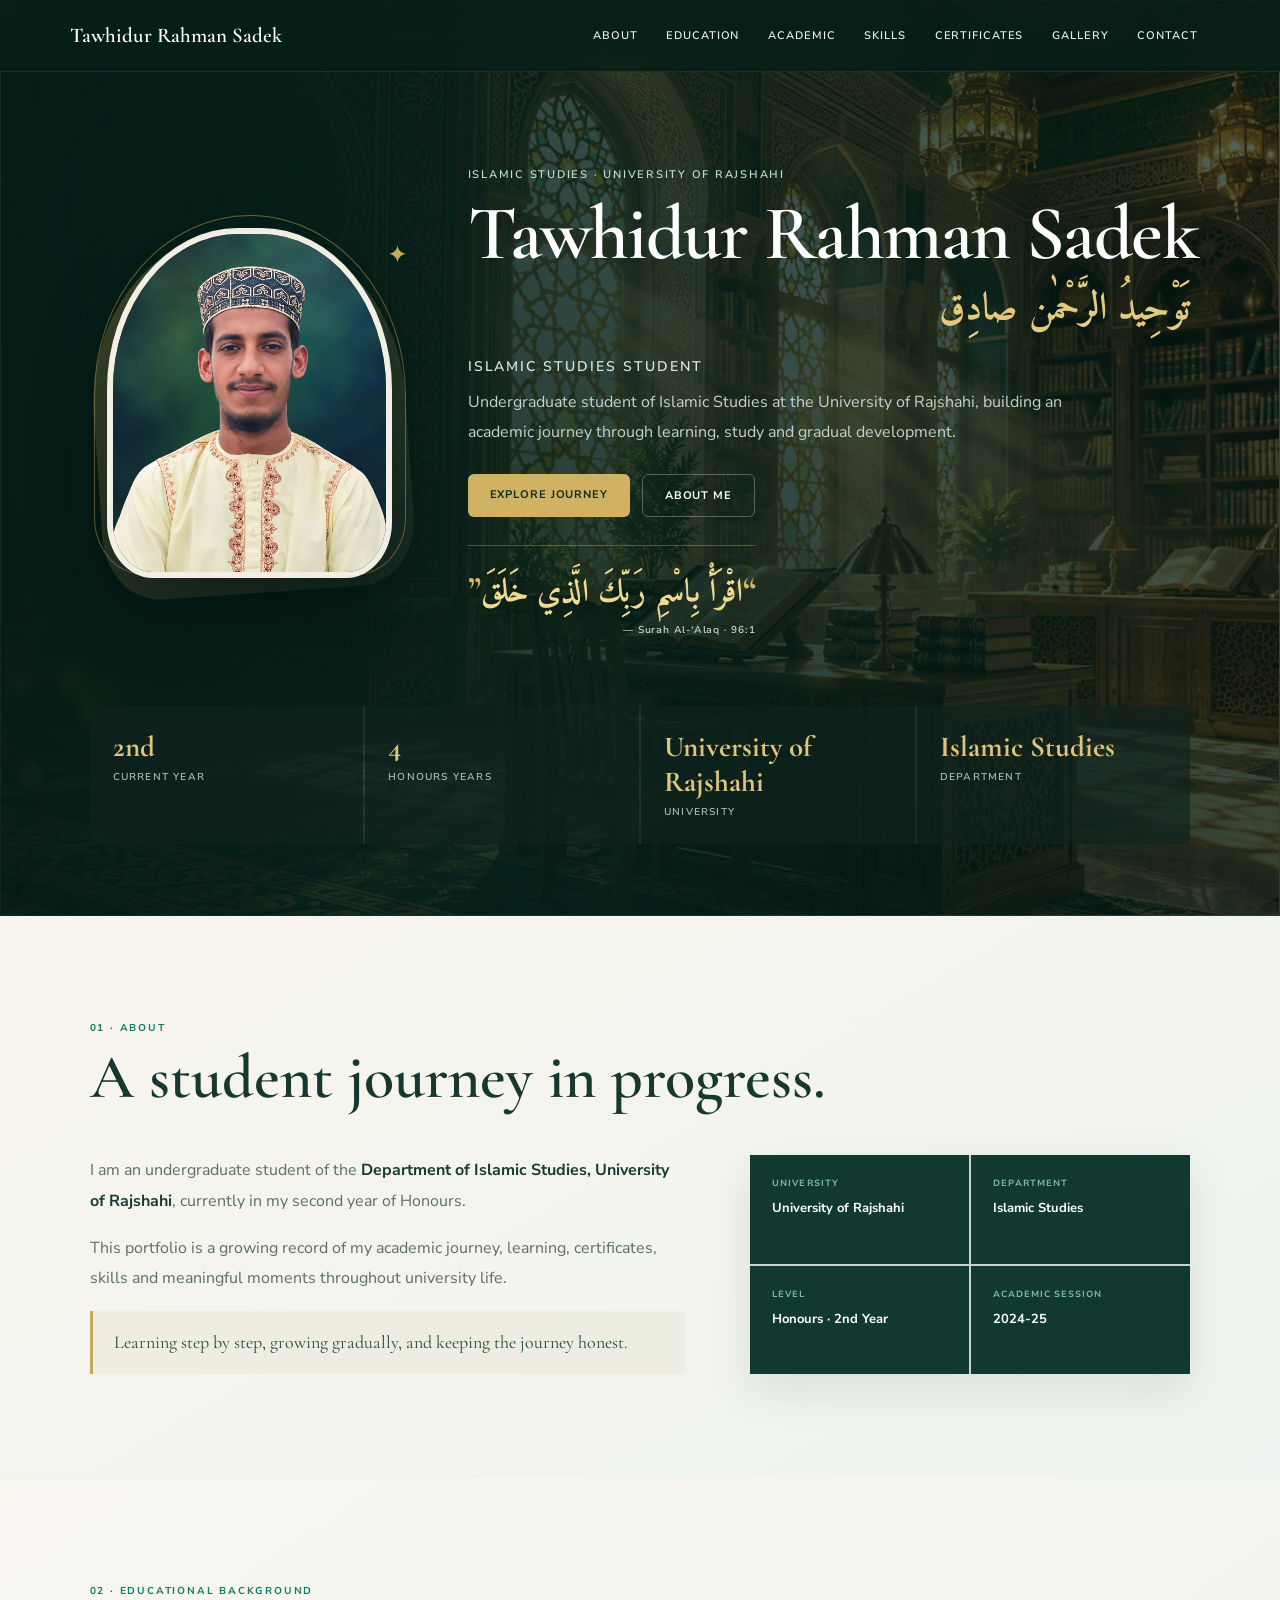
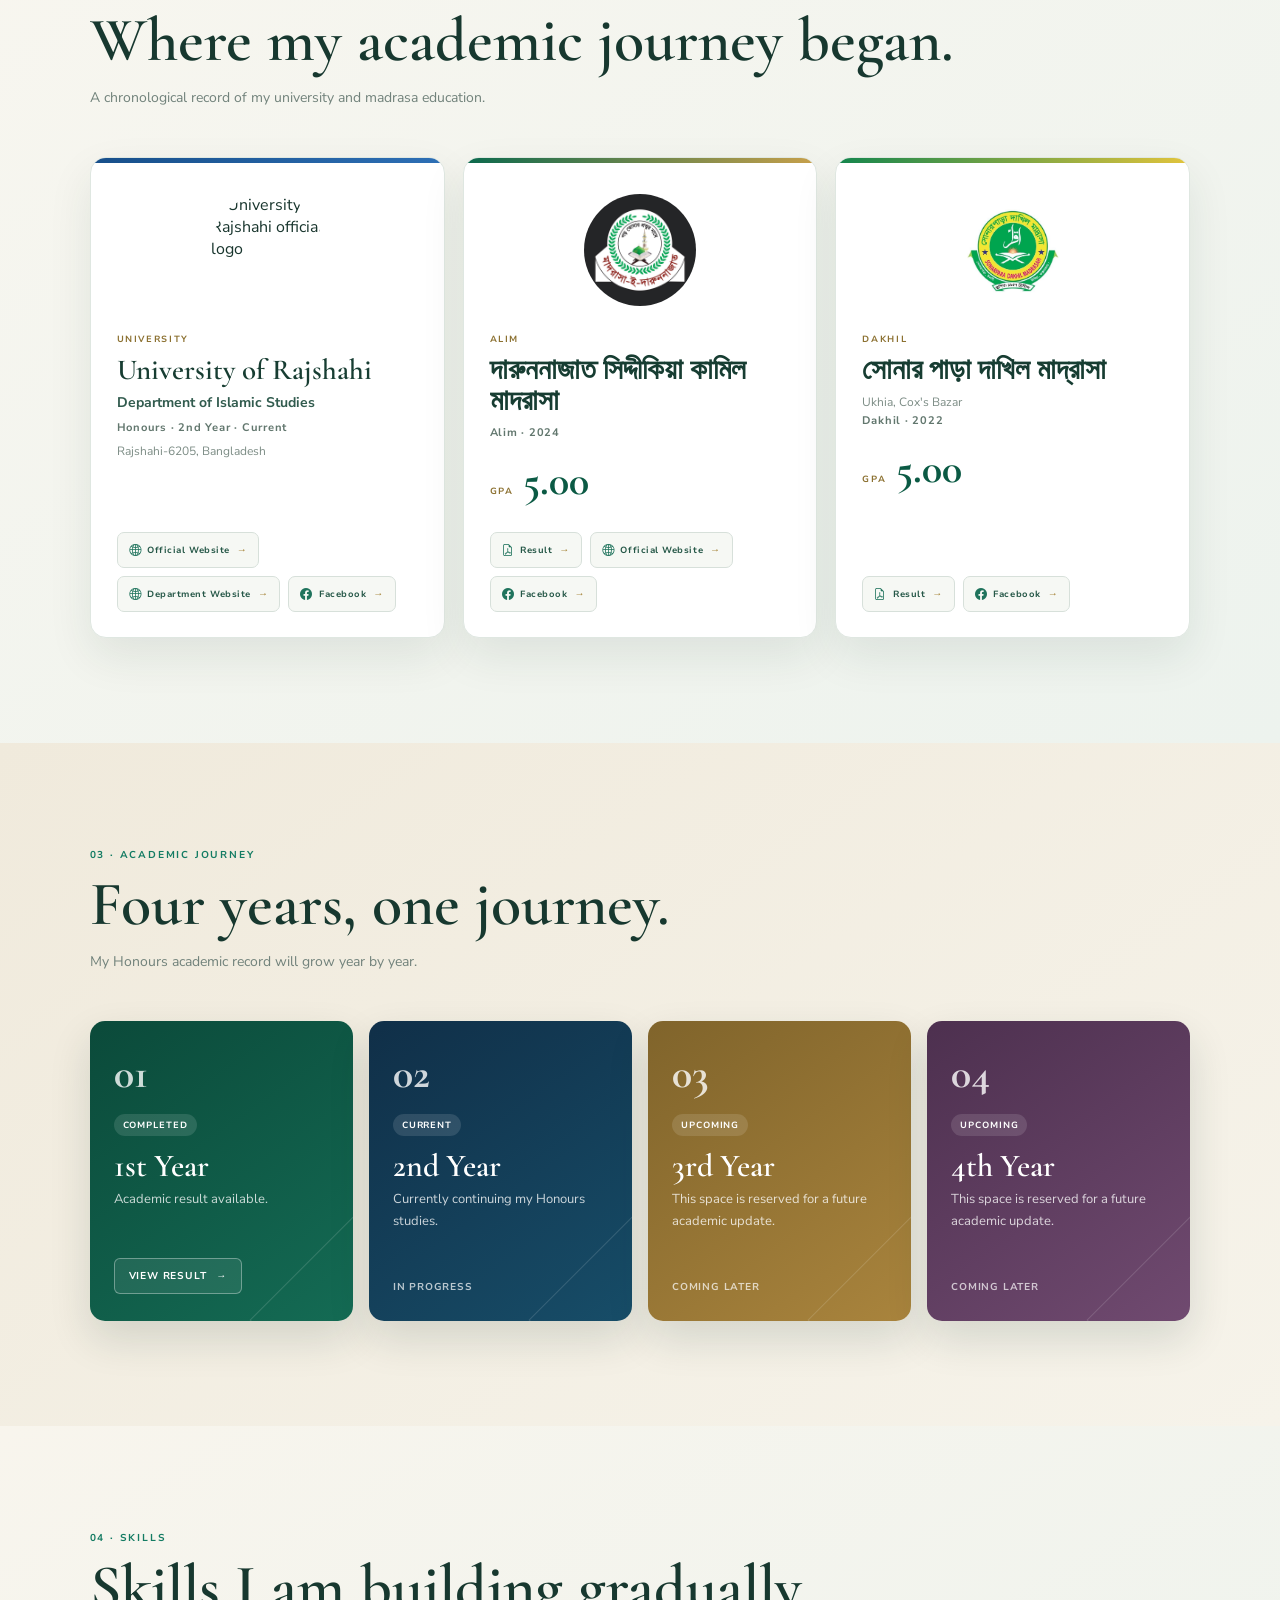
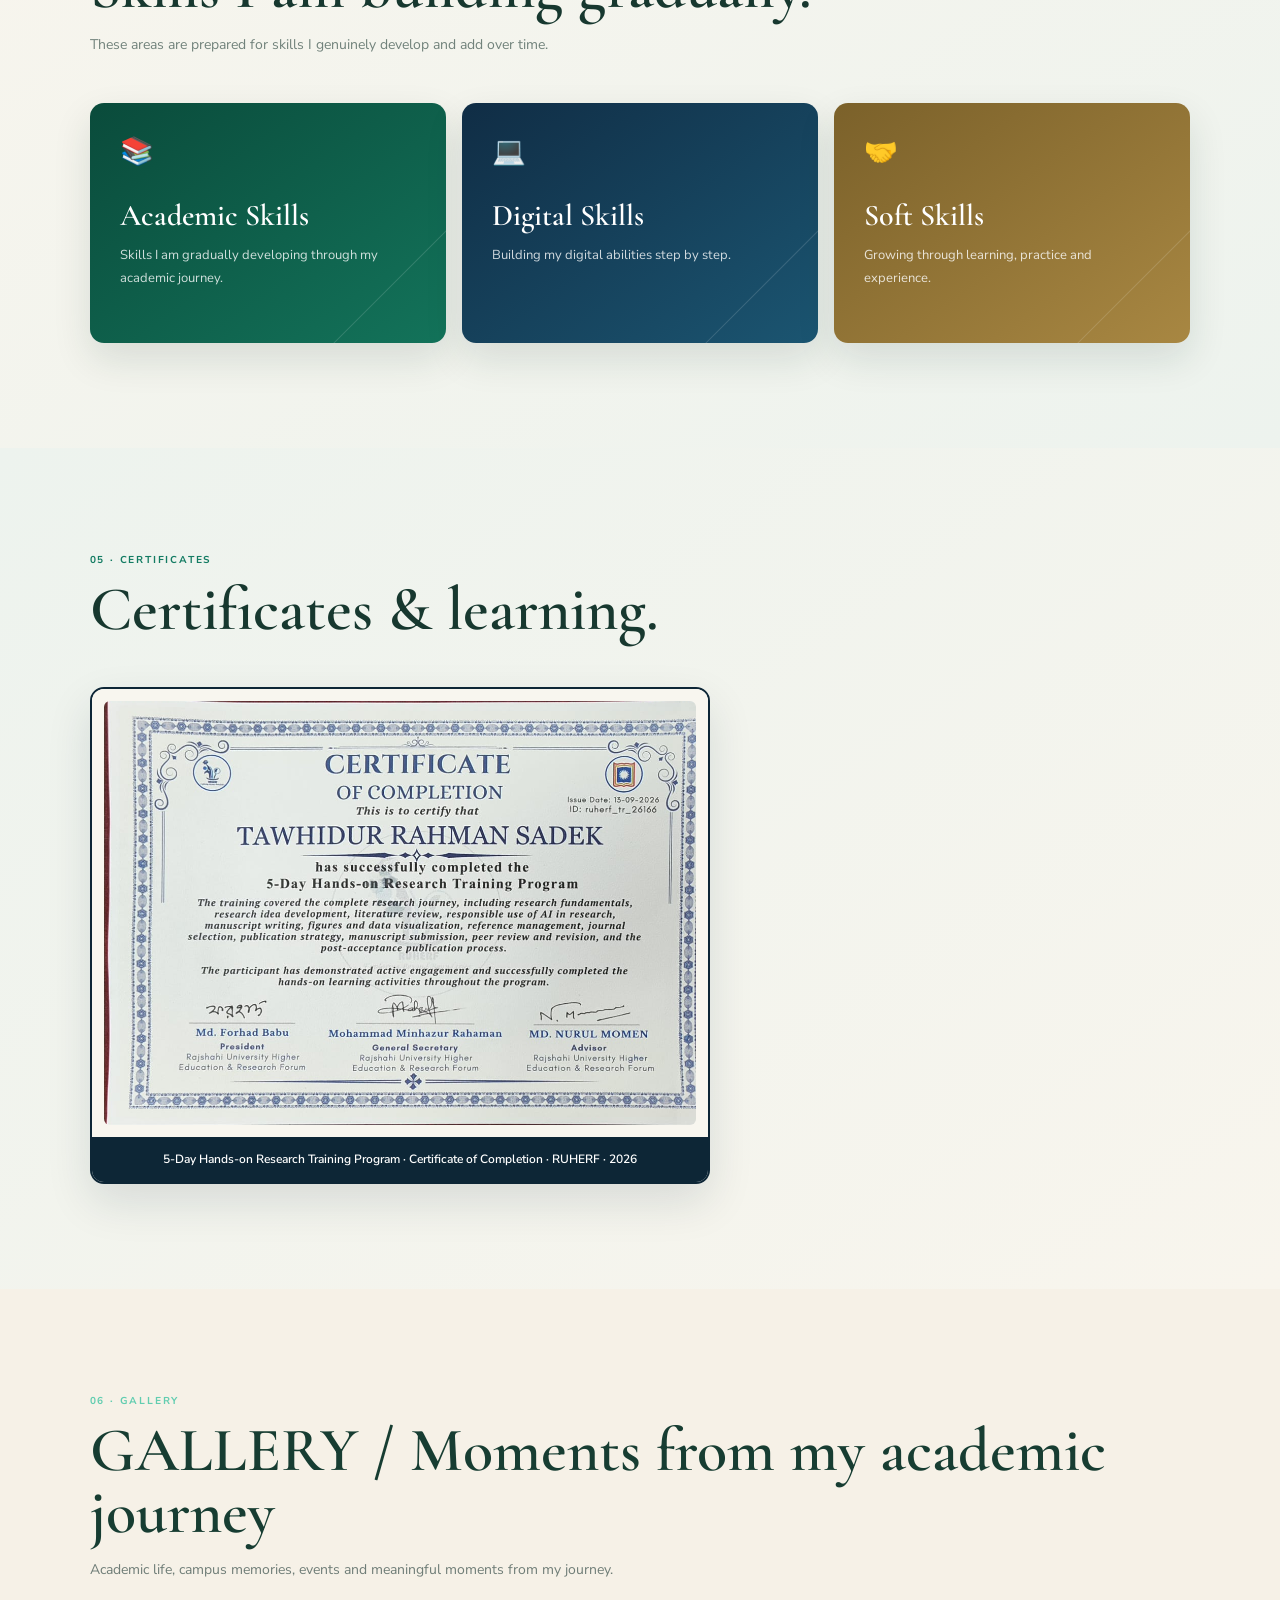
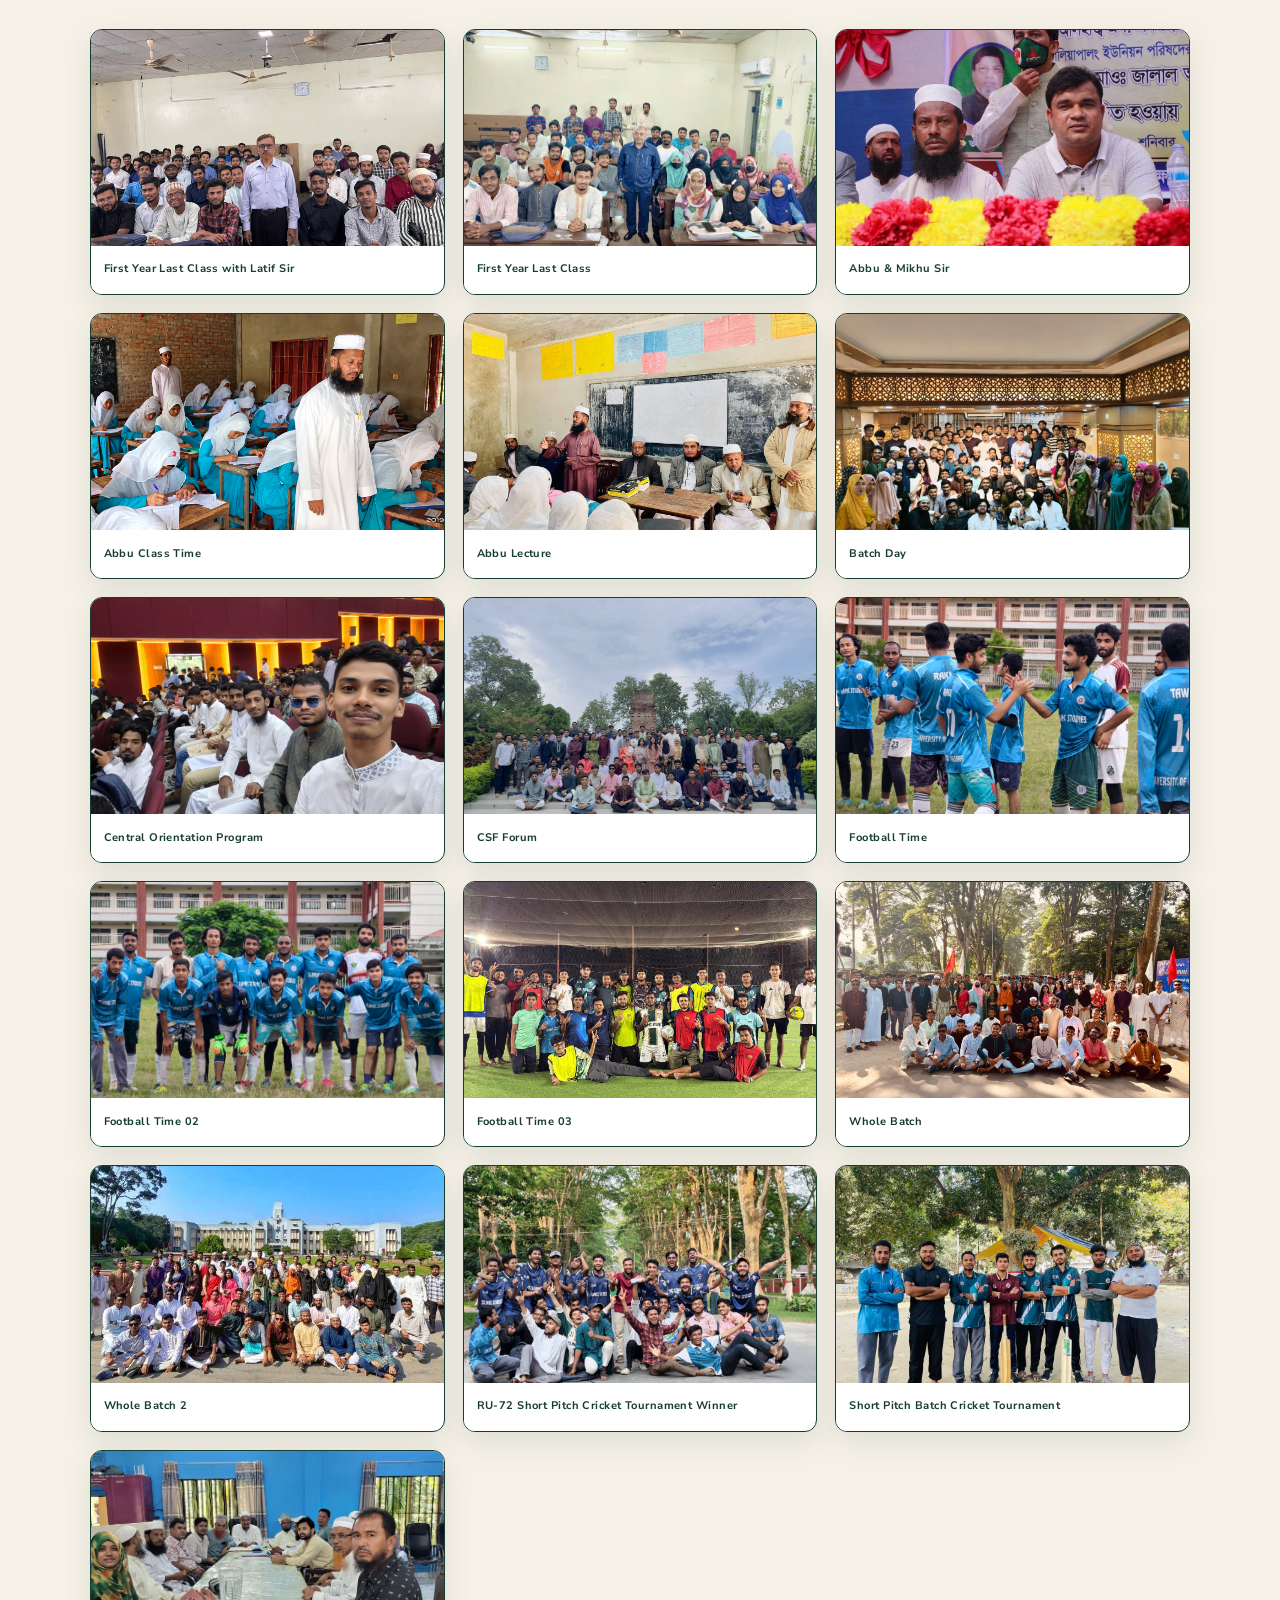
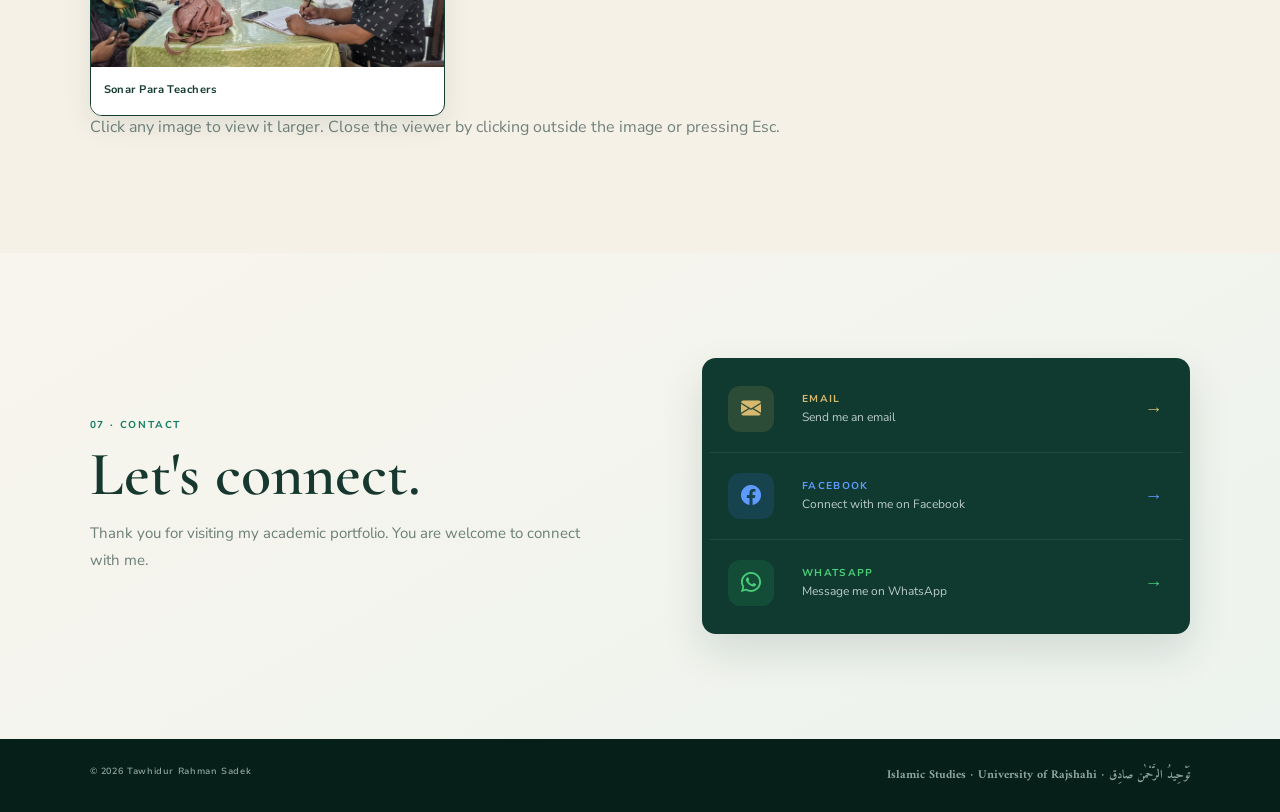
==== index.html @ 6553b150 "Add selected hero background slideshow images and captions" ====
<!DOCTYPE html>
<html lang="en">
<head>
  <meta charset="UTF-8">
  <meta name="viewport" content="width=device-width, initial-scale=1.0">
  <meta name="description" content="Tawhidur Rahman Sadek — Islamic Studies student at the University of Rajshahi.">
  <title>Tawhidur Rahman Sadek | Academic Portfolio</title>
  <link rel="preconnect" href="https://fonts.googleapis.com">
  <link rel="preconnect" href="https://fonts.gstatic.com" crossorigin>
  <link href="https://fonts.googleapis.com/css2?family=Amiri:wght@400;700&family=Cormorant+Garamond:wght@500;600;700&family=Nunito+Sans:wght@400;500;600;700&display=swap" rel="stylesheet">
  <link rel="stylesheet" href="https://cdn.jsdelivr.net/npm/bootstrap-icons@1.13.1/font/bootstrap-icons.min.css">
  <link rel="stylesheet" href="style.css">
</head>
<body>
  <nav class="nav">
    <a class="brand" href="#home">Tawhidur Rahman Sadek</a>
    <button class="nav-toggle" id="navToggle" aria-label="Open menu" aria-expanded="false">
      <span></span><span></span><span></span>
    </button>
    <div class="nav-links" id="navLinks">
      <a href="#about">About</a>
      <a href="#education">Education</a>
      <a href="#academic">Academic</a>
      <a href="#skills">Skills</a>
      <a href="#certificates">Certificates</a>
      <a href="#gallery">Gallery</a>
      <a href="#contact">Contact</a>
    </div>
  </nav>

  <main>
    <section class="hero" id="home">
      <div class="hero-slideshow" aria-hidden="true">
        <div class="hero-slide is-active" data-caption="1st day for Eminence-30 at the University of Rajshahi(3).jpg">
          <img loading="eager" decoding="async" src="1st day for Eminence-30 at the University of Rajshahi(3).jpg" alt="">
        </div>
        <div class="hero-slide" data-caption="ChatGPT Image Sep 29, 2026, 08_17_27 AM(2).png">
          <img loading="lazy" decoding="async" src="ChatGPT Image Sep 29, 2026, 08_17_27 AM(2).png" alt="">
        </div>
        <div class="hero-slide" data-caption="DSKM Campus(2).jfif">
          <img loading="lazy" decoding="async" src="DSKM Campus(2).jfif" alt="">
        </div>
        <div class="hero-slide" data-caption="Islamic Studies Seminar(1).png">
          <img loading="lazy" decoding="async" src="Islamic Studies Seminar(1).png" alt="">
        </div>
        <div class="hero-slide" data-caption="Me &amp; RU Bus(2).png">
          <img loading="lazy" decoding="async" src="Me &amp; RU Bus(2).png" alt="">
        </div>
        <div class="hero-slide" data-caption="RU adminastration building(1).jpg">
          <img loading="lazy" decoding="async" src="RU adminastration building(1).jpg" alt="">
        </div>
        <div class="hero-slide" data-caption="RU Maingate(2).jpg">
          <img loading="lazy" decoding="async" src="RU Maingate(2).jpg" alt="">
        </div>
        <div class="hero-slide" data-caption="RU Mosjid(2).jfif">
          <img loading="lazy" decoding="async" src="RU Mosjid(2).jfif" alt="">
        </div>
      </div>
      <div class="hero-overlay" aria-hidden="true"></div>
      <div class="hero-image-caption" id="heroImageCaption">1st day for Eminence-30 at the University of Rajshahi(3).jpg</div>

      <div class="hero-content reveal">
        <div class="portrait-wrap">
          <div class="portrait-backdrop"></div>
          <img src="profile.jpg.png" alt="Tawhidur Rahman Sadek" class="portrait">
          <div class="portrait-ring"></div>
          <div class="portrait-star">✦</div>
        </div>

        <div class="hero-copy">
          <div class="eyebrow">Islamic Studies · University of Rajshahi</div>
          <h1 class="hero-name">Tawhidur Rahman Sadek</h1>
          <div class="arabic-name" lang="ar" dir="rtl">تَوْحِيدُ الرَّحْمٰن صادِق</div>
          <p class="role">Islamic Studies Student</p>
          <p class="intro">Undergraduate student of Islamic Studies at the University of Rajshahi, building an academic journey through learning, study and gradual development.</p>
          <div class="actions">
            <a class="btn primary" href="#academic">Explore Journey</a>
            <a class="btn ghost" href="#about">About Me</a>
          </div>
          <div class="hero-quote" lang="ar" dir="rtl">
            <span class="quote-mark">“</span>اقْرَأْ بِاسْمِ رَبِّكَ الَّذِي خَلَقَ<span class="quote-mark">”</span>
            <small>— Surah Al-‘Alaq · 96:1</small>
          </div>
        </div>
      </div>

      <div class="stats reveal">
        <div><strong>2nd</strong><span>Current Year</span></div>
        <div><strong>4</strong><span>Honours Years</span></div>
        <div><strong>University of Rajshahi</strong><span>University</span></div>
        <div><strong>Islamic Studies</strong><span>Department</span></div>
      </div>
    </section>

    <section id="about" class="section light">
      <div class="section-head reveal">
        <div class="label">01 · About</div>
        <h2>A student journey in progress.</h2>
      </div>
      <div class="about-grid">
        <div class="about-copy reveal">
          <p>I am an undergraduate student of the <strong>Department of Islamic Studies, University of Rajshahi</strong>, currently in my second year of Honours.</p>
          <p>This portfolio is a growing record of my academic journey, learning, certificates, skills and meaningful moments throughout university life.</p>
          <div class="quote">Learning step by step, growing gradually, and keeping the journey honest.</div>
        </div>
        <div class="info-card reveal">
          <div><span>University</span><strong>University of Rajshahi</strong></div>
          <div><span>Department</span><strong>Islamic Studies</strong></div>
          <div><span>Level</span><strong>Honours · 2nd Year</strong></div>
          <div><span>Academic Session</span><strong>2024-25</strong></div>
        </div>
      </div>
    </section>

    <section id="education" class="section education-section">
      <div class="section-head reveal">
        <div class="label">02 · Educational Background</div>
        <h2>Where my academic journey began.</h2>
        <p class="section-note">A chronological record of my university and madrasa education.</p>
      </div>

      <div class="education-grid">
        <article class="education-card university-card reveal">
          <div class="institution-logo-wrap">
            <img src="https://www.ru.ac.bd/wp-content/uploads/2025/04/RU_Official_Logo.jpg" alt="University of Rajshahi official logo" class="institution-logo">
          </div>
          <div class="education-body">
            <span class="education-type">University</span>
            <h3>University of Rajshahi</h3>
            <p class="education-program">Department of Islamic Studies</p>
            <p class="education-status">Honours · 2nd Year · Current</p>
            <p class="education-location">Rajshahi-6205, Bangladesh</p>
            <div class="education-links">
              <a href="https://www.ru.ac.bd/" target="_blank" rel="noopener noreferrer" title="Official Website"><i class="bi bi-globe2 link-icon" aria-hidden="true"></i><span>Official Website</span><b>→</b></a>
              <a href="https://www.ru.ac.bd/islamicstudies/" target="_blank" rel="noopener noreferrer" title="Department Website"><i class="bi bi-globe2 link-icon" aria-hidden="true"></i><span>Department Website</span><b>→</b></a>
              <a href="https://www.facebook.com/rajshahi.university.ac.bd" target="_blank" rel="noopener noreferrer" title="Facebook"><i class="bi bi-facebook link-icon" aria-hidden="true"></i><span>Facebook</span><b>→</b></a>
            </div>
          </div>
        </article>

        <article class="education-card alim-card reveal">
          <div class="institution-logo-wrap">
            <img src="dskm-logo.jpg" alt="Darunnazat Siddikia Kamil Madrasah logo" class="institution-logo">
          </div>
          <div class="education-body">
            <span class="education-type">Alim</span>
            <h3>দারুননাজাত সিদ্দীকিয়া কামিল মাদরাসা</h3>
            <p class="education-status">Alim · 2024</p>
            <div class="gpa-display"><span>GPA</span><strong>5.00</strong></div>
            <div class="education-links">
              <button class="education-result-btn" type="button" data-result="alim" title="View Alim Result"><i class="bi bi-file-earmark-pdf link-icon" aria-hidden="true"></i><span>Result</span><b>→</b></button>
              <a href="https://dskm.ac.bd/" target="_blank" rel="noopener noreferrer" title="Official Website"><i class="bi bi-globe2 link-icon" aria-hidden="true"></i><span>Official Website</span><b>→</b></a>
              <a href="https://www.facebook.com/darunnazat1990" target="_blank" rel="noopener noreferrer" title="Facebook"><i class="bi bi-facebook link-icon" aria-hidden="true"></i><span>Facebook</span><b>→</b></a>
            </div>
          </div>
        </article>

        <article class="education-card dakhil-card reveal">
          <div class="institution-logo-wrap">
            <img src="sonarpara-logo.jpg" alt="Sonarpara Dakhil Madrasah logo" class="institution-logo">
          </div>
          <div class="education-body">
            <span class="education-type">Dakhil</span>
            <h3>সোনার পাড়া দাখিল মাদ্রাসা</h3>
            <p class="education-location">Ukhia, Cox's Bazar</p>
            <p class="education-status">Dakhil · 2022</p>
            <div class="gpa-display"><span>GPA</span><strong>5.00</strong></div>
            <div class="education-links">
              <button class="education-result-btn" type="button" data-result="dakhil" title="View Dakhil Result"><i class="bi bi-file-earmark-pdf link-icon" aria-hidden="true"></i><span>Result</span><b>→</b></button>
              <a href="https://www.facebook.com/profile.php?id=100037623956044" target="_blank" rel="noopener noreferrer" title="Facebook"><i class="bi bi-facebook link-icon" aria-hidden="true"></i><span>Facebook</span><b>→</b></a>
            </div>
          </div>
        </article>
      </div>
    </section>

    <section id="academic" class="section academic-section">
      <div class="section-head reveal">
        <div class="label">03 · Academic Journey</div>
        <h2>Four years, one journey.</h2>
        <p class="section-note">My Honours academic record will grow year by year.</p>
      </div>

      <div class="year-grid">
        <article class="year-card year-one reveal">
          <div class="year-number">01</div>
          <span class="status">Completed</span>
          <h3>1st Year</h3>
          <p>Academic result available.</p>
          <button class="result-btn" id="openResult" type="button">View Result <span>→</span></button>
        </article>

        <article class="year-card year-two reveal">
          <div class="year-number">02</div>
          <span class="status">Current</span>
          <h3>2nd Year</h3>
          <p>Currently continuing my Honours studies.</p>
          <span class="card-note">In progress</span>
        </article>

        <article class="year-card year-three reveal">
          <div class="year-number">03</div>
          <span class="status">Upcoming</span>
          <h3>3rd Year</h3>
          <p>This space is reserved for a future academic update.</p>
          <span class="card-note">Coming later</span>
        </article>

        <article class="year-card year-four reveal">
          <div class="year-number">04</div>
          <span class="status">Upcoming</span>
          <h3>4th Year</h3>
          <p>This space is reserved for a future academic update.</p>
          <span class="card-note">Coming later</span>
        </article>
      </div>
    </section>

    <section id="skills" class="section light">
      <div class="section-head reveal">
        <div class="label">04 · Skills</div>
        <h2>Skills I am building gradually.</h2>
        <p class="section-note">These areas are prepared for skills I genuinely develop and add over time.</p>
      </div>

      <div class="skills-grid">
        <article class="skill-category academic reveal">
          <div class="skill-icon">📚</div>
          <h3>Academic Skills</h3>
          <p>Skills I am gradually developing through my academic journey.</p>
        </article>
        <article class="skill-category digital reveal">
          <div class="skill-icon">💻</div>
          <h3>Digital Skills</h3>
          <p>Building my digital abilities step by step.</p>
        </article>
        <article class="skill-category soft reveal">
          <div class="skill-icon">🤝</div>
          <h3>Soft Skills</h3>
          <p>Growing through learning, practice and experience.</p>
        </article>
      </div>
    </section>

    <section id="certificates" class="section certificate-section">
      <div class="section-head reveal">
        <div class="label">05 · Certificates</div>
        <h2>Certificates & learning.</h2>
      </div>
      <div class="certificate-grid">
        <article class="certificate-item reveal">
          <button class="certificate-image-wrap" id="openCertificate" type="button" aria-label="View research training certificate full screen" aria-haspopup="dialog">
            <img src="IMG-20260929-WA0010 (1).jpg" alt="Certificate of Completion — 5-Day Hands-on Research Training Program" loading="lazy">
          </button>
          <p class="certificate-caption">5-Day Hands-on Research Training Program · Certificate of Completion · RUHERF · 2026</p>
        </article>
      </div>
    </section>

    <div class="certificate-lightbox" id="certificateLightbox" role="dialog" aria-modal="true" aria-label="Research training certificate" aria-hidden="true">
      <div class="certificate-lightbox-backdrop" data-certificate-close="true"></div>
      <div class="certificate-lightbox-viewer">
        <button class="certificate-lightbox-close" id="closeCertificate" type="button" aria-label="Close certificate">×</button>
        <div class="certificate-zoom-viewport" id="certificateZoomViewport">
          <img id="certificateZoomImage" src="IMG-20260929-WA0010 (1).jpg" alt="Certificate of Completion — 5-Day Hands-on Research Training Program">
        </div>
        <div class="certificate-zoom-controls" aria-label="Certificate zoom controls">
          <button type="button" id="certificateZoomOut" aria-label="Zoom out">−</button>
          <span id="certificateZoomLevel">100%</span>
          <button type="button" id="certificateZoomIn" aria-label="Zoom in">+</button>
          <button type="button" id="certificateZoomReset" aria-label="Reset zoom">↺</button>
        </div>
        <div class="certificate-zoom-help">Scroll / pinch to zoom · Drag to move</div>
      </div>
    </div>

    <section id="gallery" class="section dark gallery-section">
      <div class="section-head reveal">
        <div class="label">06 · Gallery</div>
        <h2>GALLERY / Moments from my academic journey</h2>
        <p class="section-note">Academic life, campus memories, events and meaningful moments from my journey.</p>
      </div>
      <div class="gallery-grid" id="galleryGrid">
        <button class="gallery-item" type="button" data-index="0"><img src="1st year last class with Latif sir.jpg" alt="First Year Last Class with Latif Sir" loading="lazy"><span>First Year Last Class with Latif Sir</span></button>
        <button class="gallery-item" type="button" data-index="1"><img src="1st year last class.jpg" alt="First Year Last Class" loading="lazy"><span>First Year Last Class</span></button>
        <button class="gallery-item" type="button" data-index="2"><img src="Abbu & Mikhu Sir(2).jfif" alt="Abbu & Mikhu Sir" loading="lazy"><span>Abbu & Mikhu Sir</span></button>
        <button class="gallery-item" type="button" data-index="3"><img src="Abbu Class Time.png" alt="Abbu Class Time" loading="lazy"><span>Abbu Class Time</span></button>
        <button class="gallery-item" type="button" data-index="4"><img src="Abbu Lecture.jpg" alt="Abbu Lecture" loading="lazy"><span>Abbu Lecture</span></button>
        <button class="gallery-item" type="button" data-index="5"><img src="batch day.jpg" alt="Batch Day" loading="lazy"><span>Batch Day</span></button>
        <button class="gallery-item" type="button" data-index="6"><img src="Central orientation program.jpg" alt="Central Orientation Program" loading="lazy"><span>Central Orientation Program</span></button>
        <button class="gallery-item" type="button" data-index="7"><img src="CSF forum.jpg" alt="CSF Forum" loading="lazy"><span>CSF Forum</span></button>
        <button class="gallery-item" type="button" data-index="8"><img src="Football time.jpg" alt="Football Time" loading="lazy"><span>Football Time</span></button>
        <button class="gallery-item" type="button" data-index="9"><img src="Football time02.jpg" alt="Football Time 02" loading="lazy"><span>Football Time 02</span></button>
        <button class="gallery-item" type="button" data-index="10"><img src="Football time03.jpg" alt="Football Time 03" loading="lazy"><span>Football Time 03</span></button>
        <button class="gallery-item" type="button" data-index="11"><img src="Hole batch.jpg" alt="Whole Batch" loading="lazy"><span>Whole Batch</span></button>
        <button class="gallery-item" type="button" data-index="12"><img src="Hole batch2.jpg" alt="Whole Batch 2" loading="lazy"><span>Whole Batch 2</span></button>
        <button class="gallery-item" type="button" data-index="13"><img src="RU-72 short pitch cricket tournament winner.jpg" alt="RU-72 Short Pitch Cricket Tournament Winner" loading="lazy"><span>RU-72 Short Pitch Cricket Tournament Winner</span></button>
        <button class="gallery-item" type="button" data-index="14"><img src="short pitch batch cricket tournament.jpg" alt="Short Pitch Batch Cricket Tournament" loading="lazy"><span>Short Pitch Batch Cricket Tournament</span></button>
        <button class="gallery-item" type="button" data-index="15"><img src="Sonar para teachers2(1).jpg" alt="Sonar Para Teachers" loading="lazy"><span>Sonar Para Teachers</span></button>
      </div>
      <p class="gallery-note reveal">Click any image to view it larger. Close the viewer by clicking outside the image or pressing Esc.</p>
    </section>

    <div class="gallery-lightbox" id="galleryLightbox" aria-hidden="true">
      <div class="gallery-backdrop" data-gallery-close="true"></div>
      <div class="gallery-viewer" role="dialog" aria-modal="true" aria-label="Gallery image viewer">
        <button class="gallery-close" id="galleryClose" type="button" aria-label="Close gallery">×</button>
        <img id="galleryImage" src="" alt="">
        <div class="gallery-caption" id="galleryCaption"></div>
      </div>
    </div>

    <section id="contact" class="section light">
      <div class="contact reveal">
        <div class="contact-intro">
          <div class="label">07 · Contact</div>
          <h2>Let's connect.</h2>
          <p>Thank you for visiting my academic portfolio. You are welcome to connect with me.</p>
        </div>

        <div class="contact-box">
          <a href="mailto:sadektawhid65@gmail.com" class="contact-link contact-email">
            <span class="contact-icon-wrap"><i class="bi bi-envelope-fill" aria-hidden="true"></i></span>
            <span class="contact-text"><strong>EMAIL</strong><em>Send me an email</em></span><b>→</b>
          </a>
          <a href="https://www.facebook.com/TAWHIDURRAHMANSADEK" target="_blank" rel="noopener noreferrer" class="contact-link contact-facebook">
            <span class="contact-icon-wrap"><i class="bi bi-facebook" aria-hidden="true"></i></span>
            <span class="contact-text"><strong>FACEBOOK</strong><em>Connect with me on Facebook</em></span><b>→</b>
          </a>
          <a href="https://wa.me/8801645983436?text=Assalamu%20Alaikum%21%20Thank%20you%20for%20visiting%20my%20academic%20portfolio.%20I%20truly%20appreciate%20your%20time%20and%20interest.%20JazakAllahu%20Khairan." target="_blank" rel="noopener noreferrer" class="contact-link contact-whatsapp">
            <span class="contact-icon-wrap"><i class="bi bi-whatsapp" aria-hidden="true"></i></span>
            <span class="contact-text"><strong>WHATSAPP</strong><em>Message me on WhatsApp</em></span><b>→</b>
          </a>
        </div>
      </div>
    </section>
  </main>

  <footer>
    <span>© 2026 Tawhidur Rahman Sadek</span>
    <span lang="ar" dir="rtl">تَوْحِيدُ الرَّحْمٰن صادِق · Islamic Studies · University of Rajshahi</span>
  </footer>

  <div class="modal" id="resultModal" aria-hidden="true">
    <div class="modal-backdrop" data-close="true"></div>
    <div class="result-modal result-viewer" role="dialog" aria-modal="true" aria-labelledby="resultTitle">
      <button class="modal-close" id="closeResult" type="button" aria-label="Close result">×</button>
      <div class="modal-ornament">✦</div>
      <span class="small-label" id="resultLabel">Academic Result</span>
      <h2 id="resultTitle">1st Year Result</h2>
      <div id="resultContent">
        <div class="cgpa-label">CGPA</div>
        <div class="cgpa">3.75</div>
        <p>Honours · 1st Year</p>
      </div>
    </div>
  </div>

  <script src="script.js"></script>
</body>
</html>
---- style.css ----
*{box-sizing:border-box;margin:0;padding:0}
html{scroll-behavior:smooth}
body{font-family:"Nunito Sans",sans-serif;color:#18352d;background:#f6f3ea;overflow-x:hidden}
:root{--emerald:#0b3b30;--emerald-dark:#061f19;--navy:#0d2636;--gold:#c9a85b;--ink:#17382f}

.nav{position:fixed;top:0;left:0;right:0;height:72px;z-index:50;display:flex;align-items:center;justify-content:space-between;padding:0 5.5vw;background:rgba(6,31,25,.88);backdrop-filter:blur(18px);border-bottom:1px solid rgba(255,255,255,.08)}
.brand{font:600 21px "Cormorant Garamond",serif;color:#fff;text-decoration:none}
.nav-links{display:flex;gap:5px}
.nav-links a{color:#e8f0ec;text-decoration:none;font:600 11px "Nunito Sans",sans-serif;letter-spacing:.08em;text-transform:uppercase;padding:9px 12px;border-radius:6px;transition:.25s}
.nav-links a:hover{background:rgba(201,168,91,.12);color:#fff}
.nav-toggle{display:none;background:none;border:0;cursor:pointer}
.nav-toggle span{display:block;width:25px;height:2px;background:#fff;margin:5px}

.hero{min-height:820px;padding:145px 7vw 72px;position:relative;overflow:hidden;background-image:linear-gradient(90deg,rgba(3,24,19,.94) 0%,rgba(5,32,25,.82) 34%,rgba(6,31,25,.48) 63%,rgba(5,25,21,.62) 100%),url("islamic-library-hero.png");background-size:cover;background-position:center;color:#fff}
.hero:before{content:"";position:absolute;inset:0;background:linear-gradient(180deg,rgba(3,22,18,.24),rgba(3,22,18,.08) 42%,rgba(3,22,18,.42));pointer-events:none}
.hero:after{content:"";position:absolute;inset:0;background-image:linear-gradient(30deg,rgba(201,168,91,.04) 12%,transparent 12.5%,transparent 87%,rgba(201,168,91,.04) 87.5%,rgba(201,168,91,.04)),linear-gradient(150deg,rgba(201,168,91,.03) 12%,transparent 12.5%,transparent 87%,rgba(201,168,91,.03) 87.5%,rgba(201,168,91,.03));background-size:82px 142px;opacity:.38;pointer-events:none}
.pattern{position:absolute;width:360px;height:360px;border:1px solid rgba(201,168,91,.16);transform:rotate(45deg);pointer-events:none}.pattern:before,.pattern:after{content:"";position:absolute;inset:35px;border:1px solid rgba(201,168,91,.12)}
.pattern-one{right:-100px;top:150px}.pattern-two{left:-220px;bottom:-180px;transform:rotate(45deg) scale(.8)}
.arch-glow{position:absolute;width:650px;height:650px;right:-180px;top:-150px;border-radius:50%;background:radial-gradient(circle,rgba(53,192,151,.16),transparent 68%)}
.hero-content{max-width:1180px;margin:auto;display:grid;grid-template-columns:360px 1fr;align-items:center;gap:85px;position:relative;z-index:2}
.portrait-wrap{width:320px;height:380px;position:relative;display:grid;place-items:center}
.portrait-backdrop{position:absolute;inset:18px 4px 0;border-radius:48% 48% 18% 18%;background:linear-gradient(145deg,rgba(201,168,91,.32),rgba(255,255,255,.05));transform:rotate(-4deg)}
.portrait{width:285px;height:350px;object-fit:cover;object-position:center;border-radius:46% 46% 16% 16%;border:6px solid rgba(250,247,237,.96);box-shadow:0 28px 70px rgba(0,0,0,.38);position:relative;z-index:2}
.portrait-ring{position:absolute;inset:2px 4px 18px;border:1px solid rgba(201,168,91,.52);border-radius:50% 50% 16% 16%;z-index:1}
.portrait-star{position:absolute;right:2px;top:25px;color:var(--gold);font-size:25px;z-index:4}
.hero-copy{max-width:720px}.eyebrow{font:600 11px "Nunito Sans",sans-serif;letter-spacing:.16em;text-transform:uppercase;color:#b9ded2;margin-bottom:14px}
.arabic-name{font:700 clamp(25px,3vw,38px)/1.5 "Amiri",serif;color:#e5c97e;margin-bottom:8px}
.hero h1{font:600 clamp(48px,6vw,78px)/.98 "Cormorant Garamond",serif;color:#fff}
.role{font:600 14px "Nunito Sans",sans-serif;letter-spacing:.12em;text-transform:uppercase;color:#d9e6e1;margin:19px 0 12px}
.intro{max-width:620px;font-size:16px;line-height:1.85;color:#c2d3cd}
.actions{display:flex;gap:12px;margin-top:27px}.btn{padding:13px 22px;border-radius:6px;text-decoration:none;font:700 11px "Nunito Sans",sans-serif;letter-spacing:.08em;text-transform:uppercase;transition:.25s}
.btn.primary{background:#d1b263;color:#102c23}.btn.primary:hover{transform:translateY(-2px);background:#e0c579}
.btn.ghost{border:1px solid rgba(255,255,255,.28);color:#fff}.btn.ghost:hover{background:rgba(255,255,255,.07)}
.hero-quote{margin-top:28px;padding-top:14px;border-top:1px solid rgba(238,218,161,.28);font:700 clamp(24px,2.5vw,32px)/1.65 "Amiri",serif;color:#f0d991;width:max-content;max-width:100%;text-shadow:0 2px 18px rgba(0,0,0,.25)}.hero-quote .quote-mark{font-family:"Cormorant Garamond",serif;font-size:1.15em;color:#d7b65f}.hero-quote small{display:block;margin-top:2px;direction:ltr;text-align:right;font:600 10px/1.5 "Nunito Sans",sans-serif;letter-spacing:.08em;color:#c7d8d1;text-transform:none}
.stats{max-width:1180px;margin:68px auto 0;display:grid;grid-template-columns:repeat(4,1fr);gap:2px;background:rgba(255,255,255,.08);position:relative;z-index:2}
.stats>div{padding:23px;background:rgba(5,26,21,.64)}.stats strong{display:block;color:#dfc47b;font:700 29px "Cormorant Garamond",serif}.stats span{color:#a8bbb5;font:600 10px "Nunito Sans",sans-serif;letter-spacing:.12em;text-transform:uppercase}

.section{padding:105px 7vw}.light{background:linear-gradient(150deg,#f8f5ed,#edf3ee)}.dark{background:linear-gradient(145deg,#071f1a,#0b303a);color:#eef5f1}
.section-head{max-width:1180px;margin:0 auto 46px}.label{font:700 10px "Nunito Sans",sans-serif;letter-spacing:.18em;text-transform:uppercase;color:#147c63;margin-bottom:12px}.dark .label{color:#62cdb0}
.section-head h2,.contact h2{font:600 clamp(40px,5vw,62px)/1 "Cormorant Garamond",serif;color:#17382f}.dark .section-head h2{color:#fff}
.section-note{max-width:680px;color:#71827b;font-size:14px;line-height:1.8;margin-top:13px}.dark .section-note{color:#afc3bc}

.about-grid{max-width:1180px;margin:auto;display:grid;grid-template-columns:1.15fr .85fr;gap:65px}
.about-copy p{font-size:16px;line-height:1.9;color:#5c6e67;margin-bottom:17px}.about-copy strong{color:#163d32}
.quote{border-left:3px solid var(--gold);padding:17px 21px;background:rgba(201,168,91,.09);font:400 18px/1.65 "Cormorant Garamond",serif;color:#274b40}
.info-card{display:grid;grid-template-columns:1fr 1fr;gap:2px;background:#c8d4cd;box-shadow:0 15px 40px rgba(22,59,47,.1)}.info-card>div{background:#12392f;padding:22px}
.info-card span{display:block;color:#79bda9;font:700 9px "Nunito Sans",sans-serif;text-transform:uppercase;letter-spacing:.12em;margin-bottom:7px}.info-card>div:last-child span{letter-spacing:.1em}.info-card strong{color:#fff;font-size:13px;line-height:1.4}

.academic-section{background:linear-gradient(145deg,#f0eadc,#f6f3ea)}

.education-section{background:linear-gradient(145deg,#f8f6ef,#edf3ee)}
.education-grid{max-width:1180px;margin:auto;display:grid;grid-template-columns:repeat(3,1fr);gap:18px;align-items:stretch}
.education-card{position:relative;overflow:hidden;min-height:470px;padding:30px 26px 25px;border-radius:16px;background:#fff;border:1px solid #dfe7e1;box-shadow:0 18px 45px rgba(20,55,45,.09);display:flex;flex-direction:column;transition:transform .3s,box-shadow .3s}
.education-card:hover{transform:translateY(-6px);box-shadow:0 24px 52px rgba(20,55,45,.13)}
.education-card:before{content:"";position:absolute;inset:0 0 auto;height:5px}
.university-card:before{background:linear-gradient(90deg,#174f8a,#2d6fb5)}
.alim-card:before{background:linear-gradient(90deg,#0b694d,#c7a04b)}
.dakhil-card:before{background:linear-gradient(90deg,#13854d,#e2c43c)}
.institution-logo-wrap{height:125px;display:grid;place-items:center;margin-bottom:20px}
.institution-logo{width:112px;height:112px;object-fit:contain;border-radius:50%;background:#fff}
.education-body{display:flex;flex-direction:column;flex:1}
.education-type{font:700 9px "Nunito Sans",sans-serif;letter-spacing:.18em;text-transform:uppercase;color:#8c7131;margin-bottom:9px}
.education-card h3{font:600 29px/1.1 "Cormorant Garamond",serif;color:#173d32;margin:0 0 8px}
.education-program{font-size:14px;font-weight:700;color:#315b4e;margin-bottom:8px}
.education-status{font:700 11px "Nunito Sans",sans-serif;letter-spacing:.07em;color:#62776e;margin-bottom:7px}
.education-location{font-size:12px;color:#7c8c85;line-height:1.6}
.gpa-display{display:flex;align-items:baseline;gap:10px;margin:13px 0 8px}
.gpa-display span{font:700 9px "Nunito Sans",sans-serif;letter-spacing:.18em;text-transform:uppercase;color:#8c7131}
.gpa-display strong{font:700 42px "Cormorant Garamond",serif;color:#0b5a44;line-height:1}
.education-links{margin-top:auto;padding-top:22px;display:flex;flex-wrap:wrap;gap:8px}
.education-links a,.education-result-btn{display:inline-flex;align-items:center;gap:6px;border:1px solid #d7e0da;background:#f6f8f4;color:#255747;padding:9px 11px;border-radius:7px;text-decoration:none;font:700 9px "Nunito Sans",sans-serif;letter-spacing:.06em;cursor:pointer;transition:.2s}.education-links .link-icon{font-size:12px;color:#1f735c}.education-links b{font-size:10px;color:#a17d2e;font-weight:700;margin-left:1px}
.education-links a:hover,.education-result-btn:hover{background:#eaf0eb;border-color:#bfd0c5;transform:translateY(-1px)}

.result-viewer{width:min(980px,96vw);padding:34px 24px 24px;text-align:left}
.result-viewer .small-label,.result-viewer h2{margin-left:6px}
.result-viewer h2{margin-bottom:15px}
.pdf-frame{width:100%;height:min(70vh,700px);border:1px solid #dbe4de;border-radius:10px;background:#fff}
.pdf-fallback{padding:18px;text-align:center;color:#71827c;font-size:13px}
.pdf-fallback a{color:#0b6b52;font-weight:700}

.year-grid{max-width:1180px;margin:auto;display:grid;grid-template-columns:repeat(4,1fr);gap:16px}
.year-card{min-height:300px;padding:27px 24px;border-radius:15px;color:#fff;position:relative;overflow:hidden;box-shadow:0 18px 42px rgba(24,48,42,.14);transition:.3s;display:flex;flex-direction:column}.year-card:hover{transform:translateY(-7px)}
.year-card:after{content:"";position:absolute;width:150px;height:150px;border:1px solid rgba(255,255,255,.14);transform:rotate(45deg);right:-80px;bottom:-75px}
.year-one{background:linear-gradient(145deg,#0b4a3a,#146b54)}.year-two{background:linear-gradient(145deg,#102f48,#174d68)}.year-three{background:linear-gradient(145deg,#80642b,#a9843d)}.year-four{background:linear-gradient(145deg,#4d304f,#704a70)}
.year-number{font:700 42px "Cormorant Garamond",serif;opacity:.8}.status{display:inline-block;width:max-content;margin-top:15px;padding:5px 9px;border-radius:20px;background:rgba(255,255,255,.12);font:700 9px "Nunito Sans",sans-serif;letter-spacing:.1em;text-transform:uppercase}
.year-card h3{font:600 32px "Cormorant Garamond",serif;margin-top:10px}.year-card p{font-size:13px;line-height:1.7;color:rgba(255,255,255,.78);margin-top:3px}
.result-btn,.card-note{margin-top:auto;width:max-content}.result-btn{border:1px solid rgba(255,255,255,.35);background:rgba(255,255,255,.08);color:#fff;padding:10px 14px;border-radius:6px;font:700 10px "Nunito Sans",sans-serif;letter-spacing:.08em;text-transform:uppercase;cursor:pointer;transition:.25s}.result-btn:hover{background:rgba(255,255,255,.17)}.result-btn span{margin-left:6px}.card-note{font:700 10px "Nunito Sans",sans-serif;letter-spacing:.08em;text-transform:uppercase;color:rgba(255,255,255,.7)}

.skills-grid{max-width:1180px;margin:auto;display:grid;grid-template-columns:repeat(3,1fr);gap:16px}
.skill-category{min-height:240px;padding:30px;border-radius:14px;position:relative;overflow:hidden;color:#fff;box-shadow:0 16px 38px rgba(18,50,42,.12);transition:.3s}.skill-category:hover{transform:translateY(-5px)}
.skill-category:after{content:"";position:absolute;width:190px;height:190px;border:1px solid rgba(255,255,255,.14);transform:rotate(45deg);right:-110px;bottom:-105px}
.skill-category.academic{background:linear-gradient(145deg,#0a4b3b,#13735a)}.skill-category.digital{background:linear-gradient(145deg,#102d45,#1b5571)}.skill-category.soft{background:linear-gradient(145deg,#7b612a,#a88742)}
.skill-icon{font-size:27px;margin-bottom:27px}.skill-category h3{font:600 30px "Cormorant Garamond",serif}.skill-category p{font-size:13px;line-height:1.8;color:rgba(255,255,255,.8);margin-top:10px;max-width:310px}

.certificate-section{background:linear-gradient(145deg,#edf3ee,#f8f5ed)}
.certificate-card{max-width:1180px;margin:auto;display:grid;grid-template-columns:.85fr 1.15fr;min-height:340px;border-radius:16px;overflow:hidden;background:#fff;box-shadow:0 18px 45px rgba(20,55,45,.1);border:1px solid #dfe6df}
.certificate-art{position:relative;display:grid;place-items:center;background:linear-gradient(145deg,#0b3d31,#0e2b39);color:#dfc47b}.certificate-art:before{content:"";position:absolute;width:230px;height:230px;border:1px solid rgba(223,196,123,.35);transform:rotate(45deg)}
.cert-corner{position:absolute;top:25px;left:28px;font-size:25px}.cert-center{font:700 13px "Nunito Sans",sans-serif;letter-spacing:.25em;z-index:1}.cert-line{position:absolute;width:90px;height:1px;background:#dfc47b;bottom:85px}
.certificate-copy{padding:52px}.small-label{font:700 9px "Nunito Sans",sans-serif;letter-spacing:.17em;text-transform:uppercase;color:#8c7131}.certificate-copy h3{font:600 38px/1.05 "Cormorant Garamond",serif;color:#173d32;margin:13px 0}.certificate-copy p{font-size:14px;line-height:1.8;color:#71827c;max-width:520px}.future-note{display:inline-block;margin-top:23px;color:#147c63;font:700 10px "Nunito Sans",sans-serif;letter-spacing:.08em;text-transform:uppercase}


.contact{max-width:1180px;margin:auto;display:grid;grid-template-columns:1fr .9fr;gap:70px;align-items:center}.contact h2{margin-bottom:14px}.contact-intro>p{color:#6c7f77;font-size:15px;line-height:1.8;max-width:510px}
.contact-box{background:#103a30;border-radius:14px;padding:8px;box-shadow:0 18px 40px rgba(18,57,47,.13)}
.contact-link{display:grid;grid-template-columns:112px 1fr 20px;align-items:center;gap:15px;padding:21px;text-decoration:none;border-bottom:1px solid rgba(255,255,255,.08);transition:.25s}.contact-link:last-child{border:0}.contact-link:hover{background:rgba(255,255,255,.045)}
.contact-label{display:flex;align-items:center;gap:9px;color:#78bda9}.contact-label em{font:700 9px "Nunito Sans",sans-serif;text-transform:uppercase;letter-spacing:.12em;font-style:normal}.contact-icon{font-size:15px;color:#d6b96e}.contact-link strong{color:#fff;font-size:13px;font-weight:600;word-break:break-word}.contact-link b{color:#d6b96e;font-size:17px}

footer{display:flex;justify-content:space-between;gap:20px;padding:26px 7vw;background:#061f19;color:#8ea69f;font:600 9px "Nunito Sans",sans-serif;letter-spacing:.07em}
footer span:last-child{font-family:"Amiri",serif;font-size:12px;letter-spacing:0}

.modal{position:fixed;inset:0;z-index:100;display:none;align-items:center;justify-content:center;padding:20px}.modal.open{display:flex}.modal-backdrop{position:absolute;inset:0;background:rgba(2,17,14,.76);backdrop-filter:blur(8px)}
.result-modal{position:relative;z-index:2;width:min(420px,100%);padding:48px 35px 40px;text-align:center;border-radius:18px;background:linear-gradient(145deg,#f9f6ee,#edf3ee);box-shadow:0 25px 70px rgba(0,0,0,.3);border:1px solid rgba(201,168,91,.35)}
.modal-close{position:absolute;right:17px;top:13px;border:0;background:transparent;color:#537066;font-size:28px;cursor:pointer}.modal-ornament{color:#c9a85b;font-size:25px;margin-bottom:15px}.result-modal h2{font:600 37px "Cormorant Garamond",serif;color:#173d32;margin:8px 0 25px}.cgpa-label{font:700 9px "Nunito Sans",sans-serif;letter-spacing:.2em;text-transform:uppercase;color:#7b8c84}.cgpa{font:700 74px "Cormorant Garamond",serif;color:#0b4b3b;line-height:1;margin:8px 0}.result-modal p{font-size:13px;color:#71827c}

.reveal{opacity:0;transform:translateY(22px);transition:opacity .75s ease,transform .75s ease}.reveal.visible{opacity:1;transform:none}

@media(max-width:1000px){.education-grid{grid-template-columns:1fr}.education-card{min-height:410px}.hero-content{grid-template-columns:300px 1fr;gap:45px}.portrait-wrap{width:285px;height:350px}.portrait{width:255px;height:320px}.year-grid{grid-template-columns:repeat(2,1fr)}.skills-grid{grid-template-columns:1fr}}
@media(max-width:850px){.nav-links{display:none;position:absolute;top:72px;left:0;right:0;flex-direction:column;background:#09261f;padding:10px}.nav-links.open{display:flex}.nav-links a{padding:13px 20px}.nav-toggle{display:block}.hero{min-height:auto;padding-top:120px}.hero-content{grid-template-columns:1fr;gap:35px;text-align:center}.portrait-wrap{margin:auto}.hero-copy{margin:auto}.intro{margin:auto}.actions{justify-content:center}.hero-quote{margin-left:auto;margin-right:auto;text-align:center}.hero-quote small{text-align:center}.stats{grid-template-columns:repeat(2,1fr);margin-top:52px}.about-grid,.contact,.certificate-card{grid-template-columns:1fr}.certificate-art{min-height:260px}.certificate-copy{padding:38px}.gallery-grid{grid-template-columns:1fr 1fr;grid-template-rows:220px 150px}.gallery-item.large{grid-row:auto;grid-column:1 / span 2}.section{padding:78px 6vw}footer{flex-direction:column}}
@media(max-width:560px){.education-card{padding:25px 20px}.education-card h3{font-size:27px}.institution-logo-wrap{height:105px}.institution-logo{width:95px;height:95px}.education-links a,.education-result-btn{width:100%;text-align:center}.pdf-frame{height:68vh}.brand{font-size:19px}.hero h1{font-size:47px}.arabic-name{font-size:27px}.portrait-wrap{width:235px;height:300px}.portrait{width:215px;height:275px}.stats strong{font-size:25px}.stats span{font-size:9px}.year-grid{grid-template-columns:1fr}.year-card{min-height:270px}.info-card{grid-template-columns:1fr}.gallery-grid{grid-template-columns:1fr;grid-template-rows:170px 140px 140px 140px}.gallery-item.large{grid-column:auto}.contact-link{grid-template-columns:92px 1fr 15px;padding:18px 14px}.contact-link strong{font-size:12px}.hero-calligraphy{font-size:22px}.certificate-copy h3{font-size:34px}}

/* Gallery */
.gallery-section{padding-bottom:115px}
.gallery-grid{max-width:1180px;margin:auto;display:grid;grid-template-columns:repeat(3,1fr);gap:16px}
.gallery-item{position:relative;display:block;width:100%;aspect-ratio:4/3;padding:0;border:1px solid rgba(255,255,255,.12);border-radius:14px;overflow:hidden;background:#0b2d26;cursor:pointer;text-align:left;box-shadow:0 14px 34px rgba(0,0,0,.14)}
.gallery-item img{width:100%;height:100%;object-fit:cover;display:block;transition:transform .55s ease,filter .35s ease}
.gallery-item:after{content:"";position:absolute;inset:0;background:linear-gradient(180deg,transparent 35%,rgba(3,18,14,.82) 100%);pointer-events:none}
.gallery-item span{position:absolute;z-index:2;left:17px;right:17px;bottom:15px;color:#fff;font:700 12px/1.35 "Nunito Sans",sans-serif;letter-spacing:.04em;text-shadow:0 2px 12px rgba(0,0,0,.5)}
.gallery-item:hover img{transform:scale(1.07);filter:saturate(1.08)}
.gallery-item:focus-visible{outline:2px solid #d8bd70;outline-offset:3px}
.gallery-lightbox{position:fixed;inset:0;z-index:120;display:none;align-items:center;justify-content:center;padding:24px}
.gallery-lightbox.open{display:flex}
.gallery-backdrop{position:absolute;inset:0;background:rgba(2,12,10,.9);backdrop-filter:blur(8px)}
.gallery-viewer{position:relative;z-index:2;width:min(1100px,94vw);height:min(88vh,820px);display:flex;align-items:center;justify-content:center}
.gallery-viewer>img{max-width:calc(100% - 110px);max-height:calc(100% - 65px);object-fit:contain;border-radius:10px;box-shadow:0 25px 80px rgba(0,0,0,.45)}
.gallery-close,.gallery-prev,.gallery-next{position:absolute;z-index:4;border:1px solid rgba(255,255,255,.18);background:rgba(6,31,25,.72);color:#fff;cursor:pointer;backdrop-filter:blur(10px)}
.gallery-close{right:0;top:0;width:44px;height:44px;border-radius:50%;font-size:28px;line-height:1}
.gallery-prev,.gallery-next{top:50%;transform:translateY(-50%);width:48px;height:62px;border-radius:9px;font-size:42px;line-height:1}
.gallery-prev{left:0}.gallery-next{right:0}
.gallery-caption{position:absolute;left:60px;right:60px;bottom:0;text-align:center;color:#e9f1ed;font:700 12px "Nunito Sans",sans-serif;letter-spacing:.06em}
.gallery-close:hover,.gallery-prev:hover,.gallery-next:hover{background:rgba(201,168,91,.22);border-color:rgba(216,189,112,.55)}
@media(max-width:850px){.gallery-grid{grid-template-columns:repeat(2,1fr)}}
@media(max-width:560px){.gallery-grid{grid-template-columns:1fr;gap:13px}.gallery-viewer{height:82vh}.gallery-viewer>img{max-width:calc(100% - 30px);max-height:calc(100% - 95px)}.gallery-prev,.gallery-next{width:40px;height:50px;font-size:34px}.gallery-prev{left:3px}.gallery-next{right:3px}.gallery-caption{left:48px;right:48px;bottom:7px;font-size:11px}.gallery-close{right:3px;top:0}}

/* Final V2 updates */
.hero{background:none !important;isolation:isolate}
.hero::before,.hero::after{display:none !important}
.hero-slideshow{position:absolute;inset:0;z-index:0;overflow:hidden;background:#061f19 url("islamic-library-hero.png") center/cover no-repeat}
.hero-slide{position:absolute;inset:0;opacity:0;transition:opacity 1.35s ease}
.hero-slide.is-active{opacity:1}
.hero-slide img{width:100%;height:100%;display:block;object-fit:cover;object-position:center}
.hero-overlay{position:absolute;inset:0;z-index:1;background:linear-gradient(90deg,rgba(4,28,22,.84) 0%,rgba(5,35,28,.68) 48%,rgba(4,25,20,.48) 100%),linear-gradient(180deg,rgba(4,26,21,.34),rgba(4,24,19,.62))}
.hero-content,.stats{z-index:2}
.hero-content{grid-template-columns:320px minmax(0,1fr);gap:58px}
.hero-copy{max-width:760px}
.hero-name{font:600 clamp(42px,4.7vw,68px)/.98 "Cormorant Garamond",serif;color:#fff;white-space:nowrap;letter-spacing:-.02em}
.arabic-name{font:700 clamp(25px,3vw,38px)/1.5 "Amiri",serif;color:#e5c97e;margin-top:10px;margin-bottom:8px;white-space:nowrap}
.role{text-transform:uppercase;letter-spacing:.14em}
.certificate-section{background:linear-gradient(145deg,#edf3ee,#f8f5ed)}
.certificate-grid{max-width:1180px;margin:auto;display:grid;grid-template-columns:minmax(0,900px);justify-content:start}
.certificate-item{overflow:hidden;border:2px solid #0d2636;border-radius:14px;background:#fff;box-shadow:0 18px 45px rgba(13,38,54,.12);transition:transform .3s,box-shadow .3s}
.certificate-item:hover{transform:translateY(-5px);box-shadow:0 24px 55px rgba(13,38,54,.18)}
.certificate-image-wrap{min-width:0;padding:12px;background:#f8f6ef;border-right:1px solid rgba(13,38,54,.12);display:flex;align-items:center;justify-content:center}
.certificate-image-wrap img{display:block;width:100%;height:auto;max-width:100%;max-height:100%;object-fit:contain;border-radius:6px}
.certificate-footer{background:#0d2636;padding:30px 32px;display:flex;flex-direction:column;justify-content:center}
.certificate-footer h3{font:600 31px/1.08 "Cormorant Garamond",serif;color:#fff;margin:0 0 10px}
.certificate-footer p{font-size:12px;line-height:1.7;color:#c5d2d9;margin:0 0 10px}
.certificate-footer span{font:700 10px "Nunito Sans",sans-serif;letter-spacing:.1em;text-transform:uppercase;color:#d8bd70}
.contact-box{padding:8px;background:#103a30;border-radius:14px}
.contact-link{grid-template-columns:58px 1fr 20px;gap:16px;padding:20px 18px;border-bottom:1px solid rgba(255,255,255,.08)}
.contact-link:hover{background:rgba(255,255,255,.045);transform:none}
.contact-icon-wrap{width:46px;height:46px;border-radius:12px;display:grid;place-items:center;font-size:20px}
.contact-text{display:flex;flex-direction:column;gap:3px}
.contact-text strong{font:700 10px "Nunito Sans",sans-serif;letter-spacing:.13em}
.contact-text em{font-style:normal;font-size:12px;color:#b9cbc4}
.contact-link b{font-size:18px}
.contact-email .contact-icon-wrap{background:rgba(214,185,110,.14);color:#d6b96e}.contact-email .contact-text strong,.contact-email b{color:#d6b96e}
.contact-facebook .contact-icon-wrap{background:rgba(61,124,255,.14);color:#5f9aff}.contact-facebook .contact-text strong,.contact-facebook b{color:#5f9aff}
.contact-whatsapp .contact-icon-wrap{background:rgba(44,190,99,.14);color:#49cf7a}.contact-whatsapp .contact-text strong,.contact-whatsapp b{color:#49cf7a}
@media(max-width:850px){
  .hero-content{grid-template-columns:1fr;gap:35px}
  .hero-name{font-size:clamp(39px,10vw,58px)}
  .arabic-name{font-size:clamp(24px,7vw,34px)}
  .certificate-grid{grid-template-columns:1fr}
}
@media(max-width:560px){
  .hero-name{font-size:clamp(34px,9.2vw,48px);letter-spacing:-.025em}
  .arabic-name{font-size:clamp(22px,7vw,31px)}
  .certificate-footer h3{font-size:24px}
  .contact-link{grid-template-columns:52px 1fr 15px;padding:18px 14px}
}
@media(prefers-reduced-motion:reduce){
  .hero-slide{transition:none}
  .certificate-item,.contact-link{transition:none}
}

/* Final consolidated portfolio polish */
.gallery-section{background:#f6f1e7;color:#173d32}
.gallery-section .section-head h2{color:#173d32}
.gallery-section .section-note{color:#6f7d77}
.gallery-grid{grid-template-columns:repeat(3,1fr);gap:18px}
.gallery-item{aspect-ratio:4/3;height:auto;border:1px solid #173d32;border-radius:12px;background:#fff;box-shadow:0 10px 28px rgba(23,61,50,.10);display:flex;flex-direction:column;padding:0;overflow:hidden}
.gallery-item:after{display:none}
.gallery-item img{width:100%;height:calc(100% - 48px);object-fit:cover;flex:1;transition:transform .55s ease}
.gallery-item span{position:static;display:flex;align-items:center;min-height:48px;padding:9px 13px;background:#fff;color:#173d32;font:700 11px/1.35 "Nunito Sans",sans-serif;letter-spacing:.04em;text-shadow:none}
.gallery-item:hover img{transform:scale(1.045);filter:none}
.gallery-note{color:#71827c}
.gallery-viewer>img{max-width:calc(100% - 30px);max-height:calc(100% - 55px)}
.gallery-caption{left:20px;right:20px;bottom:0;color:#e9f1ed}
.gallery-close{right:0;top:0}
.gallery-prev,.gallery-next{display:none}
.certificate-item{display:grid;grid-template-columns:1.15fr .85fr;min-height:390px}
.certificate-art{min-height:100%;display:grid;place-items:center}
.certificate-footer{display:flex;flex-direction:column;justify-content:center}
.certificate-pending{display:block;margin-top:13px;color:#9fb0b8;font-size:10px;line-height:1.5}
@media(max-width:850px){
  .gallery-grid{grid-template-columns:repeat(2,1fr)}
  .certificate-item{grid-template-columns:1fr}
  .certificate-image-wrap{border-right:0;border-bottom:1px solid rgba(13,38,54,.12)}
  .certificate-art{min-height:210px}
}
@media(max-width:560px){
  .gallery-grid{grid-template-columns:1fr}
  .gallery-item{aspect-ratio:4/3}
}

/* Compact certificate card and full-screen image viewer */
.certificate-grid{grid-template-columns:minmax(0,620px)}
.certificate-item{display:flex;flex-direction:column;min-height:0}
.certificate-image-wrap{display:block;width:100%;padding:12px;background:#f8f6ef;border:0;cursor:zoom-in}
.certificate-image-wrap img{display:block;width:100%;height:auto;max-height:none;object-fit:contain}
.certificate-image-wrap:focus-visible{outline:3px solid #c9a85b;outline-offset:-5px}
.certificate-caption{margin:0;padding:13px 16px;background:#0d2636;color:#fff;font:600 12px/1.6 "Nunito Sans",sans-serif;text-align:center}
.certificate-lightbox{position:fixed;inset:0;z-index:150;display:none;align-items:center;justify-content:center;padding:22px}
.certificate-lightbox.open{display:flex}
.certificate-lightbox-backdrop{position:absolute;inset:0;background:rgba(2,12,10,.93);backdrop-filter:blur(7px);cursor:zoom-out}
.certificate-lightbox-viewer{position:relative;z-index:1;width:96vw;height:94dvh;display:flex;align-items:center;justify-content:center}
.certificate-zoom-viewport{width:100%;height:100%;overflow:hidden;display:flex;align-items:center;justify-content:center;cursor:grab;touch-action:none;user-select:none}
.certificate-zoom-viewport.is-dragging{cursor:grabbing}
.certificate-zoom-viewport img{display:block;width:auto;height:auto;max-width:92vw;max-height:86dvh;object-fit:contain;border-radius:5px;box-shadow:0 20px 70px rgba(0,0,0,.4);transform-origin:center center;will-change:transform;pointer-events:none;user-select:none}
.certificate-lightbox-close{position:fixed;right:20px;top:16px;z-index:5;display:grid;place-items:center;width:46px;height:46px;border:1px solid rgba(255,255,255,.4);border-radius:50%;background:#0d2636;color:#fff;font-size:30px;line-height:1;cursor:pointer}
.certificate-lightbox-close:hover,.certificate-lightbox-close:focus-visible{background:#27536a}
.certificate-zoom-controls{position:fixed;z-index:5;left:50%;bottom:24px;transform:translateX(-50%);display:flex;align-items:center;gap:5px;padding:7px;border:1px solid rgba(255,255,255,.2);border-radius:12px;background:rgba(13,38,54,.9);backdrop-filter:blur(10px);box-shadow:0 10px 30px rgba(0,0,0,.25)}
.certificate-zoom-controls button{width:38px;height:38px;border:1px solid rgba(255,255,255,.18);border-radius:8px;background:rgba(255,255,255,.08);color:#fff;font-size:22px;line-height:1;cursor:pointer}
.certificate-zoom-controls button:hover,.certificate-zoom-controls button:focus-visible{background:rgba(201,168,91,.3);border-color:#d8bd70}
.certificate-zoom-controls span{min-width:58px;text-align:center;color:#fff;font:700 10px "Nunito Sans",sans-serif;letter-spacing:.06em}
.certificate-zoom-help{position:fixed;z-index:5;left:50%;bottom:80px;transform:translateX(-50%);color:rgba(255,255,255,.78);font:600 10px "Nunito Sans",sans-serif;letter-spacing:.04em;text-align:center;white-space:nowrap;pointer-events:none}
@media(max-width:560px){
  .certificate-lightbox-viewer{width:100vw;height:92dvh}
  .certificate-zoom-viewport img{max-width:96vw;max-height:84dvh}
  .certificate-zoom-controls{bottom:15px}
  .certificate-zoom-help{bottom:70px;font-size:9px}
}
@media(max-width:560px){.certificate-grid{grid-template-columns:minmax(0,1fr)}.certificate-image-wrap{padding:8px}.certificate-caption{font-size:11px;padding:11px}.certificate-lightbox{padding:10px}.certificate-lightbox-viewer img{max-width:96vw;max-height:88dvh}.certificate-lightbox-close{top:12px;right:12px}}
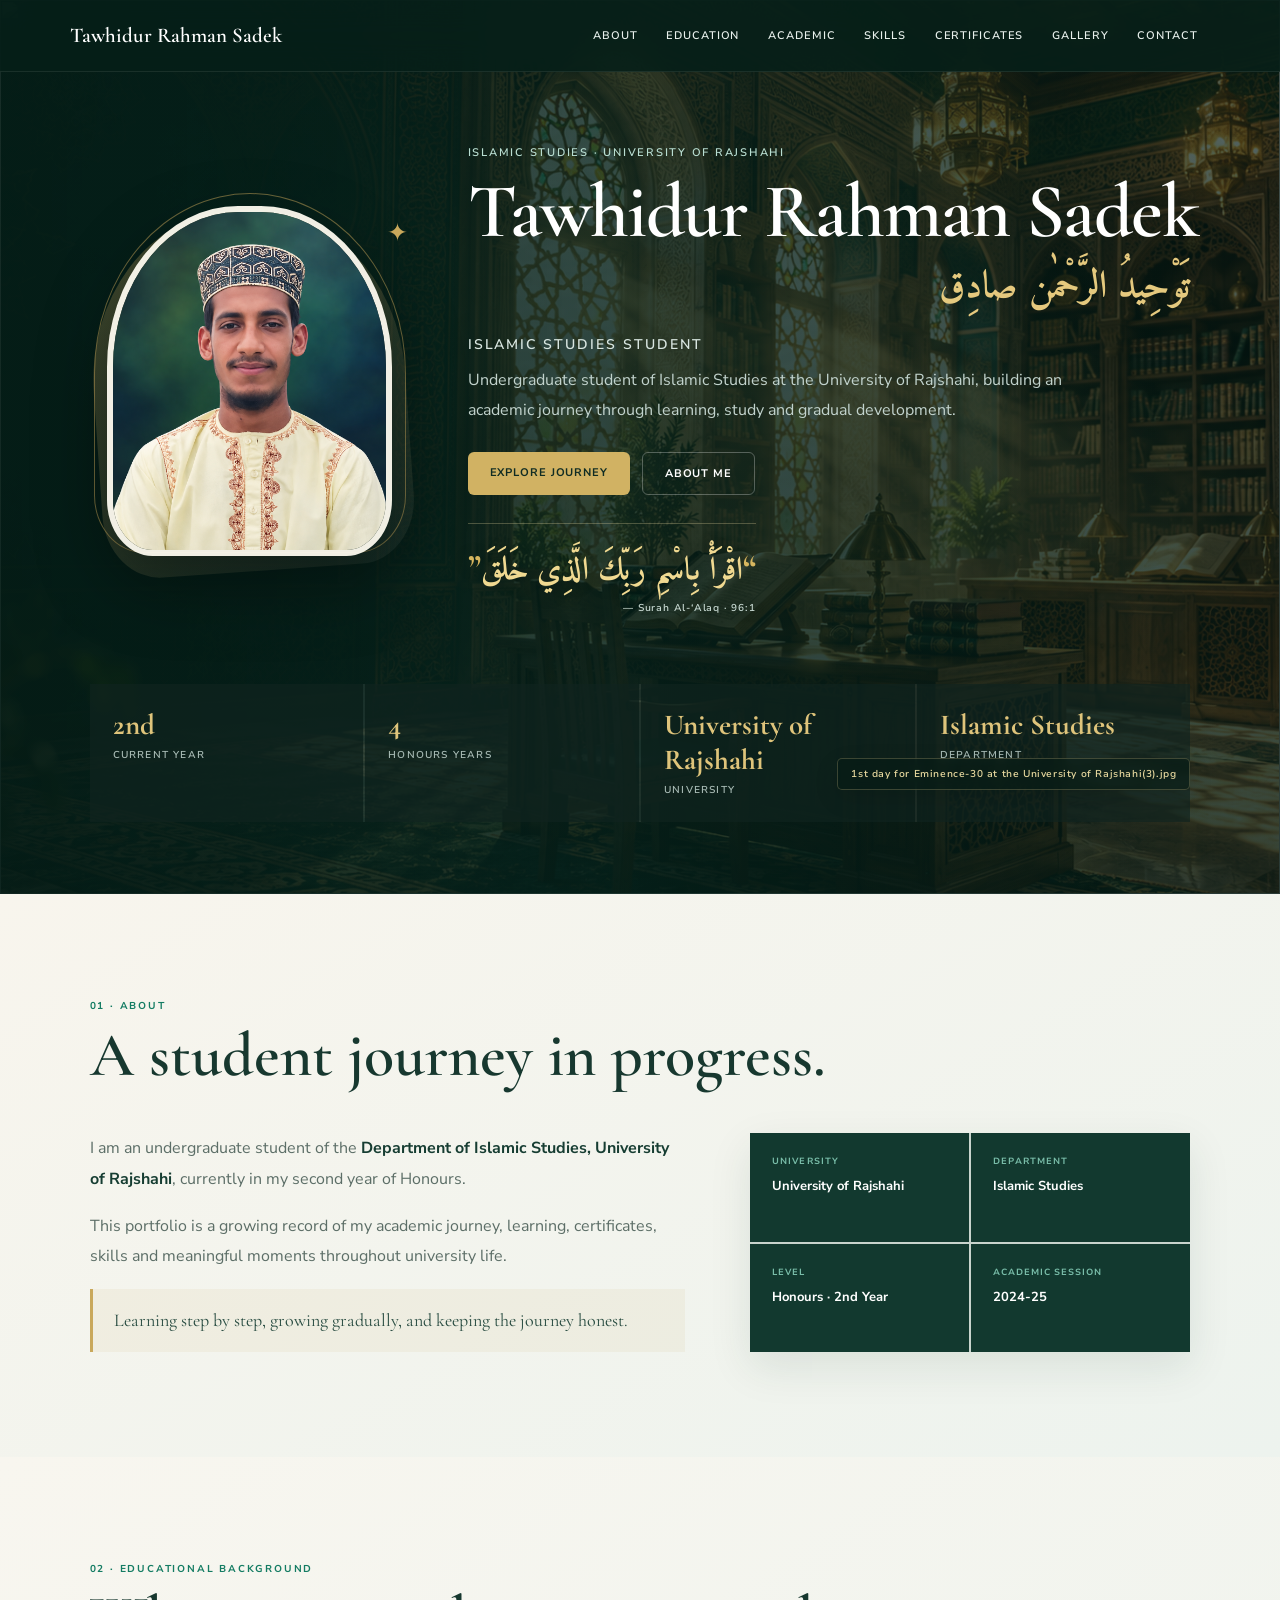
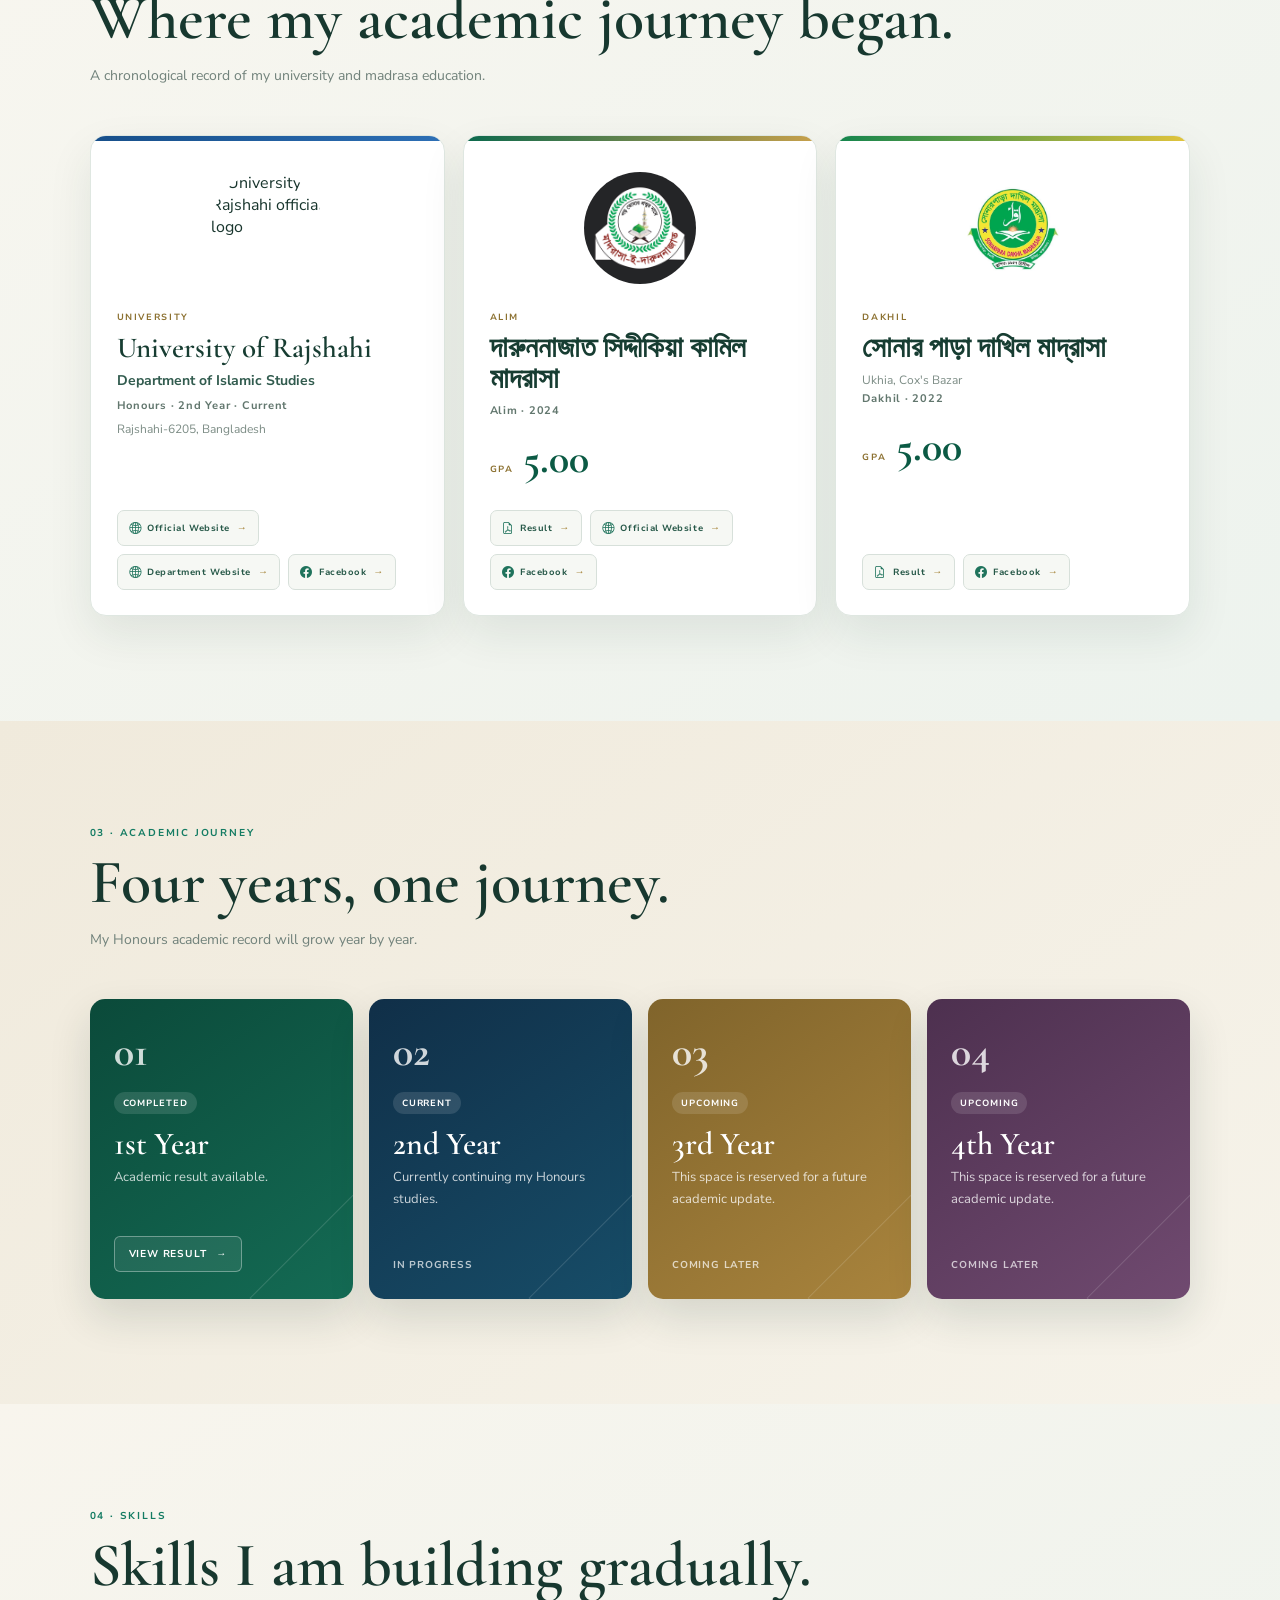
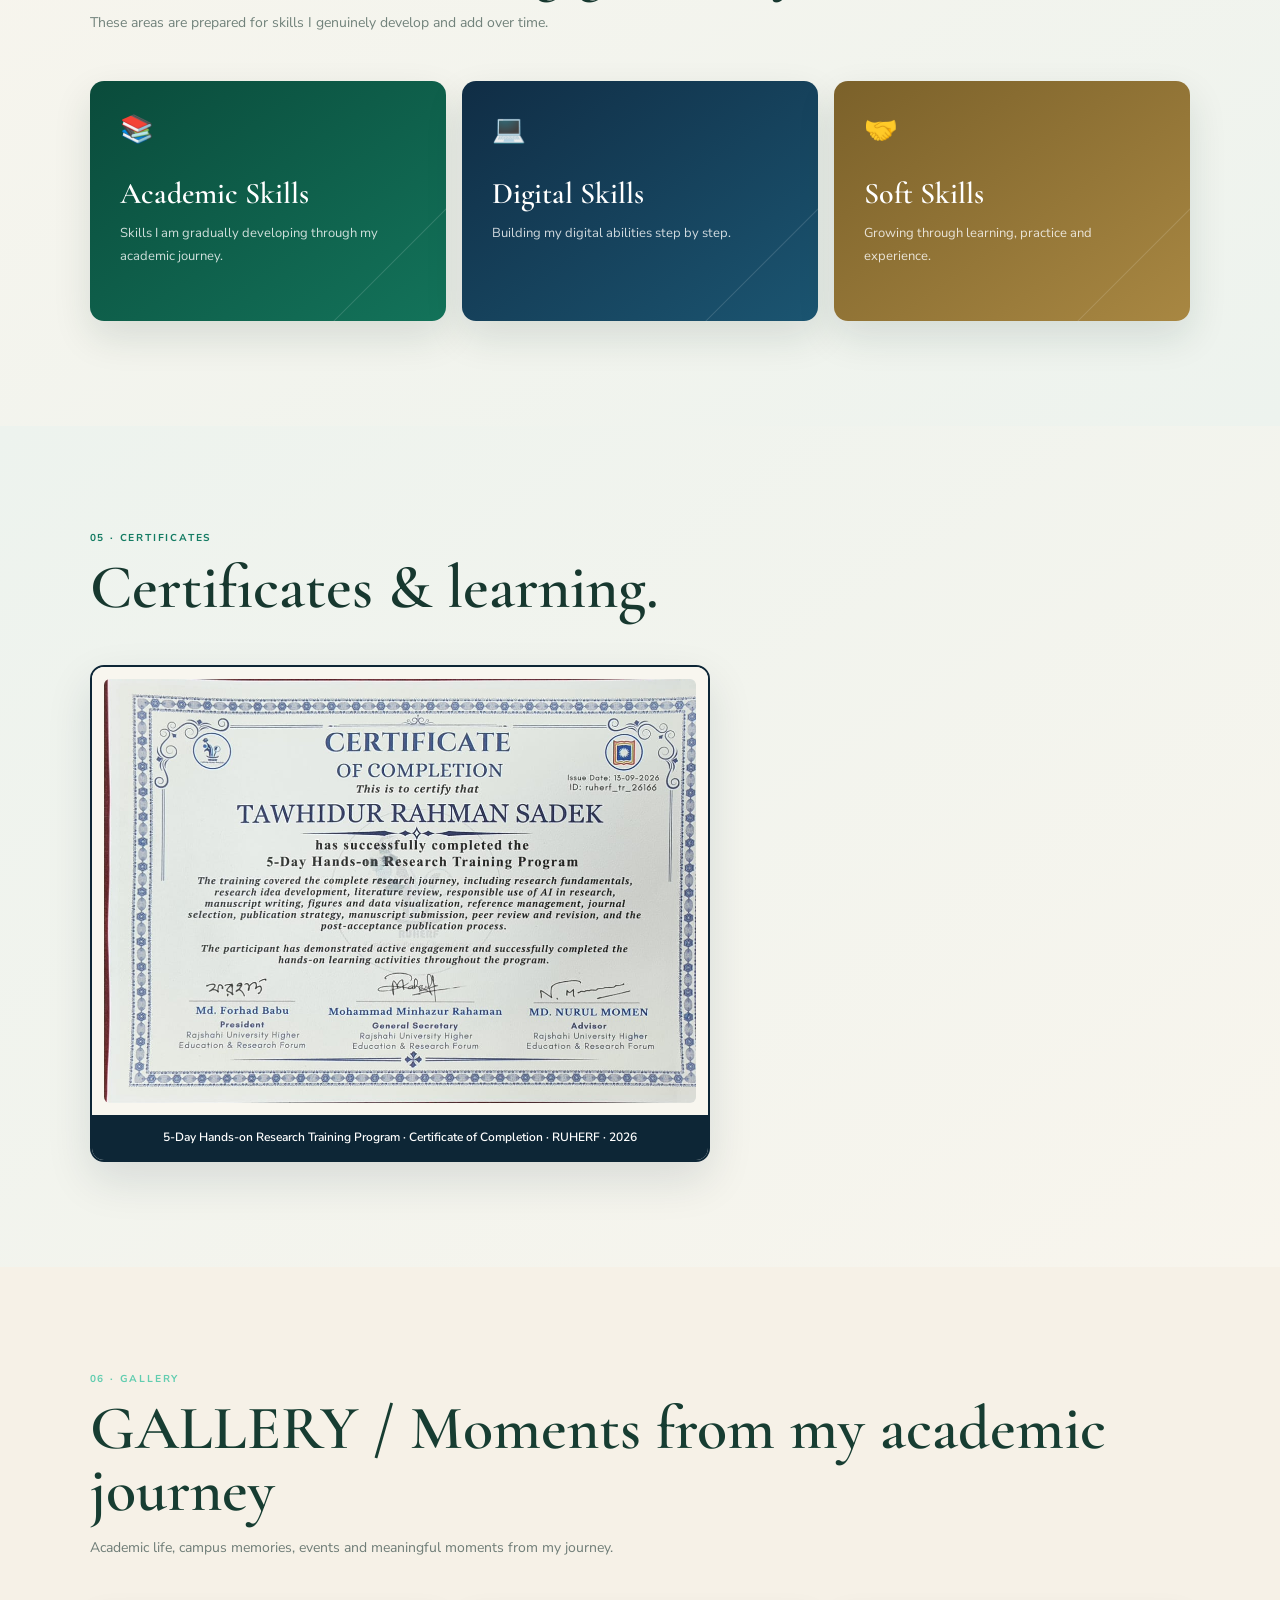
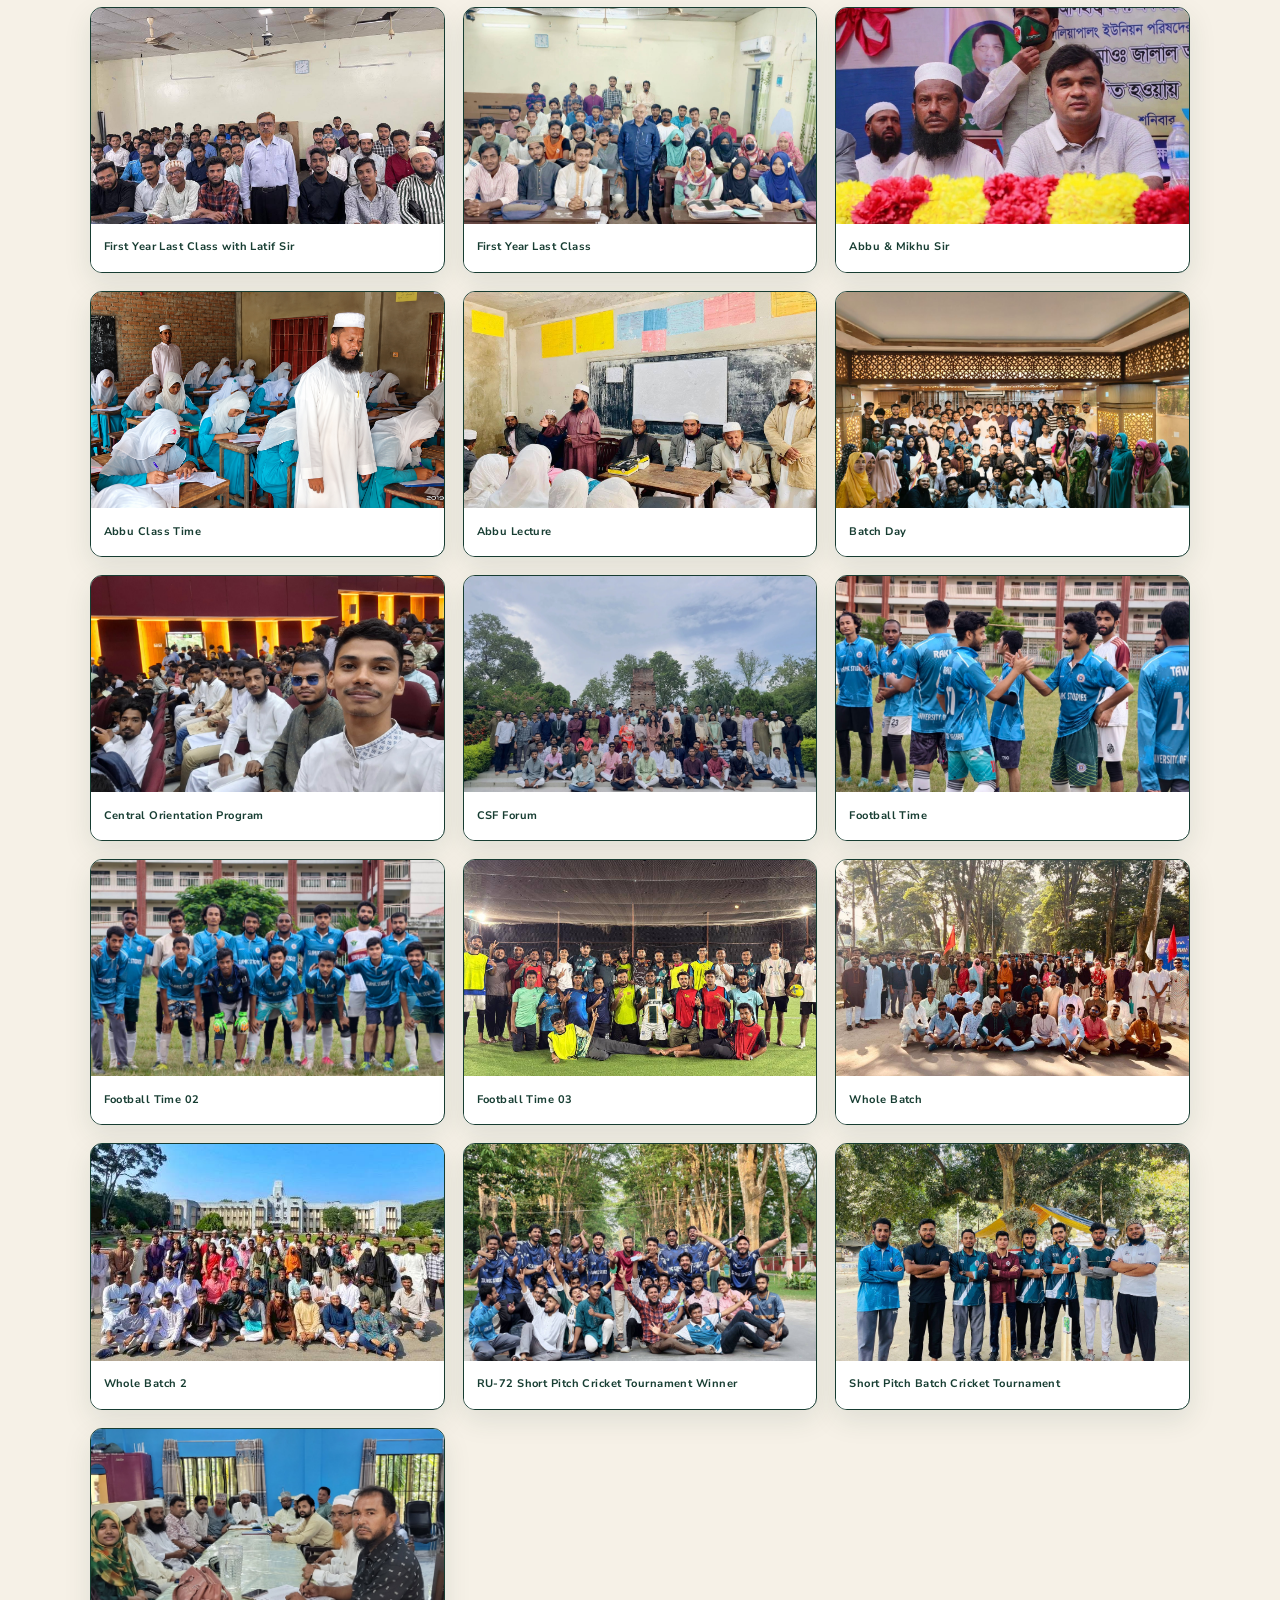
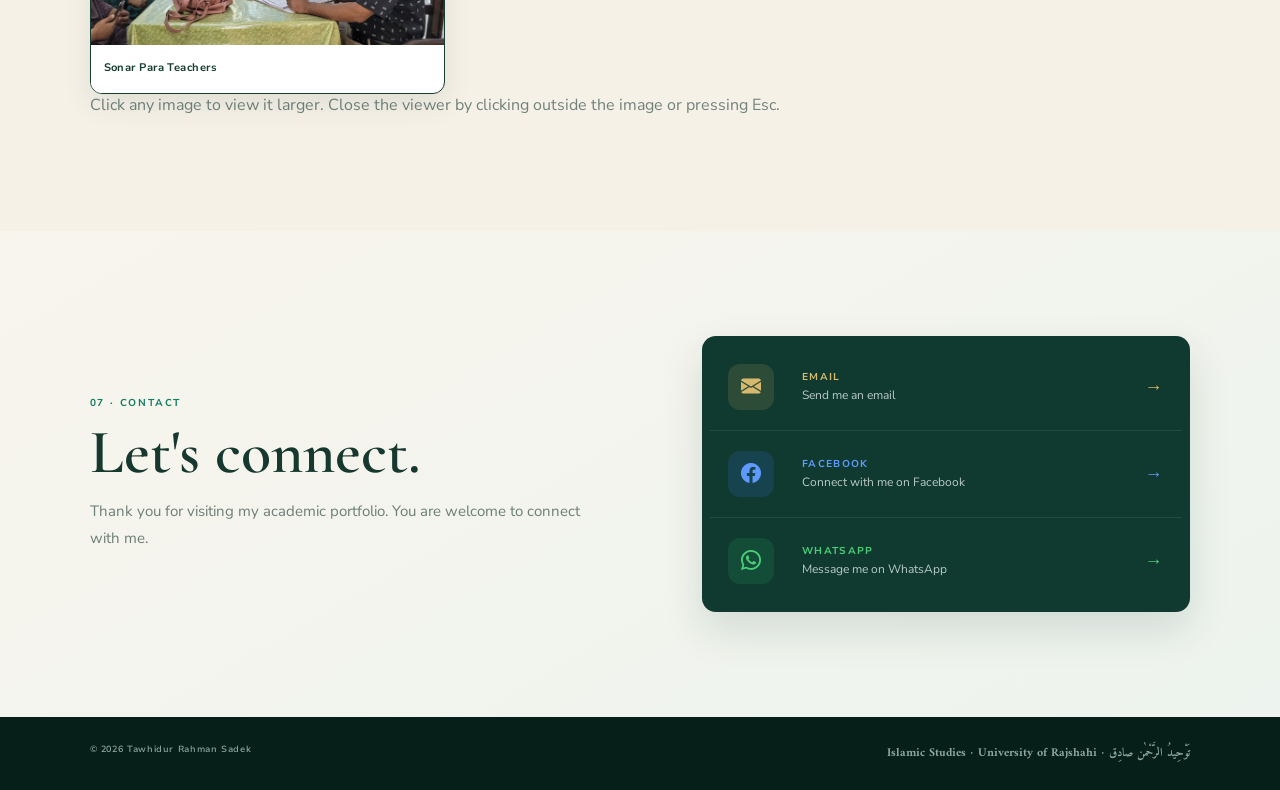
==== commit 3b0942af: "Update hero slideshow caption filename" ====
--- a/index.html
+++ b/index.html
@@ -34,8 +34,8 @@
         <div class="hero-slide is-active" data-caption="1st day for Eminence-30 at the University of Rajshahi(3).jpg">
           <img loading="eager" decoding="async" src="1st day for Eminence-30 at the University of Rajshahi(3).jpg" alt="">
         </div>
-        <div class="hero-slide" data-caption="ChatGPT Image Sep 29, 2026, 08_17_27 AM(2).png">
-          <img loading="lazy" decoding="async" src="ChatGPT Image Sep 29, 2026, 08_17_27 AM(2).png" alt="">
+        <div class="hero-slide" data-caption="সোনারপাড়া দাখিল মাদ্রাসা ক্যাম্পাস.png">
+          <img loading="lazy" decoding="async" src="সোনারপাড়া দাখিল মাদ্রাসা ক্যাম্পাস.png" alt="">
         </div>
         <div class="hero-slide" data-caption="DSKM Campus(2).jfif">
           <img loading="lazy" decoding="async" src="DSKM Campus(2).jfif" alt="">
--- a/style.css
+++ b/style.css
@@ -144,10 +144,11 @@
 .hero{background:none !important;isolation:isolate}
 .hero::before,.hero::after{display:none !important}
 .hero-slideshow{position:absolute;inset:0;z-index:0;overflow:hidden;background:#061f19 url("islamic-library-hero.png") center/cover no-repeat}
-.hero-slide{position:absolute;inset:0;opacity:0;transition:opacity 1.35s ease}
-.hero-slide.is-active{opacity:1}
+.hero-slide{position:absolute;inset:0;opacity:0;visibility:hidden;transition:opacity 1.2s ease,visibility 1.2s ease}
+.hero-slide.is-active{opacity:1;visibility:visible}
 .hero-slide img{width:100%;height:100%;display:block;object-fit:cover;object-position:center}
 .hero-overlay{position:absolute;inset:0;z-index:1;background:linear-gradient(90deg,rgba(4,28,22,.84) 0%,rgba(5,35,28,.68) 48%,rgba(4,25,20,.48) 100%),linear-gradient(180deg,rgba(4,26,21,.34),rgba(4,24,19,.62))}
+.hero-image-caption{position:absolute;right:7vw;bottom:104px;z-index:3;max-width:min(48vw,620px);padding:8px 13px;border:1px solid rgba(225,205,143,.24);border-radius:5px;background:rgba(3,24,19,.46);backdrop-filter:blur(5px);color:#e8d99f;font:600 10px/1.4 "Nunito Sans",sans-serif;letter-spacing:.06em;text-align:right;overflow-wrap:anywhere;box-shadow:0 8px 25px rgba(0,0,0,.12)}
 .hero-content,.stats{z-index:2}
 .hero-content{grid-template-columns:320px minmax(0,1fr);gap:58px}
 .hero-copy{max-width:760px}
@@ -250,3 +251,7 @@
   .certificate-zoom-help{bottom:70px;font-size:9px}
 }
 @media(max-width:560px){.certificate-grid{grid-template-columns:minmax(0,1fr)}.certificate-image-wrap{padding:8px}.certificate-caption{font-size:11px;padding:11px}.certificate-lightbox{padding:10px}.certificate-lightbox-viewer img{max-width:96vw;max-height:88dvh}.certificate-lightbox-close{top:12px;right:12px}}
+
+@media(max-width:700px){
+  .hero-image-caption{right:5vw;bottom:104px;max-width:78vw;font-size:9px;padding:7px 10px}
+}
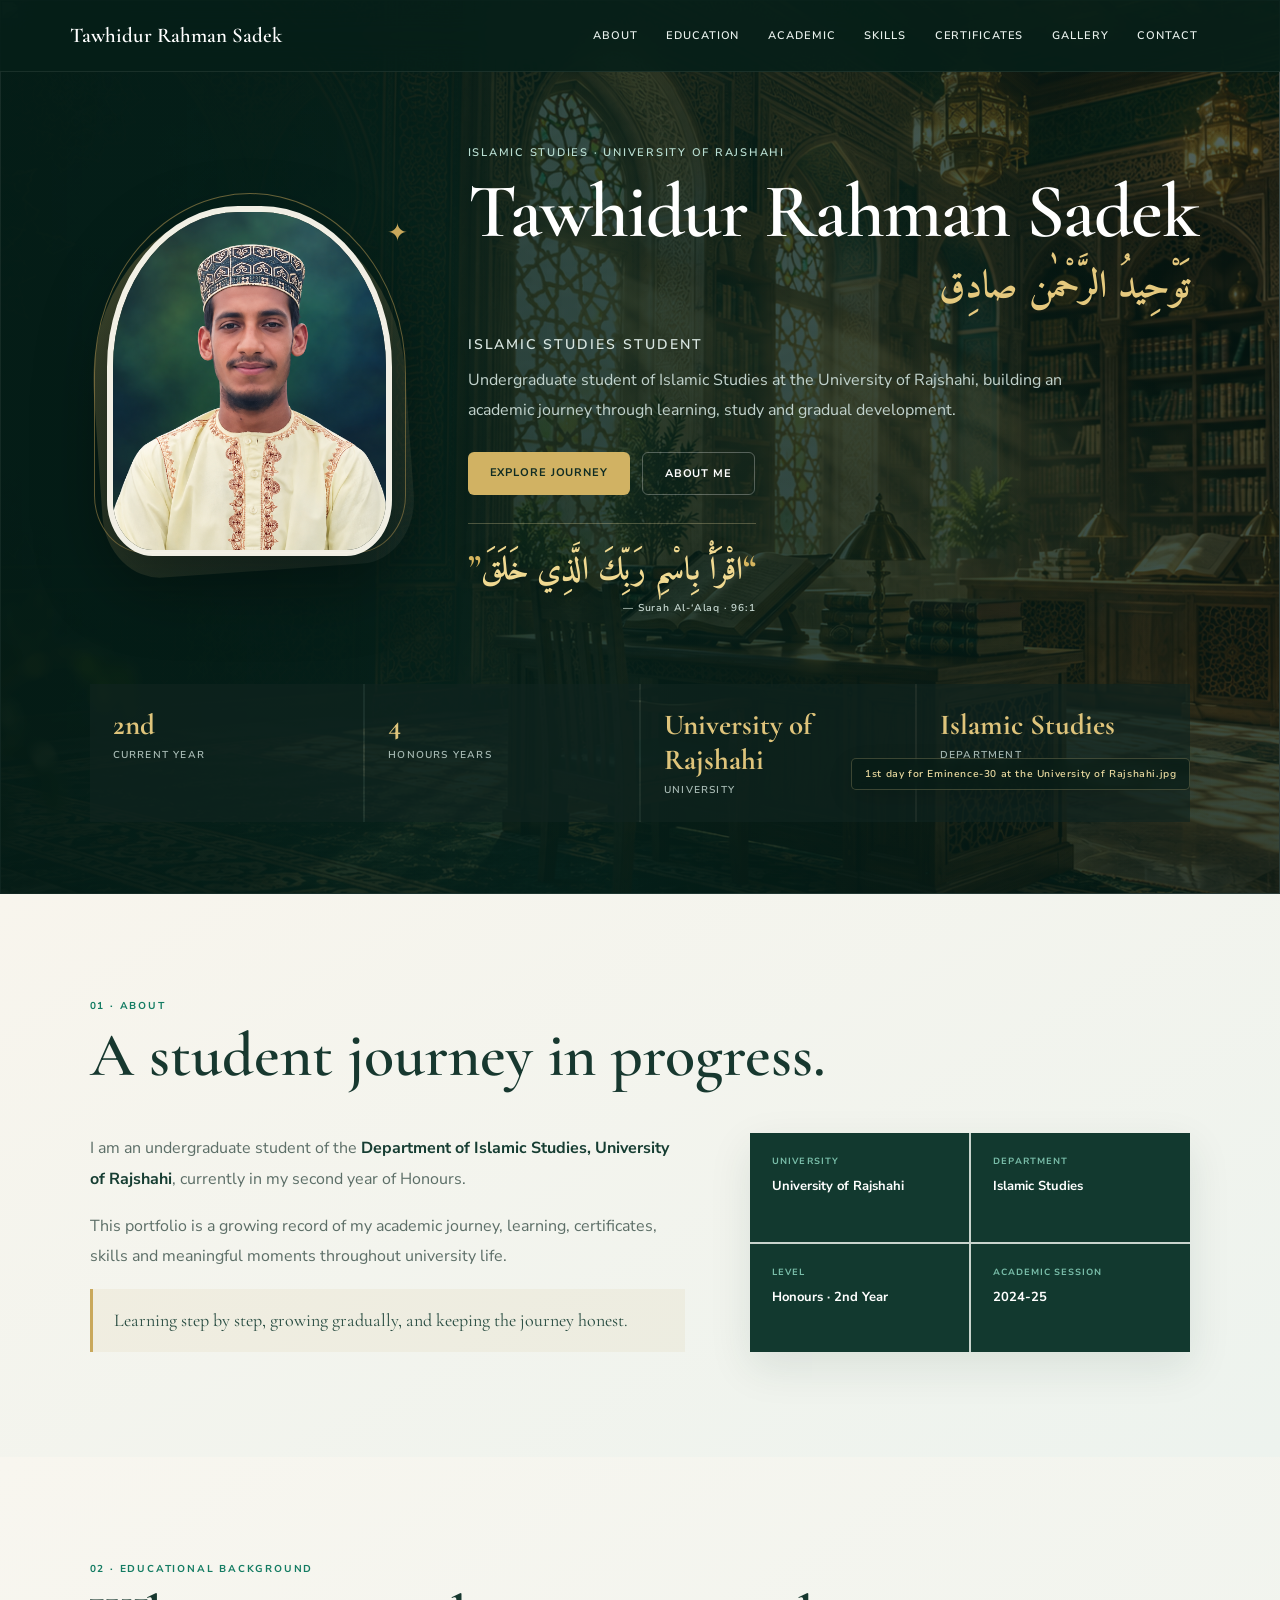
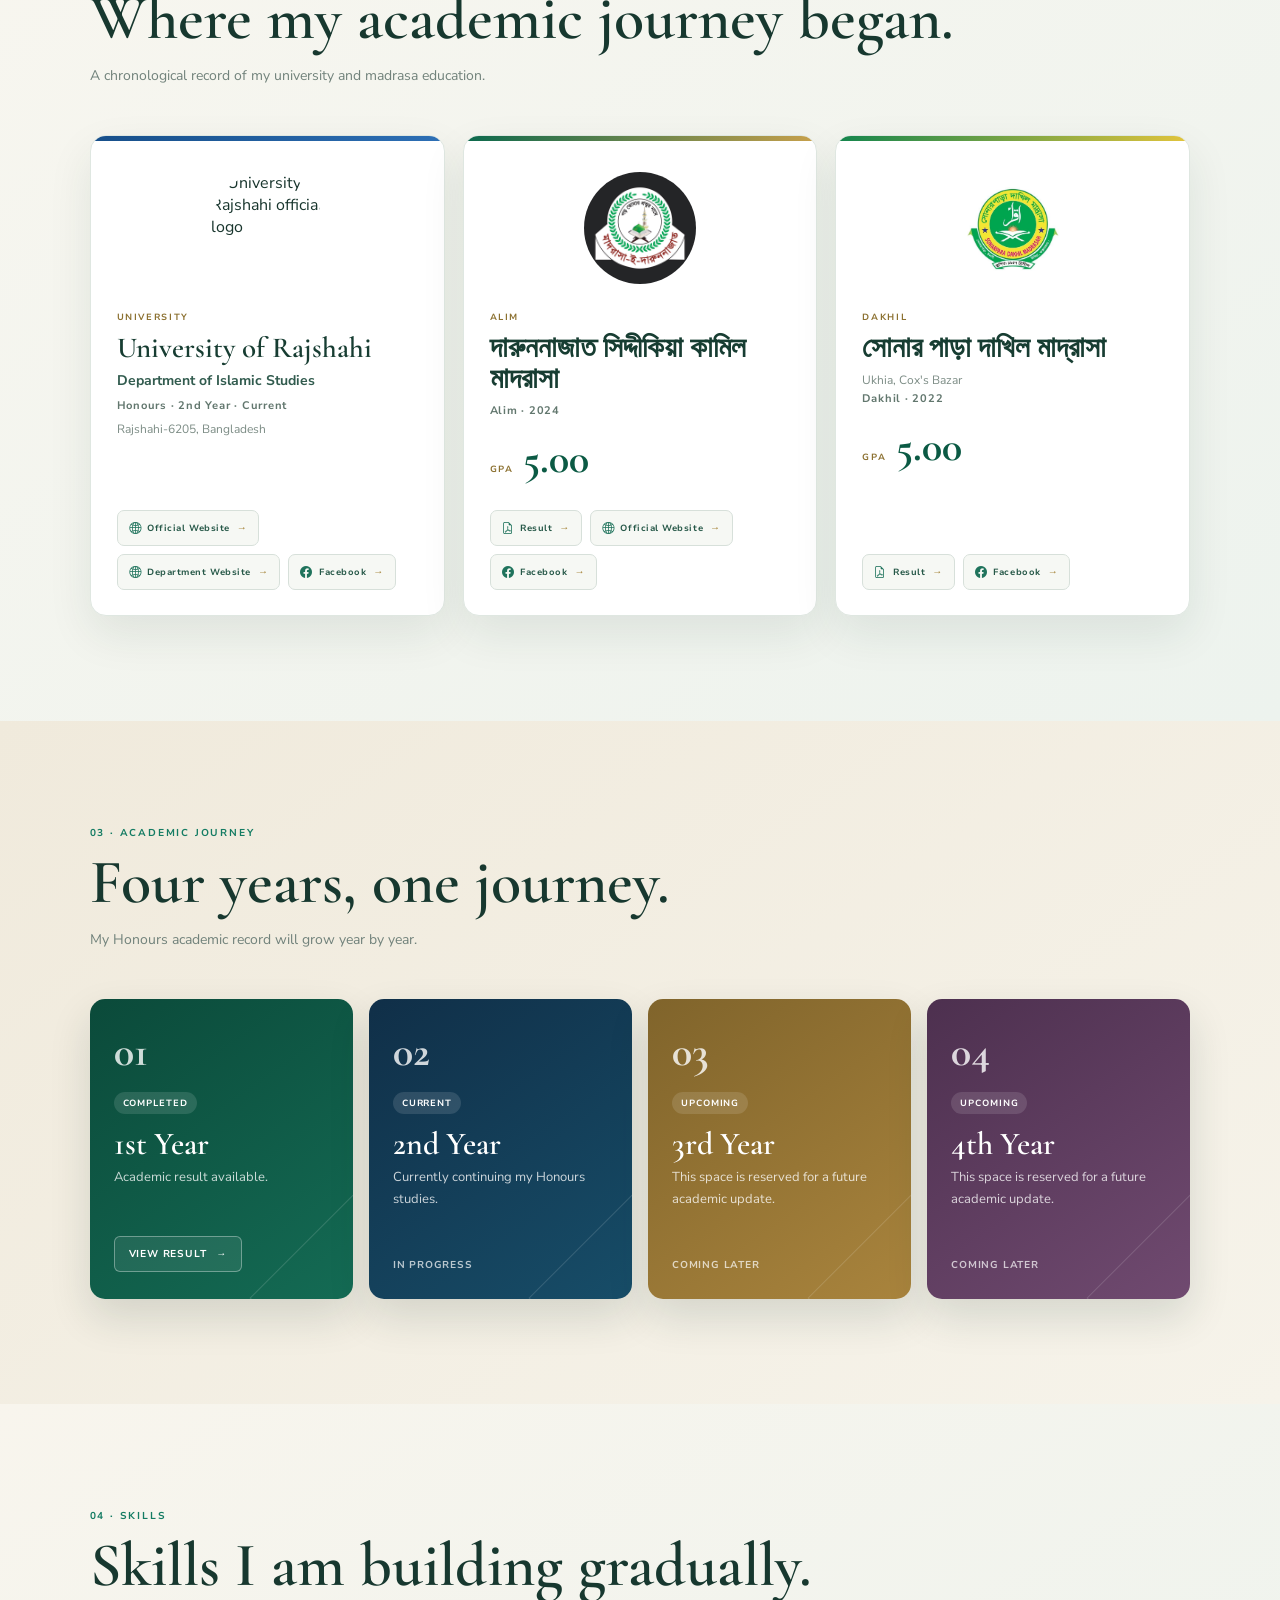
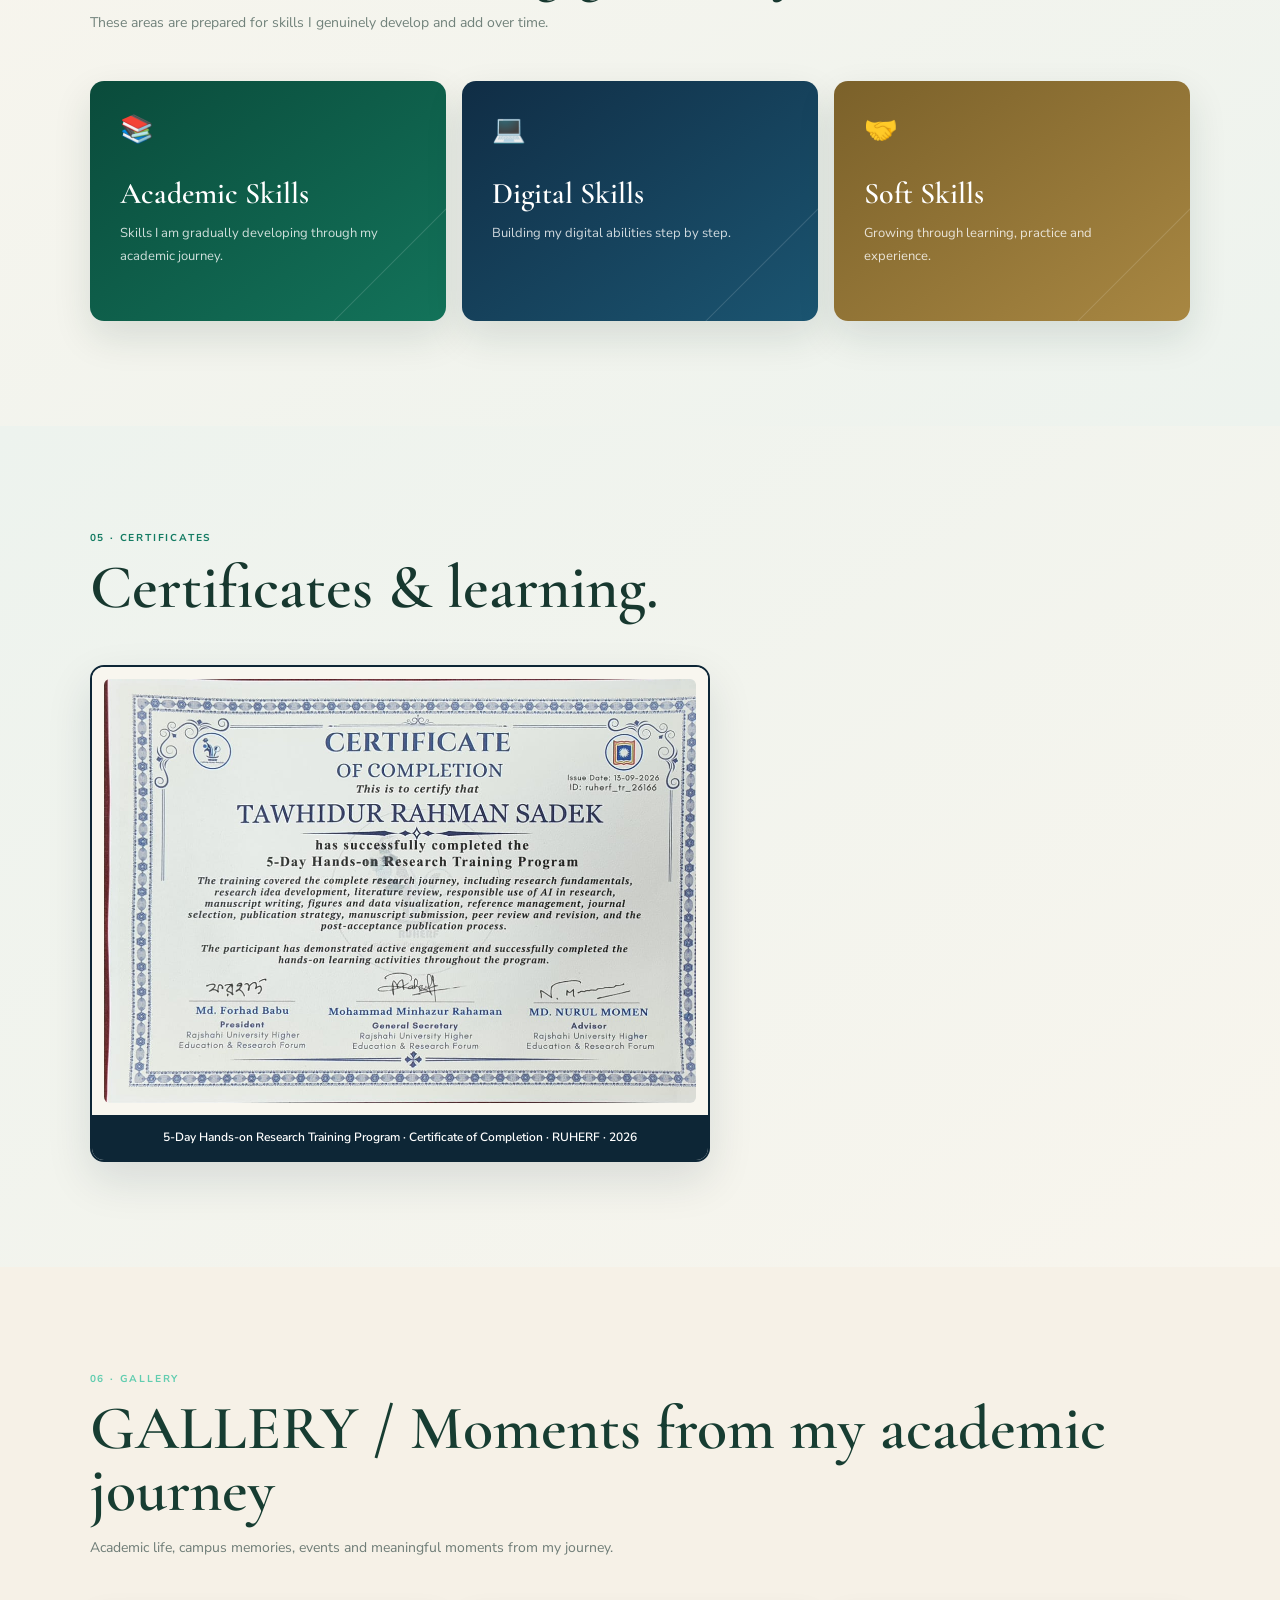
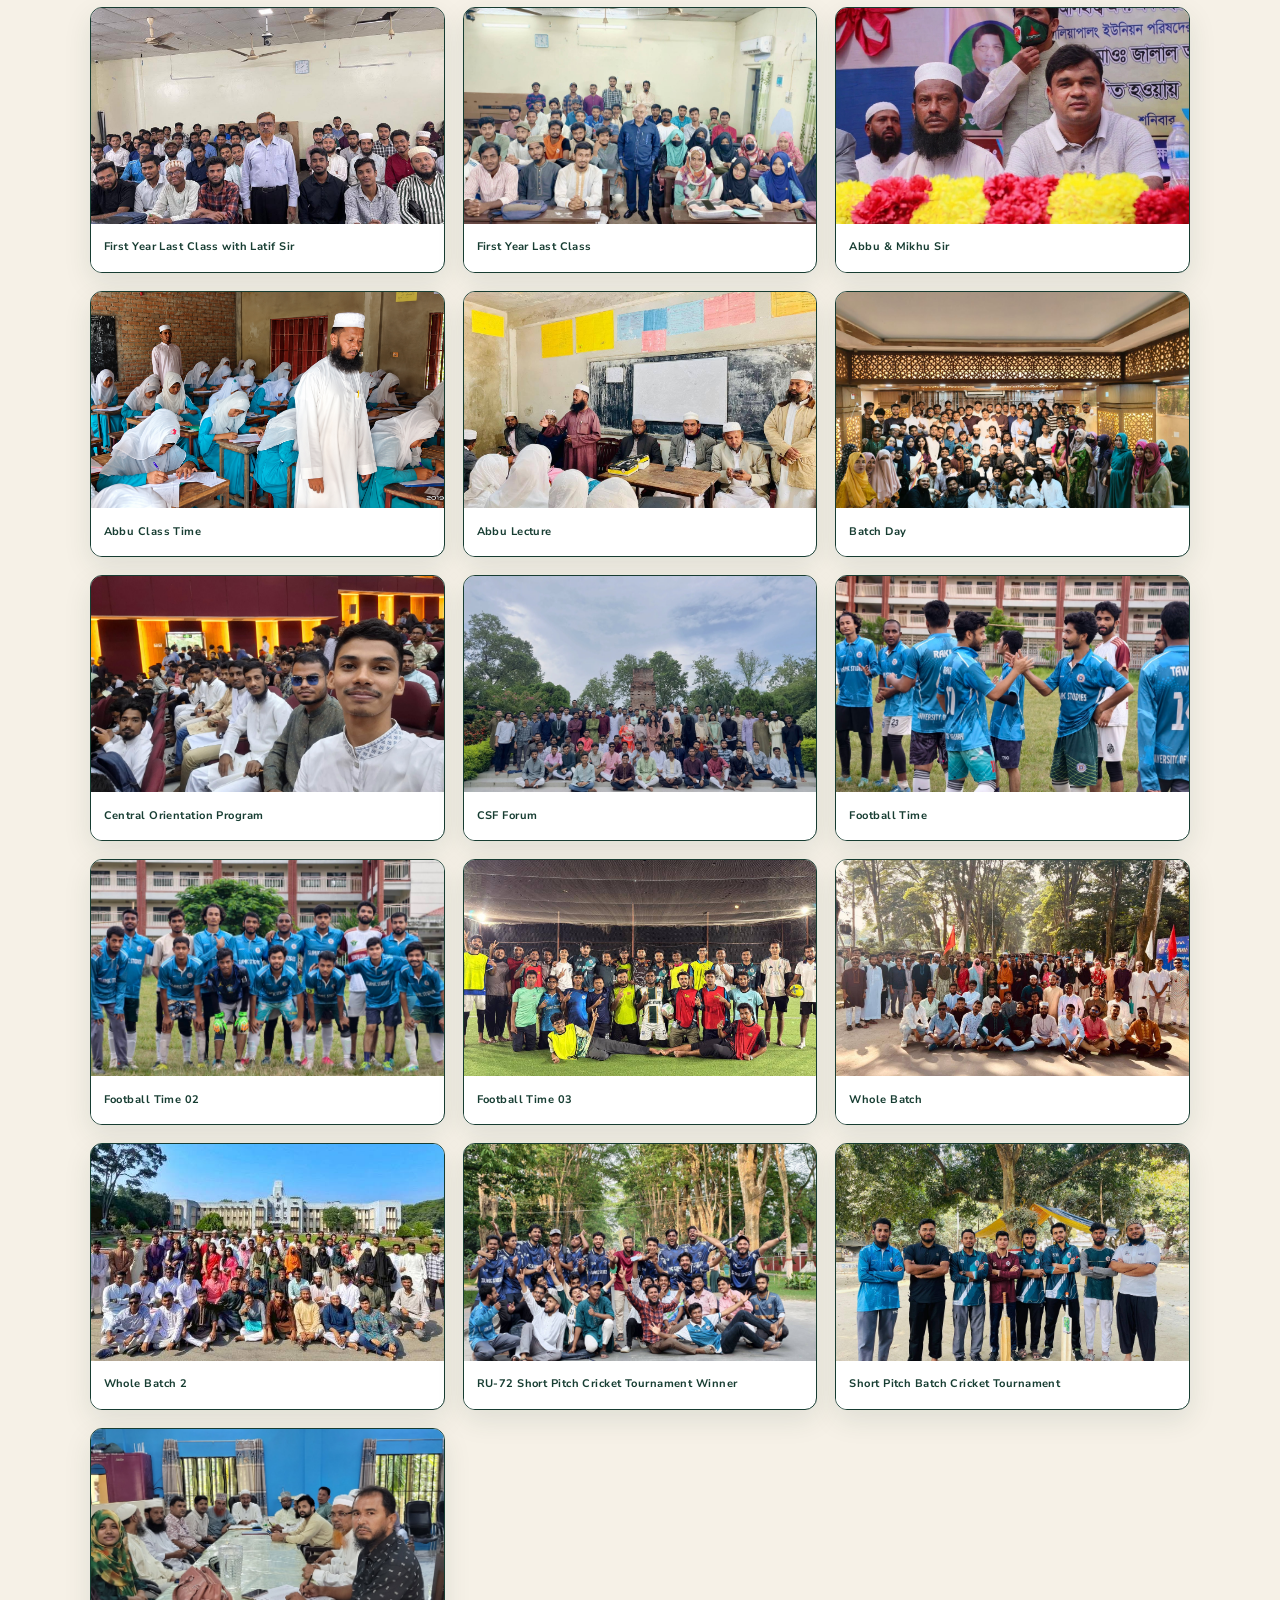
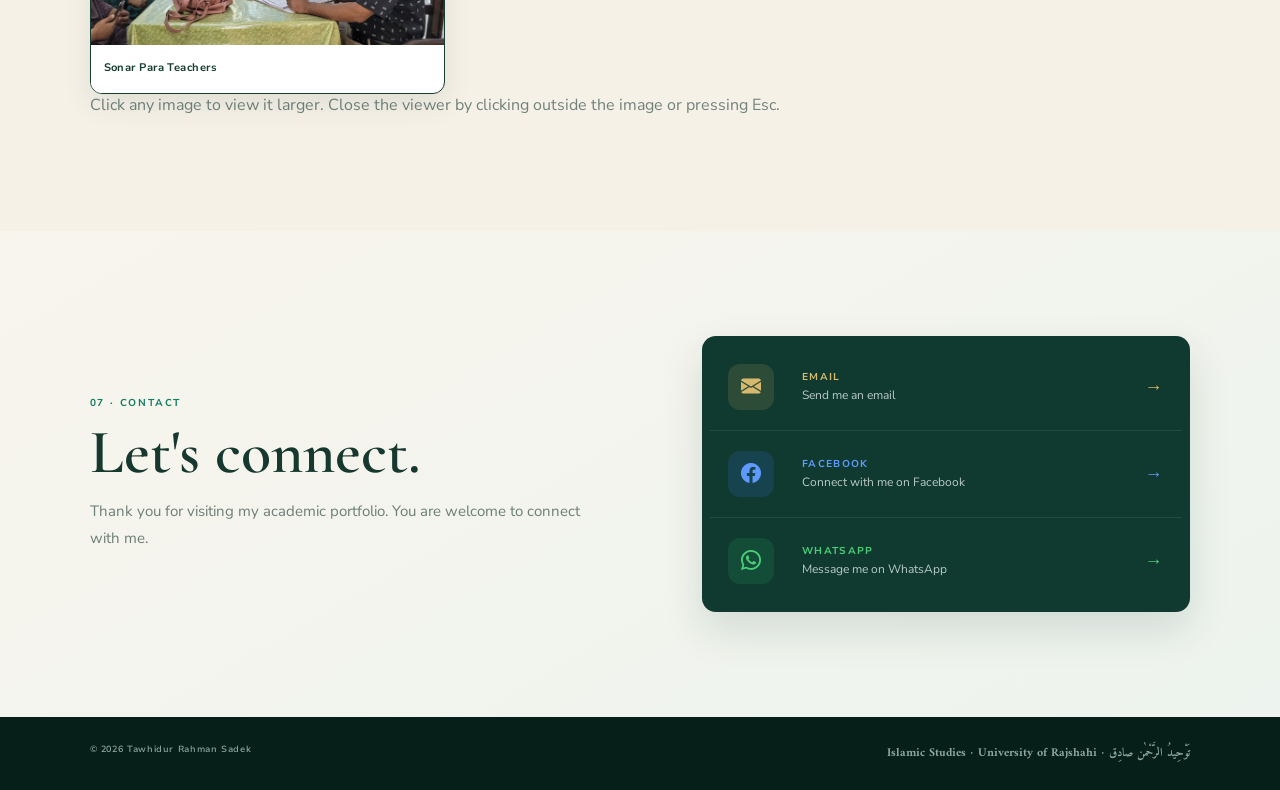
==== commit 36c458a6: "Remove numeric suffixes from hero image filenames" ====
--- a/index.html
+++ b/index.html
@@ -31,33 +31,33 @@
   <main>
     <section class="hero" id="home">
       <div class="hero-slideshow" aria-hidden="true">
-        <div class="hero-slide is-active" data-caption="1st day for Eminence-30 at the University of Rajshahi(3).jpg">
-          <img loading="eager" decoding="async" src="1st day for Eminence-30 at the University of Rajshahi(3).jpg" alt="">
+        <div class="hero-slide is-active" data-caption="1st day for Eminence-30 at the University of Rajshahi.jpg">
+          <img loading="eager" decoding="async" src="1st day for Eminence-30 at the University of Rajshahi.jpg" alt="">
         </div>
         <div class="hero-slide" data-caption="সোনারপাড়া দাখিল মাদ্রাসা ক্যাম্পাস.png">
           <img loading="lazy" decoding="async" src="সোনারপাড়া দাখিল মাদ্রাসা ক্যাম্পাস.png" alt="">
         </div>
-        <div class="hero-slide" data-caption="DSKM Campus(2).jfif">
-          <img loading="lazy" decoding="async" src="DSKM Campus(2).jfif" alt="">
-        </div>
-        <div class="hero-slide" data-caption="Islamic Studies Seminar(1).png">
-          <img loading="lazy" decoding="async" src="Islamic Studies Seminar(1).png" alt="">
+        <div class="hero-slide" data-caption="DSKM Campus.jfif">
+          <img loading="lazy" decoding="async" src="DSKM Campus.jfif" alt="">
+        </div>
+        <div class="hero-slide" data-caption="Islamic Studies Seminar.png">
+          <img loading="lazy" decoding="async" src="Islamic Studies Seminar.png" alt="">
         </div>
         <div class="hero-slide" data-caption="Me &amp; RU Bus(2).png">
           <img loading="lazy" decoding="async" src="Me &amp; RU Bus(2).png" alt="">
         </div>
-        <div class="hero-slide" data-caption="RU adminastration building(1).jpg">
-          <img loading="lazy" decoding="async" src="RU adminastration building(1).jpg" alt="">
-        </div>
-        <div class="hero-slide" data-caption="RU Maingate(2).jpg">
-          <img loading="lazy" decoding="async" src="RU Maingate(2).jpg" alt="">
-        </div>
-        <div class="hero-slide" data-caption="RU Mosjid(2).jfif">
-          <img loading="lazy" decoding="async" src="RU Mosjid(2).jfif" alt="">
+        <div class="hero-slide" data-caption="RU adminastration building.jpg">
+          <img loading="lazy" decoding="async" src="RU adminastration building.jpg" alt="">
+        </div>
+        <div class="hero-slide" data-caption="RU Maingate.jpg">
+          <img loading="lazy" decoding="async" src="RU Maingate.jpg" alt="">
+        </div>
+        <div class="hero-slide" data-caption="RU Mosjid.jfif">
+          <img loading="lazy" decoding="async" src="RU Mosjid.jfif" alt="">
         </div>
       </div>
       <div class="hero-overlay" aria-hidden="true"></div>
-      <div class="hero-image-caption" id="heroImageCaption">1st day for Eminence-30 at the University of Rajshahi(3).jpg</div>
+      <div class="hero-image-caption" id="heroImageCaption">1st day for Eminence-30 at the University of Rajshahi.jpg</div>
 
       <div class="hero-content reveal">
         <div class="portrait-wrap">
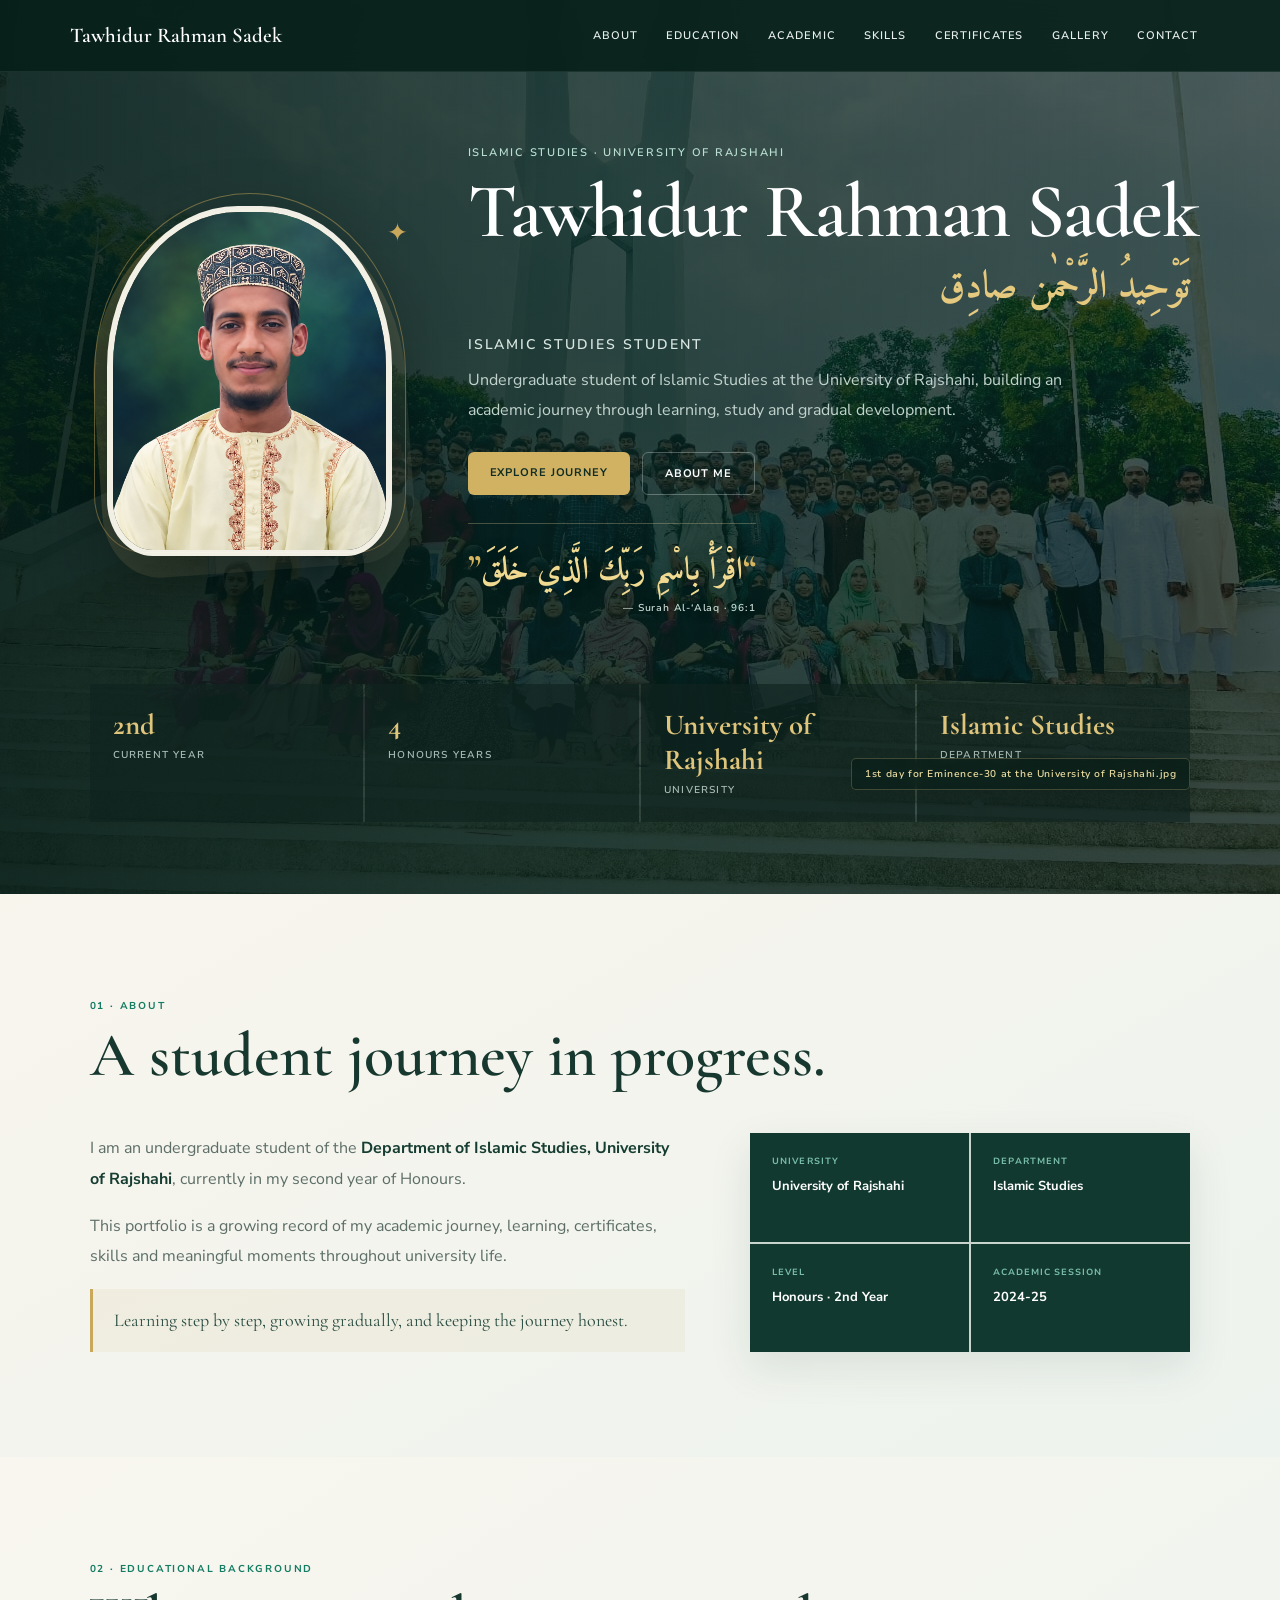
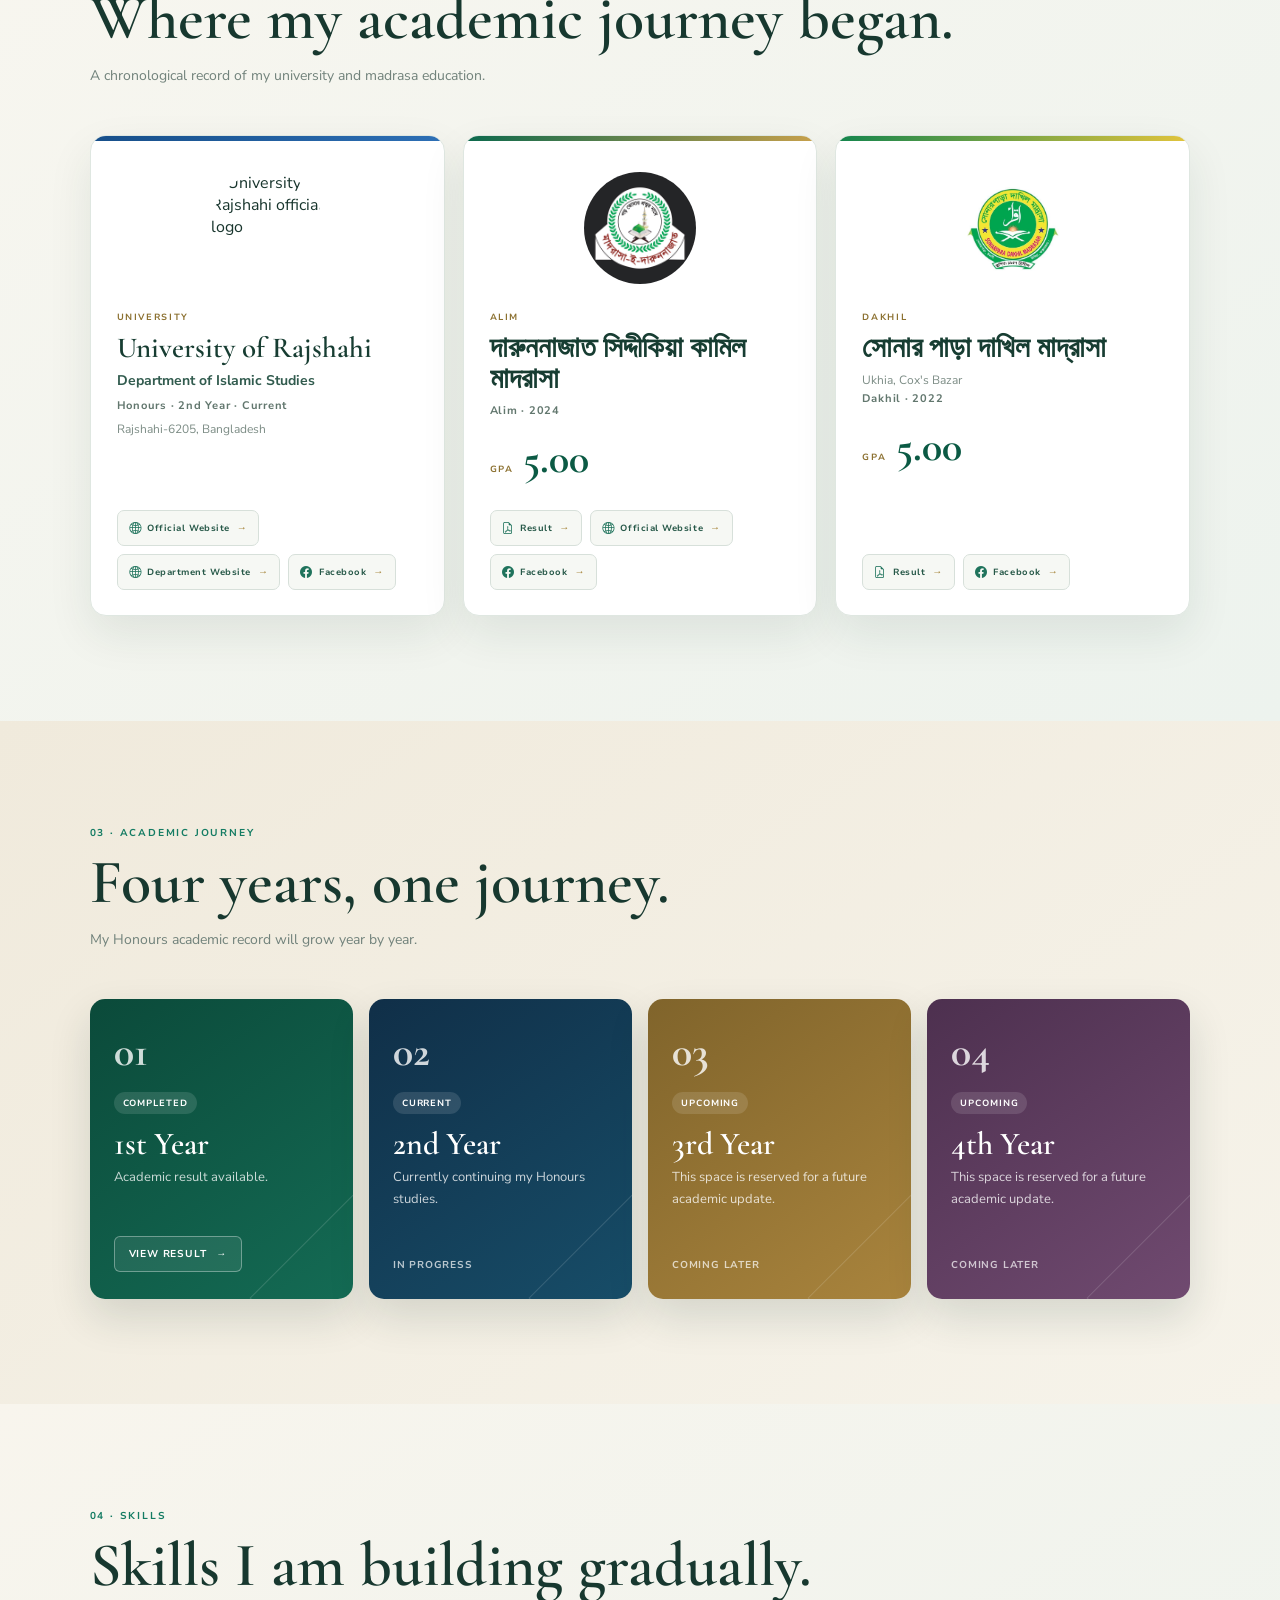
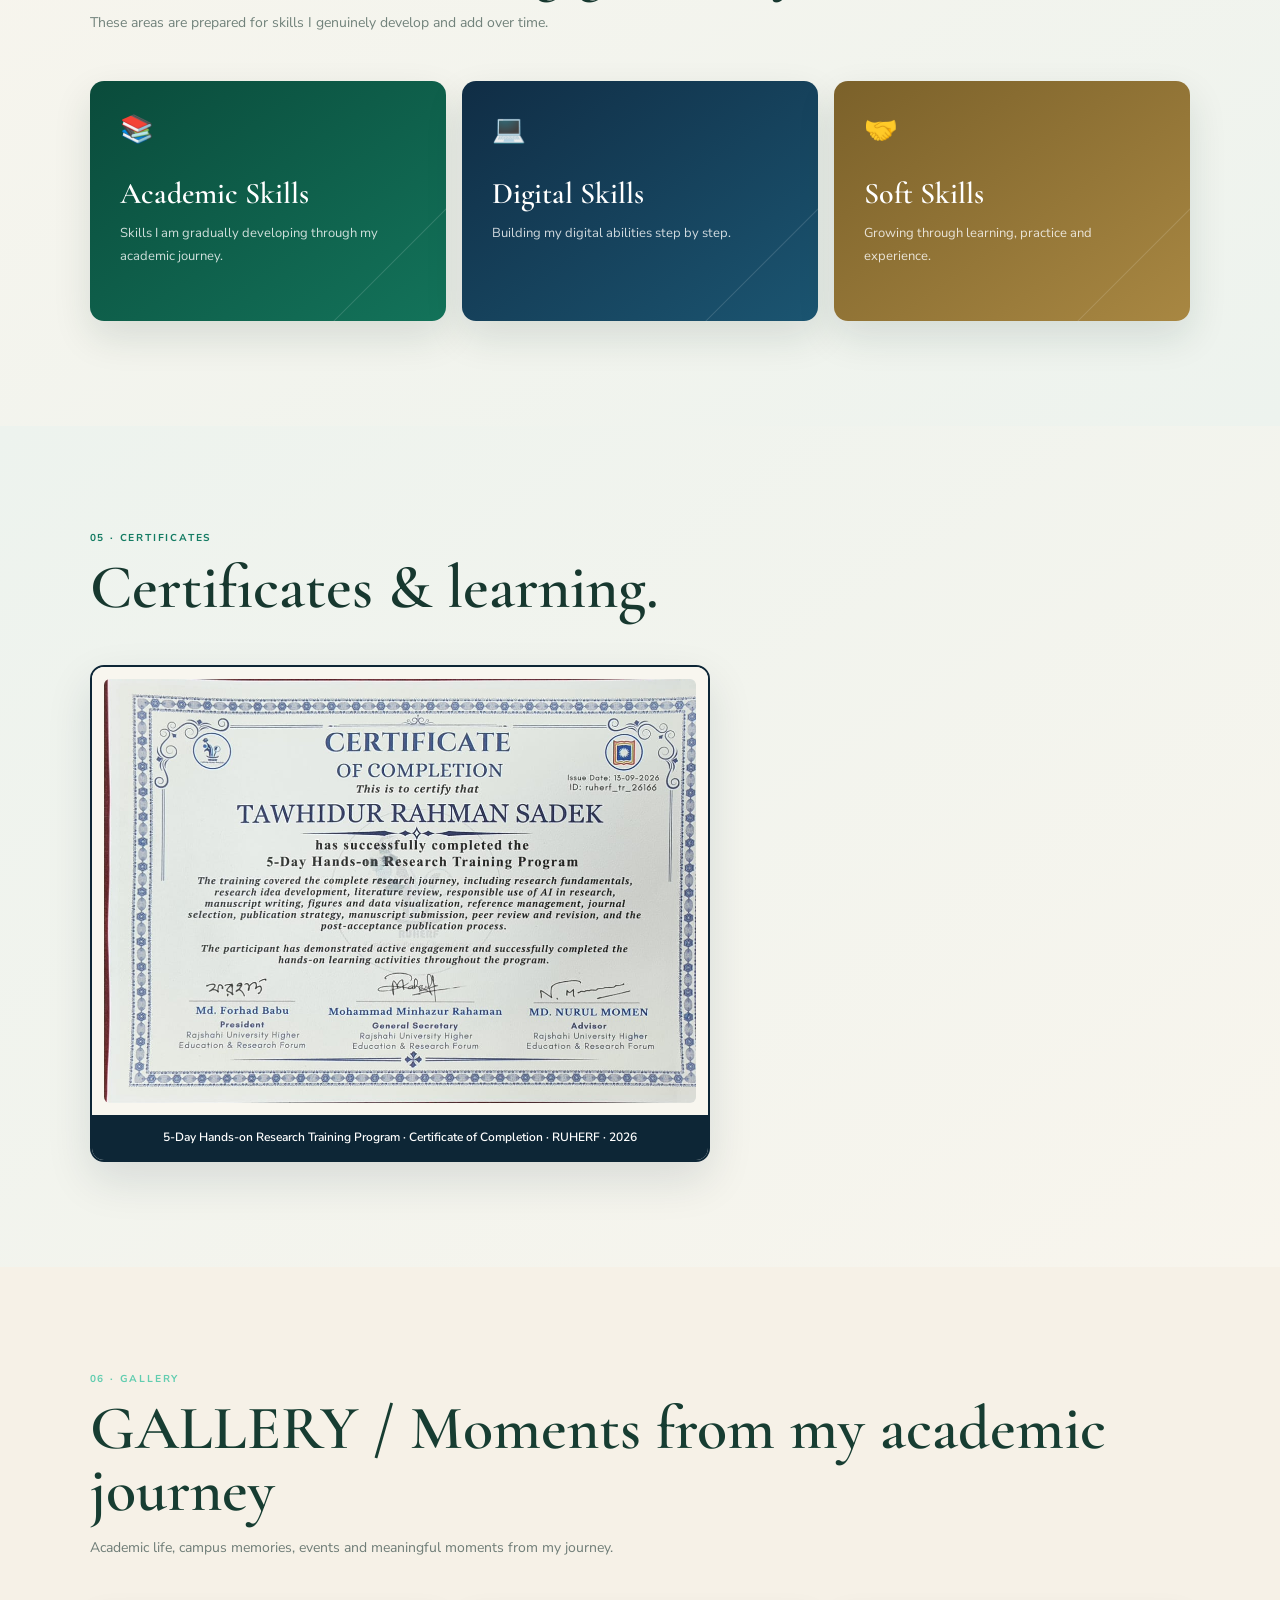
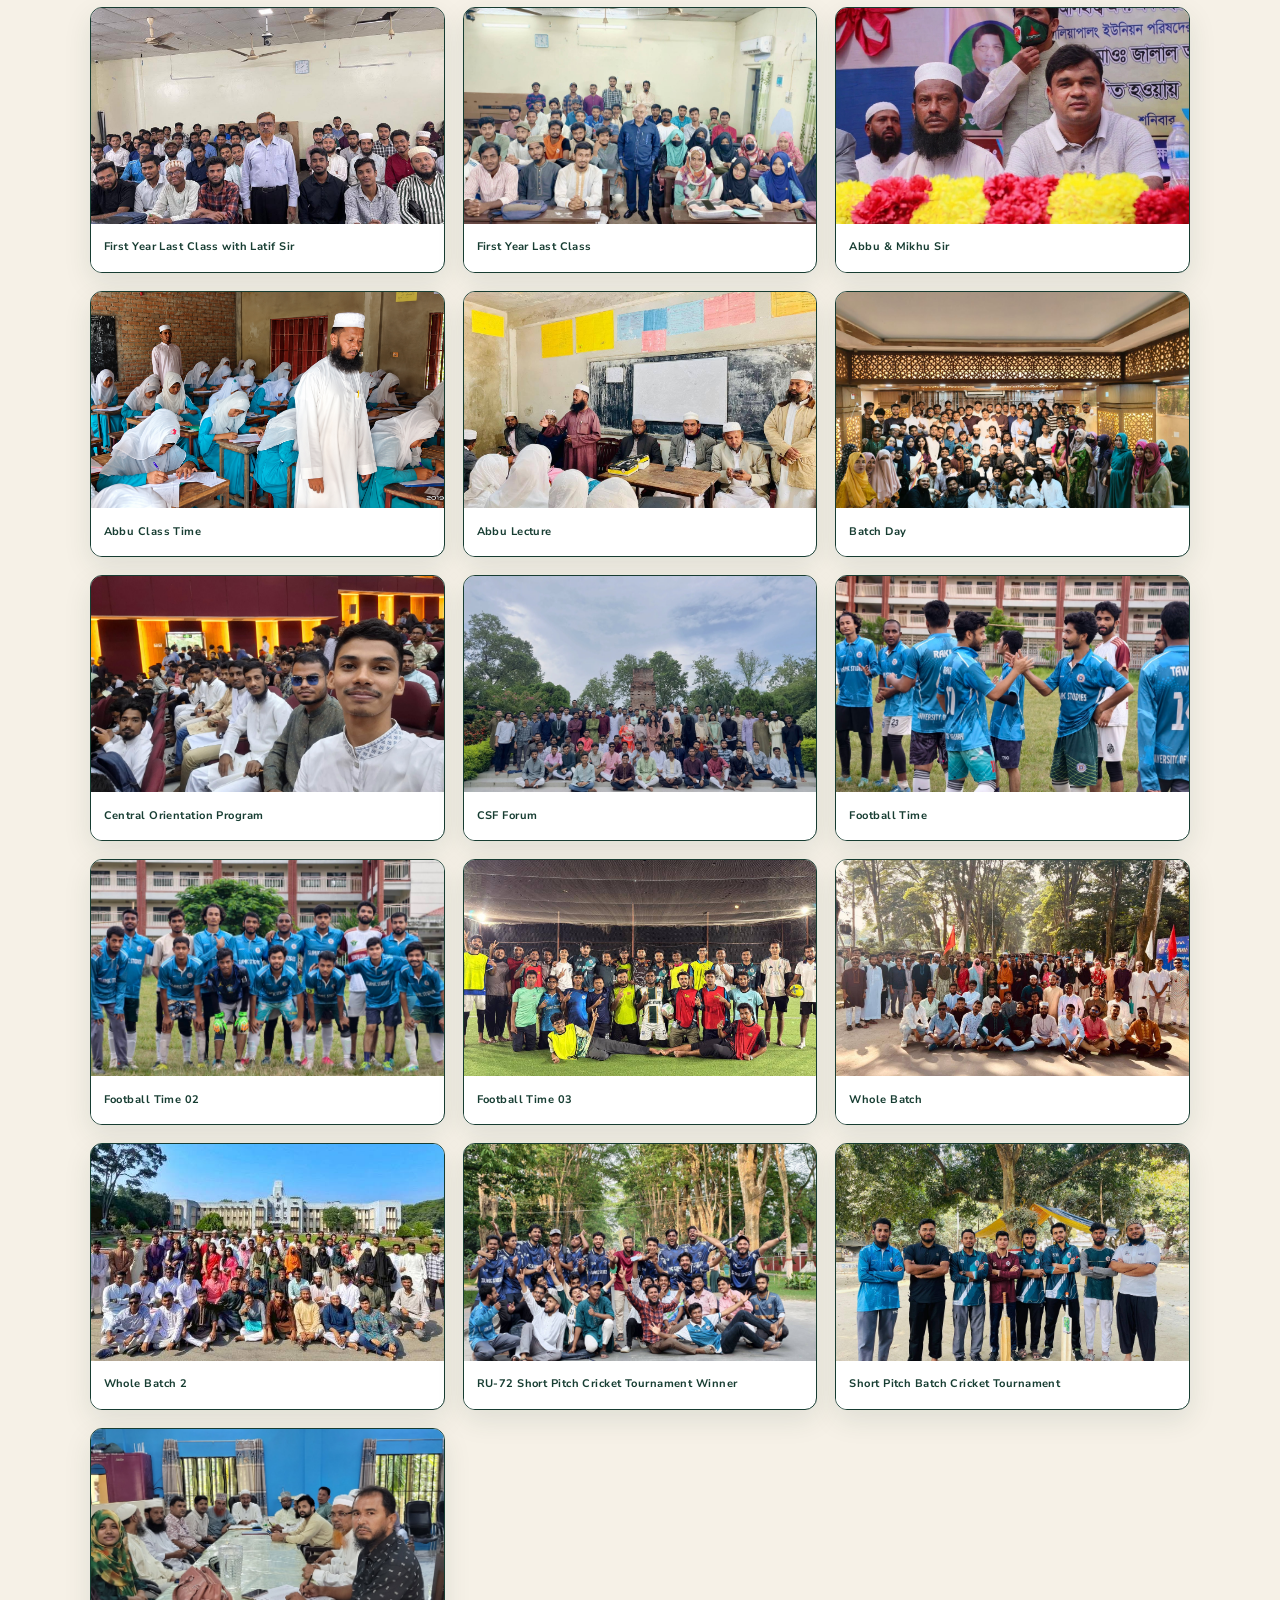
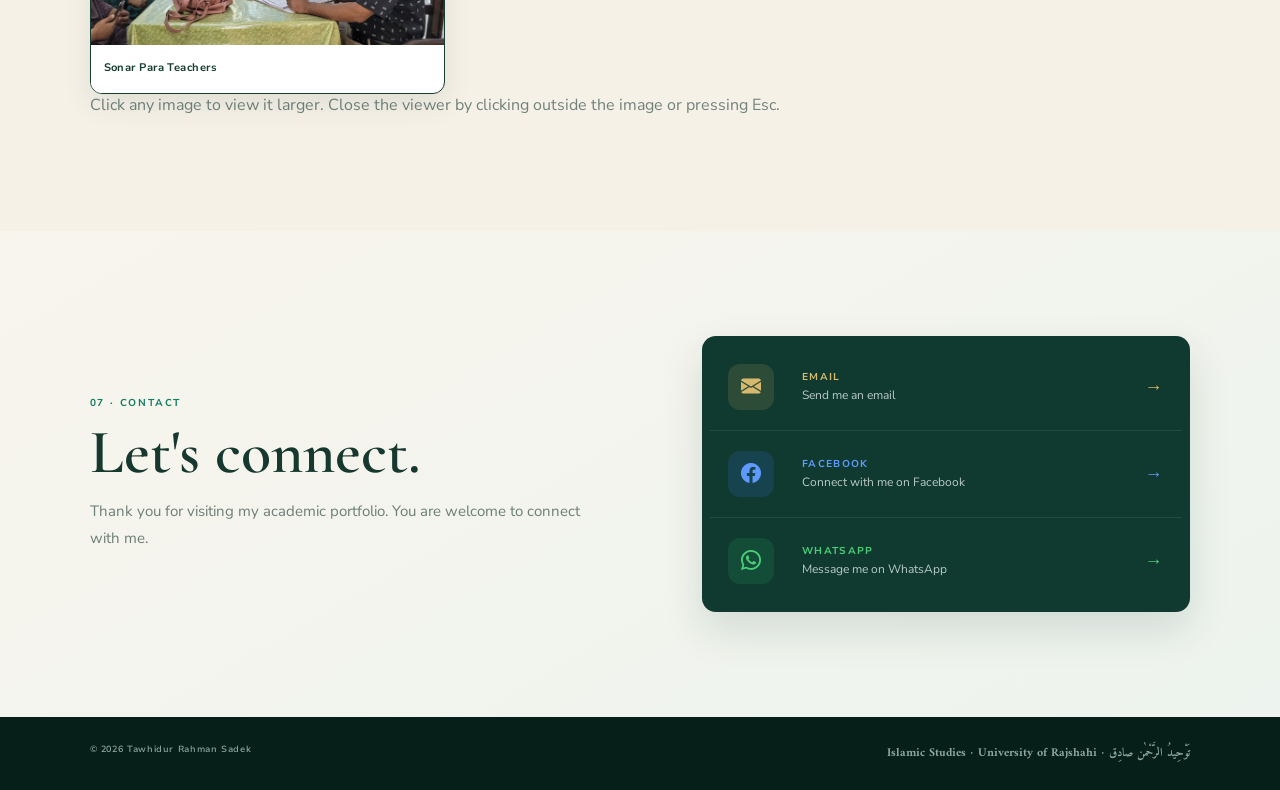
==== commit 81d3ab21: "Clean hero image caption text" ====
--- a/index.html
+++ b/index.html
@@ -43,8 +43,8 @@
         <div class="hero-slide" data-caption="Islamic Studies Seminar.png">
           <img loading="lazy" decoding="async" src="Islamic Studies Seminar.png" alt="">
         </div>
-        <div class="hero-slide" data-caption="Me &amp; RU Bus(2).png">
-          <img loading="lazy" decoding="async" src="Me &amp; RU Bus(2).png" alt="">
+        <div class="hero-slide" data-caption="Me &amp; RU Bus.png">
+          <img loading="lazy" decoding="async" src="Me &amp; RU Bus.png" alt="">
         </div>
         <div class="hero-slide" data-caption="RU adminastration building.jpg">
           <img loading="lazy" decoding="async" src="RU adminastration building.jpg" alt="">
@@ -57,7 +57,7 @@
         </div>
       </div>
       <div class="hero-overlay" aria-hidden="true"></div>
-      <div class="hero-image-caption" id="heroImageCaption">1st day for Eminence-30 at the University of Rajshahi.jpg</div>
+      <div class="hero-image-caption" id="heroImageCaption">1st day for Eminence-30 at the University of Rajshahi</div>
 
       <div class="hero-content reveal">
         <div class="portrait-wrap">
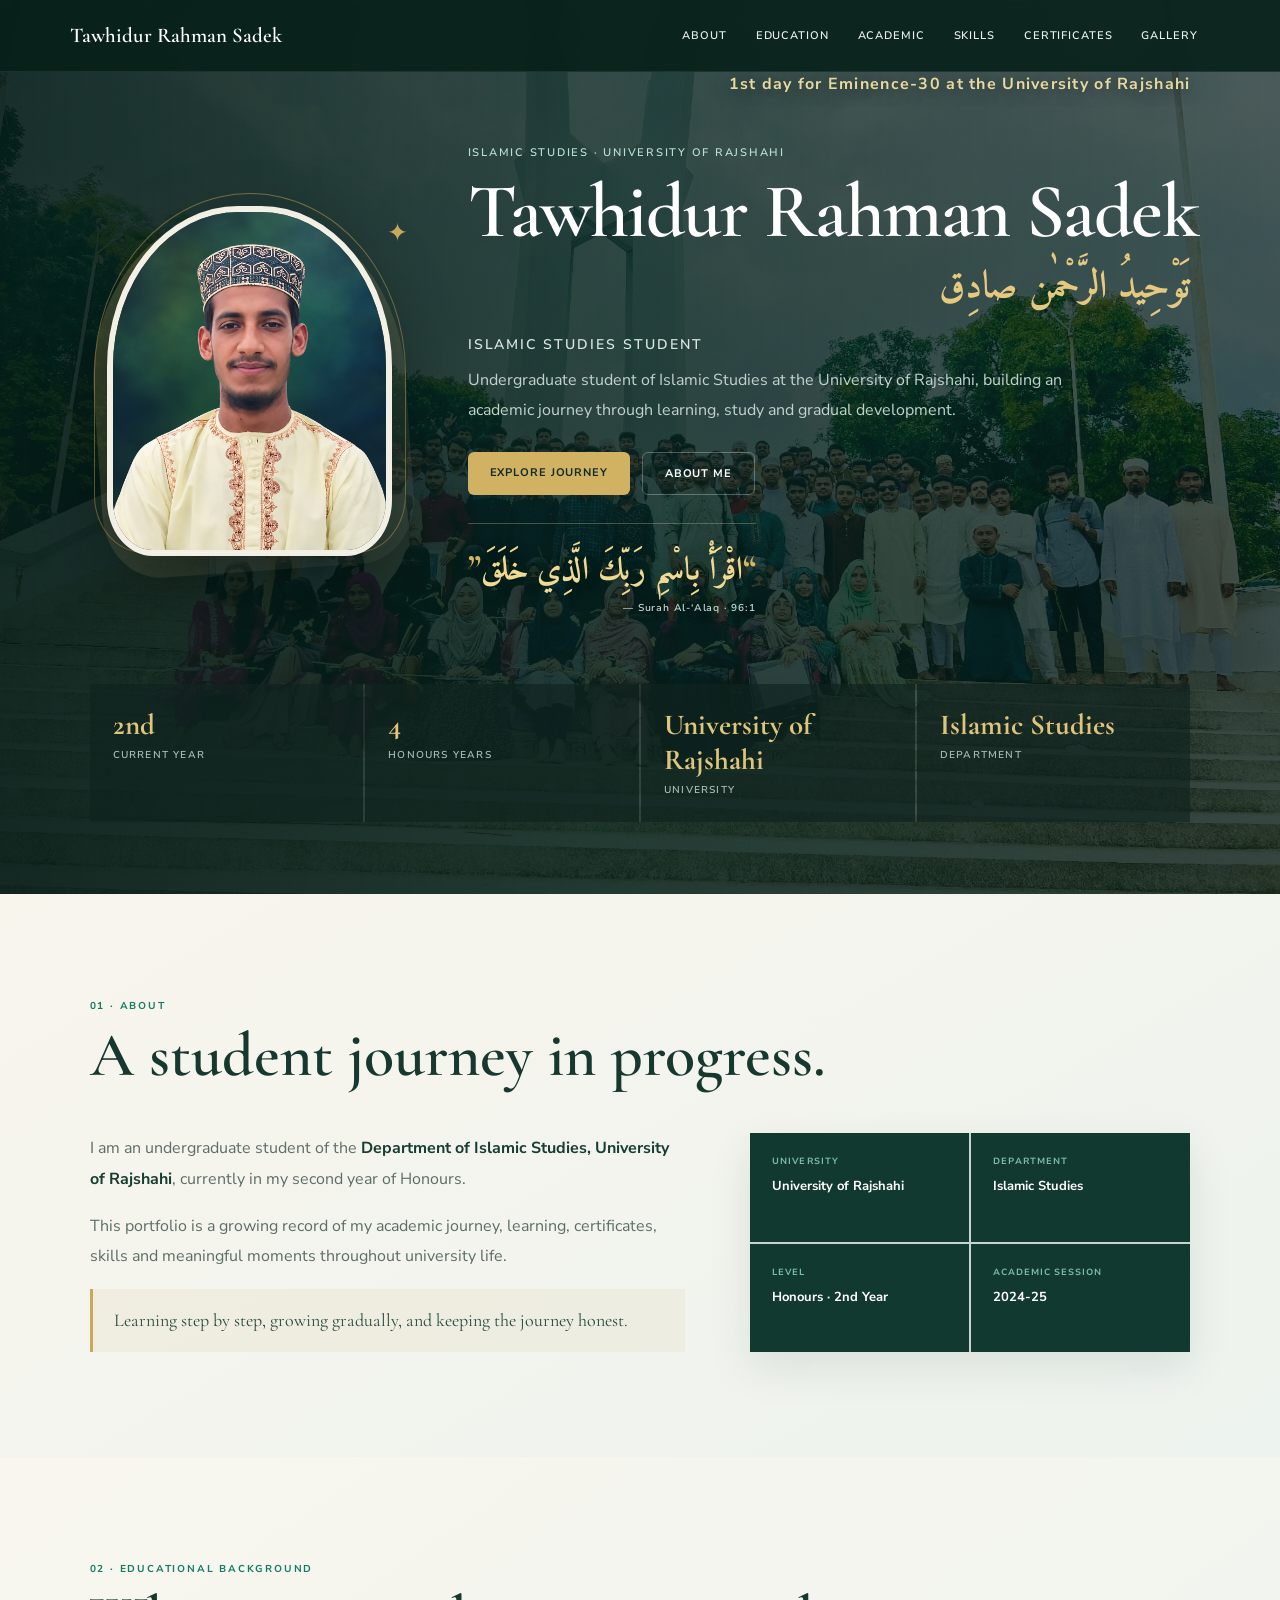
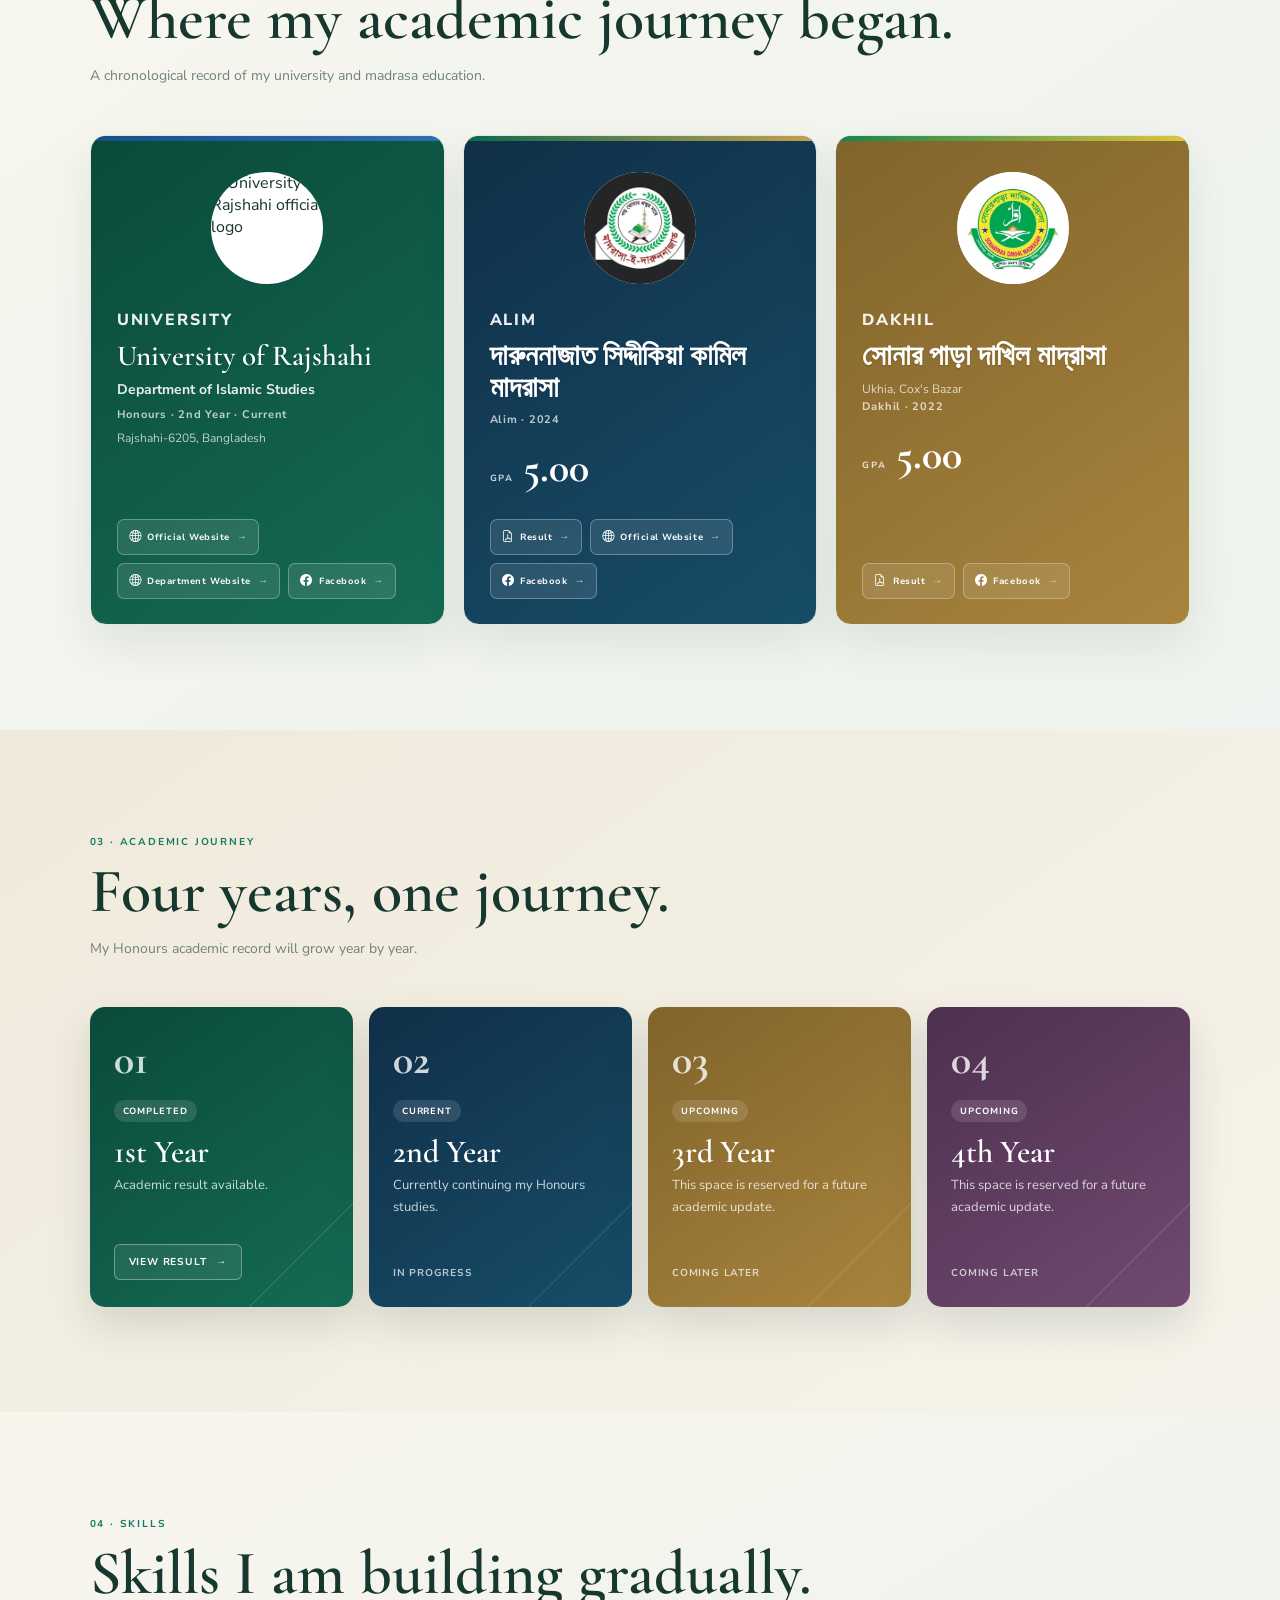
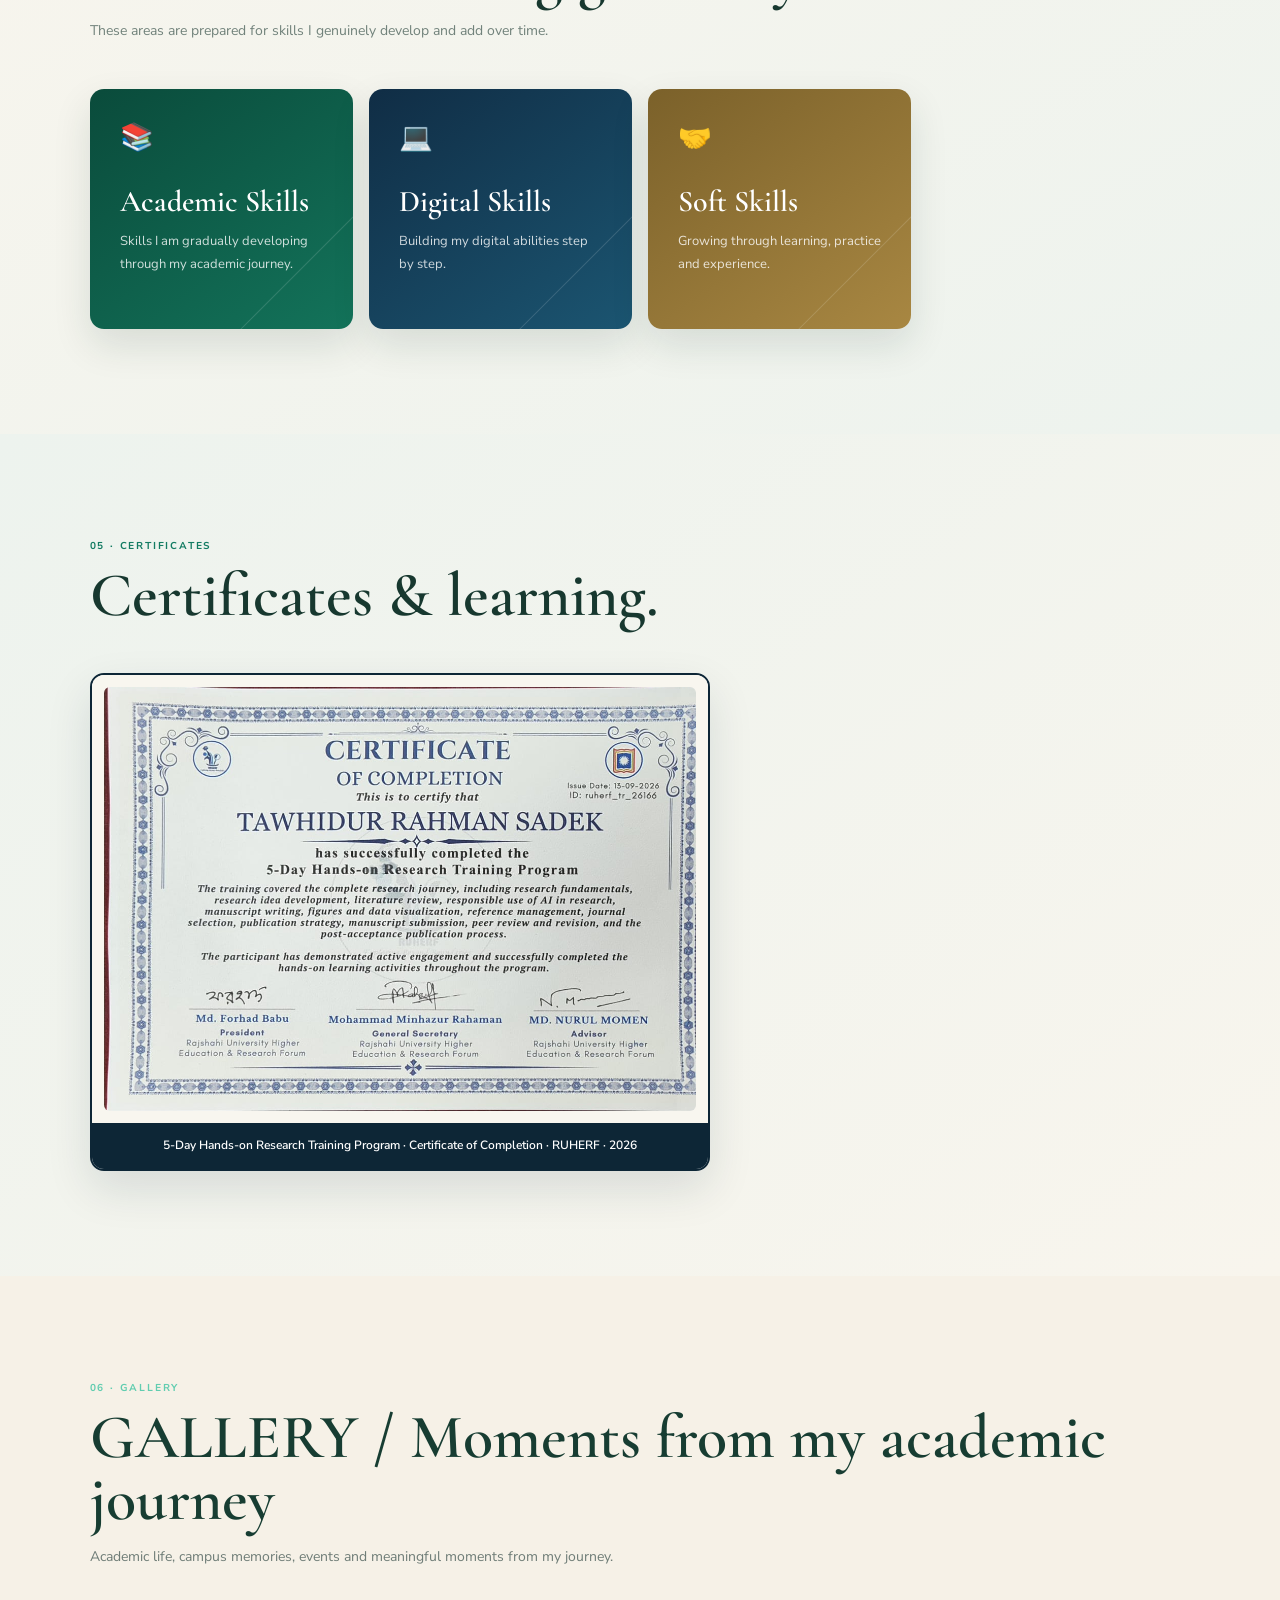
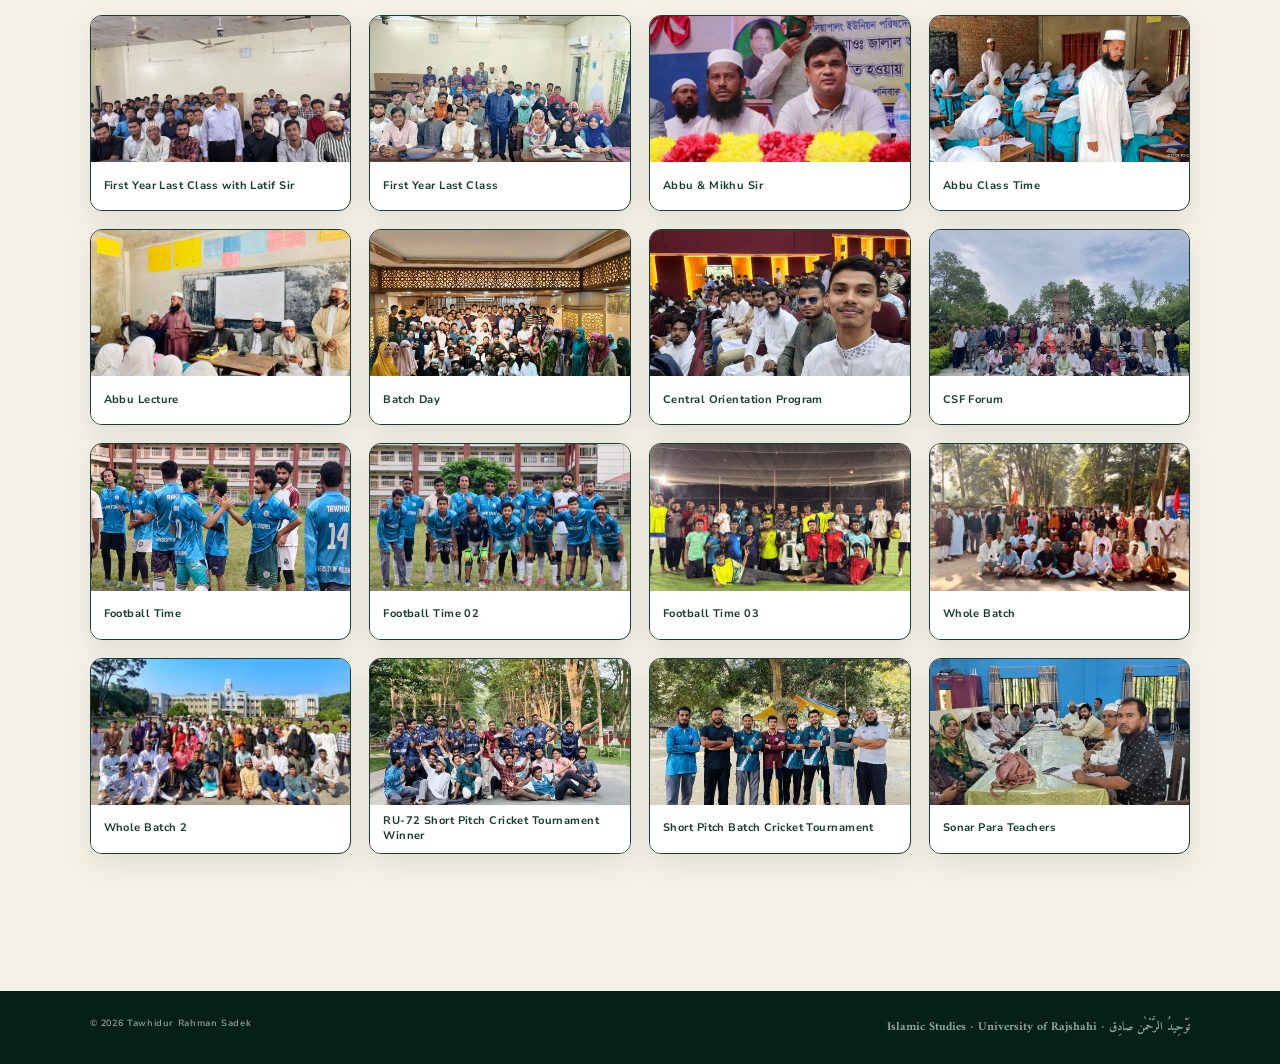
==== commit c21ff5ea: "Remove contact section for future redesign" ====
--- a/index.html
+++ b/index.html
@@ -24,7 +24,6 @@
       <a href="#skills">Skills</a>
       <a href="#certificates">Certificates</a>
       <a href="#gallery">Gallery</a>
-      <a href="#contact">Contact</a>
     </div>
   </nav>
 
@@ -310,30 +309,6 @@
       </div>
     </div>
 
-    <section id="contact" class="section light">
-      <div class="contact reveal">
-        <div class="contact-intro">
-          <div class="label">07 · Contact</div>
-          <h2>Let's connect.</h2>
-          <p>Thank you for visiting my academic portfolio. You are welcome to connect with me.</p>
-        </div>
-
-        <div class="contact-box">
-          <a href="mailto:sadektawhid65@gmail.com" class="contact-link contact-email">
-            <span class="contact-icon-wrap"><i class="bi bi-envelope-fill" aria-hidden="true"></i></span>
-            <span class="contact-text"><strong>EMAIL</strong><em>Send me an email</em></span><b>→</b>
-          </a>
-          <a href="https://www.facebook.com/TAWHIDURRAHMANSADEK" target="_blank" rel="noopener noreferrer" class="contact-link contact-facebook">
-            <span class="contact-icon-wrap"><i class="bi bi-facebook" aria-hidden="true"></i></span>
-            <span class="contact-text"><strong>FACEBOOK</strong><em>Connect with me on Facebook</em></span><b>→</b>
-          </a>
-          <a href="https://wa.me/8801645983436?text=Assalamu%20Alaikum%21%20Thank%20you%20for%20visiting%20my%20academic%20portfolio.%20I%20truly%20appreciate%20your%20time%20and%20interest.%20JazakAllahu%20Khairan." target="_blank" rel="noopener noreferrer" class="contact-link contact-whatsapp">
-            <span class="contact-icon-wrap"><i class="bi bi-whatsapp" aria-hidden="true"></i></span>
-            <span class="contact-text"><strong>WHATSAPP</strong><em>Message me on WhatsApp</em></span><b>→</b>
-          </a>
-        </div>
-      </div>
-    </section>
   </main>
 
   <footer>
--- a/style.css
+++ b/style.css
@@ -17,7 +17,7 @@
 .pattern{position:absolute;width:360px;height:360px;border:1px solid rgba(201,168,91,.16);transform:rotate(45deg);pointer-events:none}.pattern:before,.pattern:after{content:"";position:absolute;inset:35px;border:1px solid rgba(201,168,91,.12)}
 .pattern-one{right:-100px;top:150px}.pattern-two{left:-220px;bottom:-180px;transform:rotate(45deg) scale(.8)}
 .arch-glow{position:absolute;width:650px;height:650px;right:-180px;top:-150px;border-radius:50%;background:radial-gradient(circle,rgba(53,192,151,.16),transparent 68%)}
-.hero-content{max-width:1180px;margin:auto;display:grid;grid-template-columns:360px 1fr;align-items:center;gap:85px;position:relative;z-index:2}
+.hero-content{max-width:1240px;margin:auto;display:grid;grid-template-columns:360px 1fr;align-items:center;gap:60px;position:relative;z-index:2}
 .portrait-wrap{width:320px;height:380px;position:relative;display:grid;place-items:center}
 .portrait-backdrop{position:absolute;inset:18px 4px 0;border-radius:48% 48% 18% 18%;background:linear-gradient(145deg,rgba(201,168,91,.32),rgba(255,255,255,.05));transform:rotate(-4deg)}
 .portrait{width:285px;height:350px;object-fit:cover;object-position:center;border-radius:46% 46% 16% 16%;border:6px solid rgba(250,247,237,.96);box-shadow:0 28px 70px rgba(0,0,0,.38);position:relative;z-index:2}
@@ -52,6 +52,9 @@
 .education-grid{max-width:1180px;margin:auto;display:grid;grid-template-columns:repeat(3,1fr);gap:18px;align-items:stretch}
 .education-card{position:relative;overflow:hidden;min-height:470px;padding:30px 26px 25px;border-radius:16px;background:#fff;border:1px solid #dfe7e1;box-shadow:0 18px 45px rgba(20,55,45,.09);display:flex;flex-direction:column;transition:transform .3s,box-shadow .3s}
 .education-card:hover{transform:translateY(-6px);box-shadow:0 24px 52px rgba(20,55,45,.13)}
+.university-card{background:linear-gradient(145deg,#0b4a3a,#146b54)}
+.alim-card{background:linear-gradient(145deg,#102f48,#174d68)}
+.dakhil-card{background:linear-gradient(145deg,#80642b,#a9843d)}
 .education-card:before{content:"";position:absolute;inset:0 0 auto;height:5px}
 .university-card:before{background:linear-gradient(90deg,#174f8a,#2d6fb5)}
 .alim-card:before{background:linear-gradient(90deg,#0b694d,#c7a04b)}
@@ -59,8 +62,19 @@
 .institution-logo-wrap{height:125px;display:grid;place-items:center;margin-bottom:20px}
 .institution-logo{width:112px;height:112px;object-fit:contain;border-radius:50%;background:#fff}
 .education-body{display:flex;flex-direction:column;flex:1}
-.education-type{font:700 9px "Nunito Sans",sans-serif;letter-spacing:.18em;text-transform:uppercase;color:#8c7131;margin-bottom:9px}
+.education-type{font:800 16px "Nunito Sans",sans-serif;letter-spacing:.12em;text-transform:uppercase;margin-bottom:10px;line-height:1.2}
+.university-card .education-type,.alim-card .education-type,.dakhil-card .education-type{color:rgba(255,255,255,.92)}
+.university-card h3,.alim-card h3,.dakhil-card h3{color:#fff}
+.university-card .education-program,.alim-card .education-program,.dakhil-card .education-program{color:rgba(255,255,255,.9)}
+.university-card .education-status,.alim-card .education-status,.dakhil-card .education-status,.university-card .education-location,.alim-card .education-location,.dakhil-card .education-location{color:rgba(255,255,255,.72)}
+.university-card .gpa-display span,.alim-card .gpa-display span,.dakhil-card .gpa-display span{color:rgba(255,255,255,.8)}
+.university-card .gpa-display strong,.alim-card .gpa-display strong,.dakhil-card .gpa-display strong{color:#fff}
+.university-card .education-links a,.university-card .education-result-btn,.alim-card .education-links a,.alim-card .education-result-btn,.dakhil-card .education-links a,.dakhil-card .education-result-btn{background:rgba(255,255,255,.10);border-color:rgba(255,255,255,.28);color:#fff}
+.university-card .education-links .link-icon,.alim-card .education-links .link-icon,.dakhil-card .education-links .link-icon{color:#fff}
+.university-card .education-links b,.alim-card .education-links b,.dakhil-card .education-links b{color:#f4d98a}
+.university-card .education-links a:hover,.university-card .education-result-btn:hover,.alim-card .education-links a:hover,.alim-card .education-result-btn:hover,.dakhil-card .education-links a:hover,.dakhil-card .education-result-btn:hover{background:rgba(255,255,255,.18);border-color:rgba(255,255,255,.45)}
 .education-card h3{font:600 29px/1.1 "Cormorant Garamond",serif;color:#173d32;margin:0 0 8px}
+.university-card h3,.alim-card h3,.dakhil-card h3{color:#fff!important;text-shadow:0 1px 2px rgba(0,0,0,.18)}
 .education-program{font-size:14px;font-weight:700;color:#315b4e;margin-bottom:8px}
 .education-status{font:700 11px "Nunito Sans",sans-serif;letter-spacing:.07em;color:#62776e;margin-bottom:7px}
 .education-location{font-size:12px;color:#7c8c85;line-height:1.6}
@@ -86,7 +100,7 @@
 .year-card h3{font:600 32px "Cormorant Garamond",serif;margin-top:10px}.year-card p{font-size:13px;line-height:1.7;color:rgba(255,255,255,.78);margin-top:3px}
 .result-btn,.card-note{margin-top:auto;width:max-content}.result-btn{border:1px solid rgba(255,255,255,.35);background:rgba(255,255,255,.08);color:#fff;padding:10px 14px;border-radius:6px;font:700 10px "Nunito Sans",sans-serif;letter-spacing:.08em;text-transform:uppercase;cursor:pointer;transition:.25s}.result-btn:hover{background:rgba(255,255,255,.17)}.result-btn span{margin-left:6px}.card-note{font:700 10px "Nunito Sans",sans-serif;letter-spacing:.08em;text-transform:uppercase;color:rgba(255,255,255,.7)}
 
-.skills-grid{max-width:1180px;margin:auto;display:grid;grid-template-columns:repeat(3,1fr);gap:16px}
+.skills-grid{max-width:1180px;margin:auto;display:grid;grid-template-columns:repeat(4,1fr);gap:16px}
 .skill-category{min-height:240px;padding:30px;border-radius:14px;position:relative;overflow:hidden;color:#fff;box-shadow:0 16px 38px rgba(18,50,42,.12);transition:.3s}.skill-category:hover{transform:translateY(-5px)}
 .skill-category:after{content:"";position:absolute;width:190px;height:190px;border:1px solid rgba(255,255,255,.14);transform:rotate(45deg);right:-110px;bottom:-105px}
 .skill-category.academic{background:linear-gradient(145deg,#0a4b3b,#13735a)}.skill-category.digital{background:linear-gradient(145deg,#102d45,#1b5571)}.skill-category.soft{background:linear-gradient(145deg,#7b612a,#a88742)}
@@ -114,12 +128,12 @@
 .reveal{opacity:0;transform:translateY(22px);transition:opacity .75s ease,transform .75s ease}.reveal.visible{opacity:1;transform:none}
 
 @media(max-width:1000px){.education-grid{grid-template-columns:1fr}.education-card{min-height:410px}.hero-content{grid-template-columns:300px 1fr;gap:45px}.portrait-wrap{width:285px;height:350px}.portrait{width:255px;height:320px}.year-grid{grid-template-columns:repeat(2,1fr)}.skills-grid{grid-template-columns:1fr}}
-@media(max-width:850px){.nav-links{display:none;position:absolute;top:72px;left:0;right:0;flex-direction:column;background:#09261f;padding:10px}.nav-links.open{display:flex}.nav-links a{padding:13px 20px}.nav-toggle{display:block}.hero{min-height:auto;padding-top:120px}.hero-content{grid-template-columns:1fr;gap:35px;text-align:center}.portrait-wrap{margin:auto}.hero-copy{margin:auto}.intro{margin:auto}.actions{justify-content:center}.hero-quote{margin-left:auto;margin-right:auto;text-align:center}.hero-quote small{text-align:center}.stats{grid-template-columns:repeat(2,1fr);margin-top:52px}.about-grid,.contact,.certificate-card{grid-template-columns:1fr}.certificate-art{min-height:260px}.certificate-copy{padding:38px}.gallery-grid{grid-template-columns:1fr 1fr;grid-template-rows:220px 150px}.gallery-item.large{grid-row:auto;grid-column:1 / span 2}.section{padding:78px 6vw}footer{flex-direction:column}}
+@media(max-width:850px){.nav-links{display:none;position:absolute;top:72px;left:0;right:0;flex-direction:column;background:#09261f;padding:10px}.nav-links.open{display:flex}.nav-links a{padding:13px 20px}.nav-toggle{display:block}.hero{min-height:auto;padding-top:120px}.hero-content{grid-template-columns:1fr;gap:35px;text-align:center}.portrait-wrap{margin:auto}.hero-copy{margin:auto}.intro{margin:auto}.actions{justify-content:center}.hero-quote{margin-left:auto;margin-right:auto;text-align:center}.hero-quote small{text-align:center}.stats{grid-template-columns:repeat(2,1fr);margin-top:52px}.about-grid,.contact,.certificate-card{grid-template-columns:1fr}.certificate-art{min-height:260px}.certificate-copy{padding:38px}.gallery-grid{grid-template-columns:repeat(4,minmax(0,1fr));grid-template-rows:none}.gallery-item.large{grid-row:auto;grid-column:1 / span 2}.section{padding:78px 6vw}footer{flex-direction:column}}
 @media(max-width:560px){.education-card{padding:25px 20px}.education-card h3{font-size:27px}.institution-logo-wrap{height:105px}.institution-logo{width:95px;height:95px}.education-links a,.education-result-btn{width:100%;text-align:center}.pdf-frame{height:68vh}.brand{font-size:19px}.hero h1{font-size:47px}.arabic-name{font-size:27px}.portrait-wrap{width:235px;height:300px}.portrait{width:215px;height:275px}.stats strong{font-size:25px}.stats span{font-size:9px}.year-grid{grid-template-columns:1fr}.year-card{min-height:270px}.info-card{grid-template-columns:1fr}.gallery-grid{grid-template-columns:1fr;grid-template-rows:170px 140px 140px 140px}.gallery-item.large{grid-column:auto}.contact-link{grid-template-columns:92px 1fr 15px;padding:18px 14px}.contact-link strong{font-size:12px}.hero-calligraphy{font-size:22px}.certificate-copy h3{font-size:34px}}
 
 /* Gallery */
 .gallery-section{padding-bottom:115px}
-.gallery-grid{max-width:1180px;margin:auto;display:grid;grid-template-columns:repeat(3,1fr);gap:16px}
+.gallery-grid{max-width:1180px;margin:auto;display:grid;grid-template-columns:repeat(4,minmax(0,1fr));gap:16px}
 .gallery-item{position:relative;display:block;width:100%;aspect-ratio:4/3;padding:0;border:1px solid rgba(255,255,255,.12);border-radius:14px;overflow:hidden;background:#0b2d26;cursor:pointer;text-align:left;box-shadow:0 14px 34px rgba(0,0,0,.14)}
 .gallery-item img{width:100%;height:100%;object-fit:cover;display:block;transition:transform .55s ease,filter .35s ease}
 .gallery-item:after{content:"";position:absolute;inset:0;background:linear-gradient(180deg,transparent 35%,rgba(3,18,14,.82) 100%);pointer-events:none}
@@ -148,7 +162,7 @@
 .hero-slide.is-active{opacity:1;visibility:visible}
 .hero-slide img{width:100%;height:100%;display:block;object-fit:cover;object-position:center}
 .hero-overlay{position:absolute;inset:0;z-index:1;background:linear-gradient(90deg,rgba(4,28,22,.84) 0%,rgba(5,35,28,.68) 48%,rgba(4,25,20,.48) 100%),linear-gradient(180deg,rgba(4,26,21,.34),rgba(4,24,19,.62))}
-.hero-image-caption{position:absolute;right:7vw;bottom:104px;z-index:3;max-width:min(48vw,620px);padding:8px 13px;border:1px solid rgba(225,205,143,.24);border-radius:5px;background:rgba(3,24,19,.46);backdrop-filter:blur(5px);color:#e8d99f;font:600 10px/1.4 "Nunito Sans",sans-serif;letter-spacing:.06em;text-align:right;overflow-wrap:anywhere;box-shadow:0 8px 25px rgba(0,0,0,.12)}
+.hero-image-caption{position:absolute;top:74px;right:7vw;z-index:3;max-width:min(48vw,700px);padding:0;color:#e8d99f;font:700 clamp(14px,1.25vw,18px)/1.35 "Nunito Sans",sans-serif;letter-spacing:.08em;text-align:right;text-shadow:0 2px 16px rgba(0,0,0,.55);overflow-wrap:anywhere}
 .hero-content,.stats{z-index:2}
 .hero-content{grid-template-columns:320px minmax(0,1fr);gap:58px}
 .hero-copy{max-width:760px}
@@ -197,7 +211,7 @@
 .gallery-section{background:#f6f1e7;color:#173d32}
 .gallery-section .section-head h2{color:#173d32}
 .gallery-section .section-note{color:#6f7d77}
-.gallery-grid{grid-template-columns:repeat(3,1fr);gap:18px}
+.gallery-grid{grid-template-columns:repeat(4,minmax(0,1fr));gap:18px}
 .gallery-item{aspect-ratio:4/3;height:auto;border:1px solid #173d32;border-radius:12px;background:#fff;box-shadow:0 10px 28px rgba(23,61,50,.10);display:flex;flex-direction:column;padding:0;overflow:hidden}
 .gallery-item:after{display:none}
 .gallery-item img{width:100%;height:calc(100% - 48px);object-fit:cover;flex:1;transition:transform .55s ease}
@@ -253,5 +267,5 @@
 @media(max-width:560px){.certificate-grid{grid-template-columns:minmax(0,1fr)}.certificate-image-wrap{padding:8px}.certificate-caption{font-size:11px;padding:11px}.certificate-lightbox{padding:10px}.certificate-lightbox-viewer img{max-width:96vw;max-height:88dvh}.certificate-lightbox-close{top:12px;right:12px}}
 
 @media(max-width:700px){
-  .hero-image-caption{right:5vw;bottom:104px;max-width:78vw;font-size:9px;padding:7px 10px}
-}
+  .hero-image-caption{top:62px;right:5vw;max-width:82vw;font-size:11px;letter-spacing:.05em}
+}
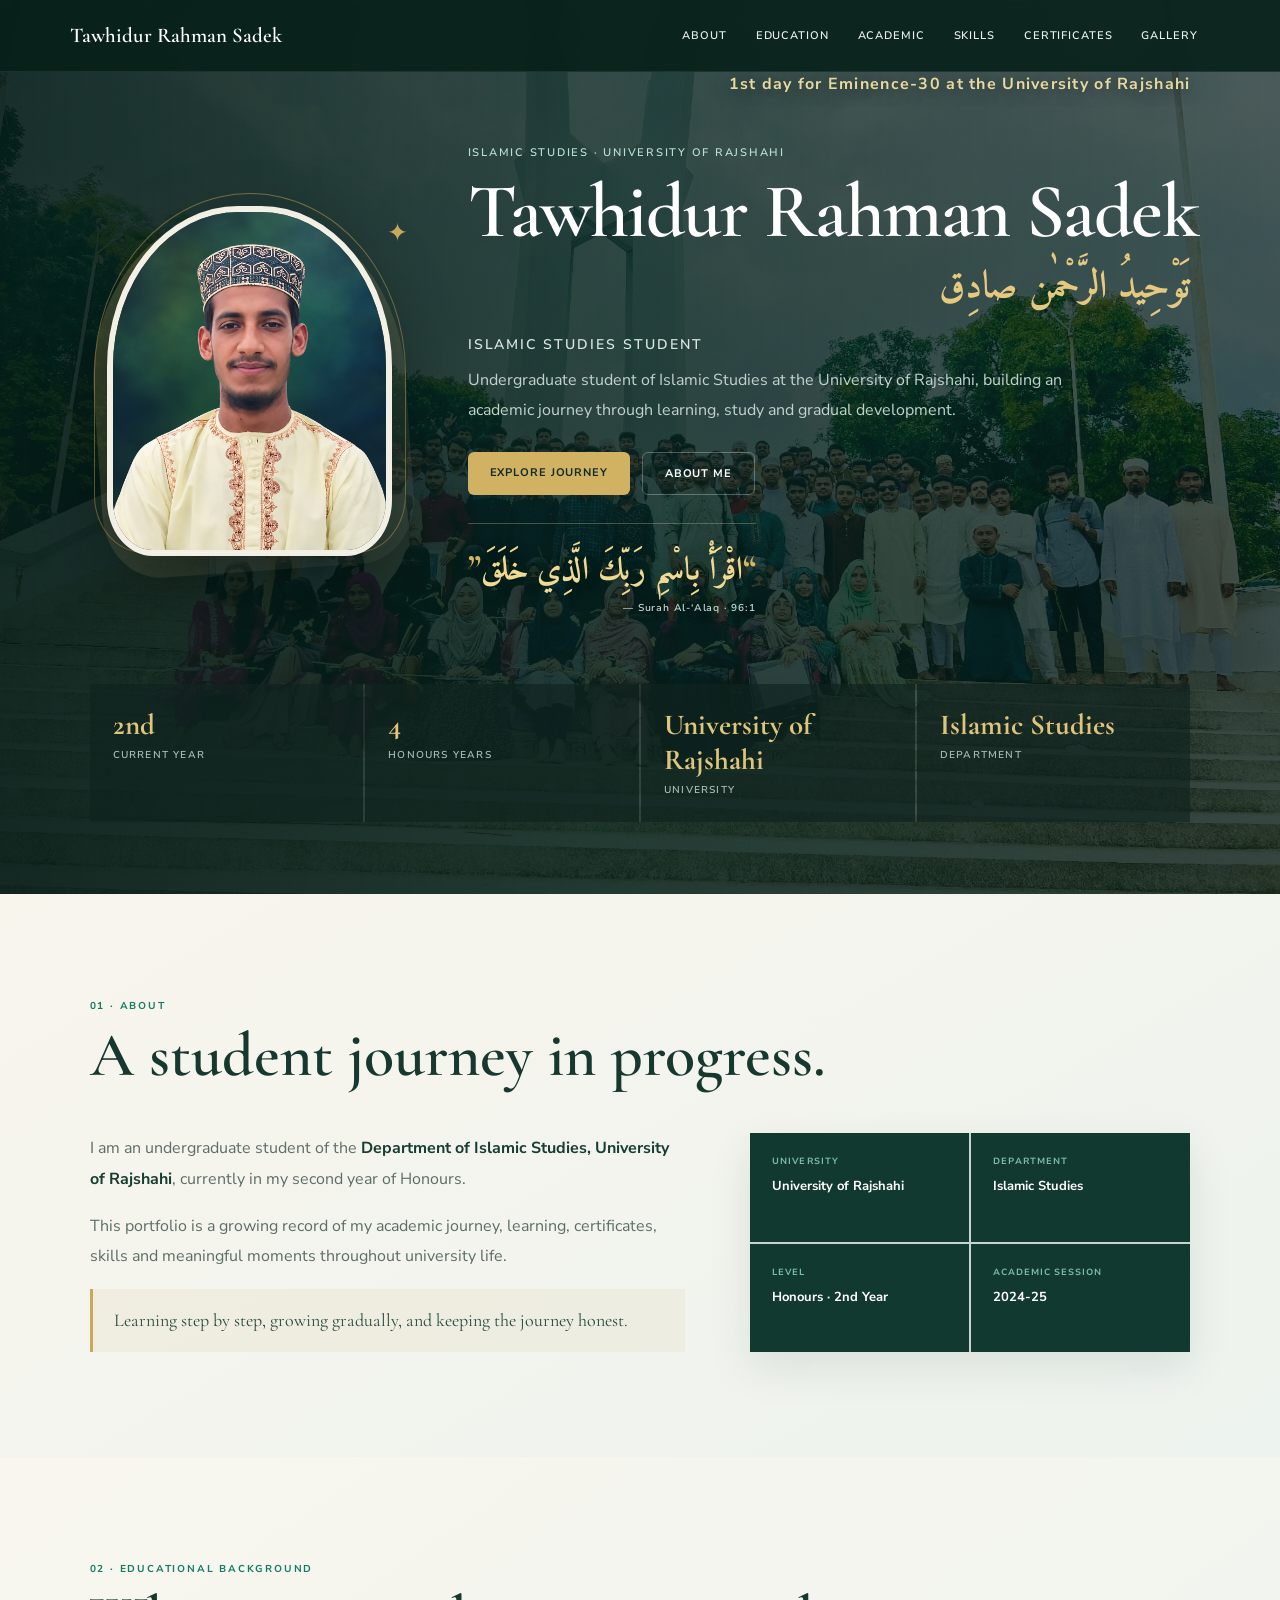
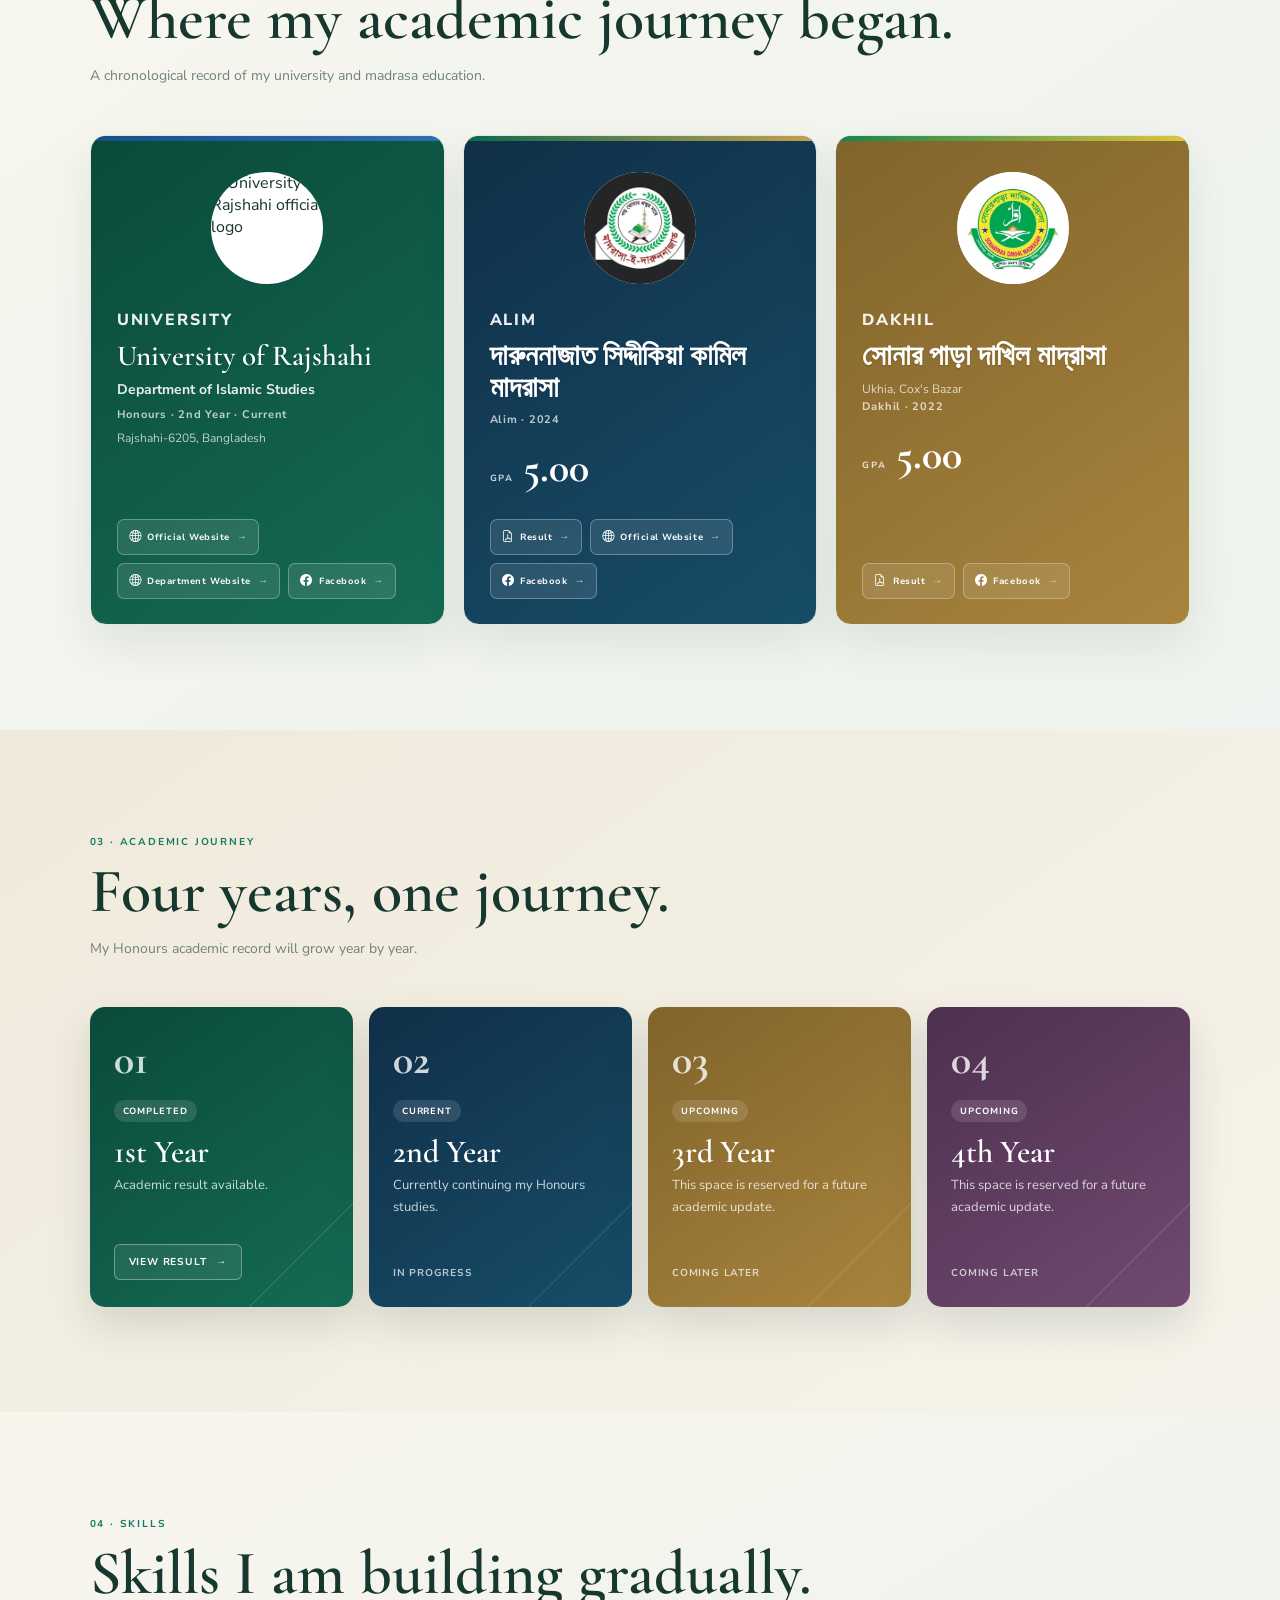
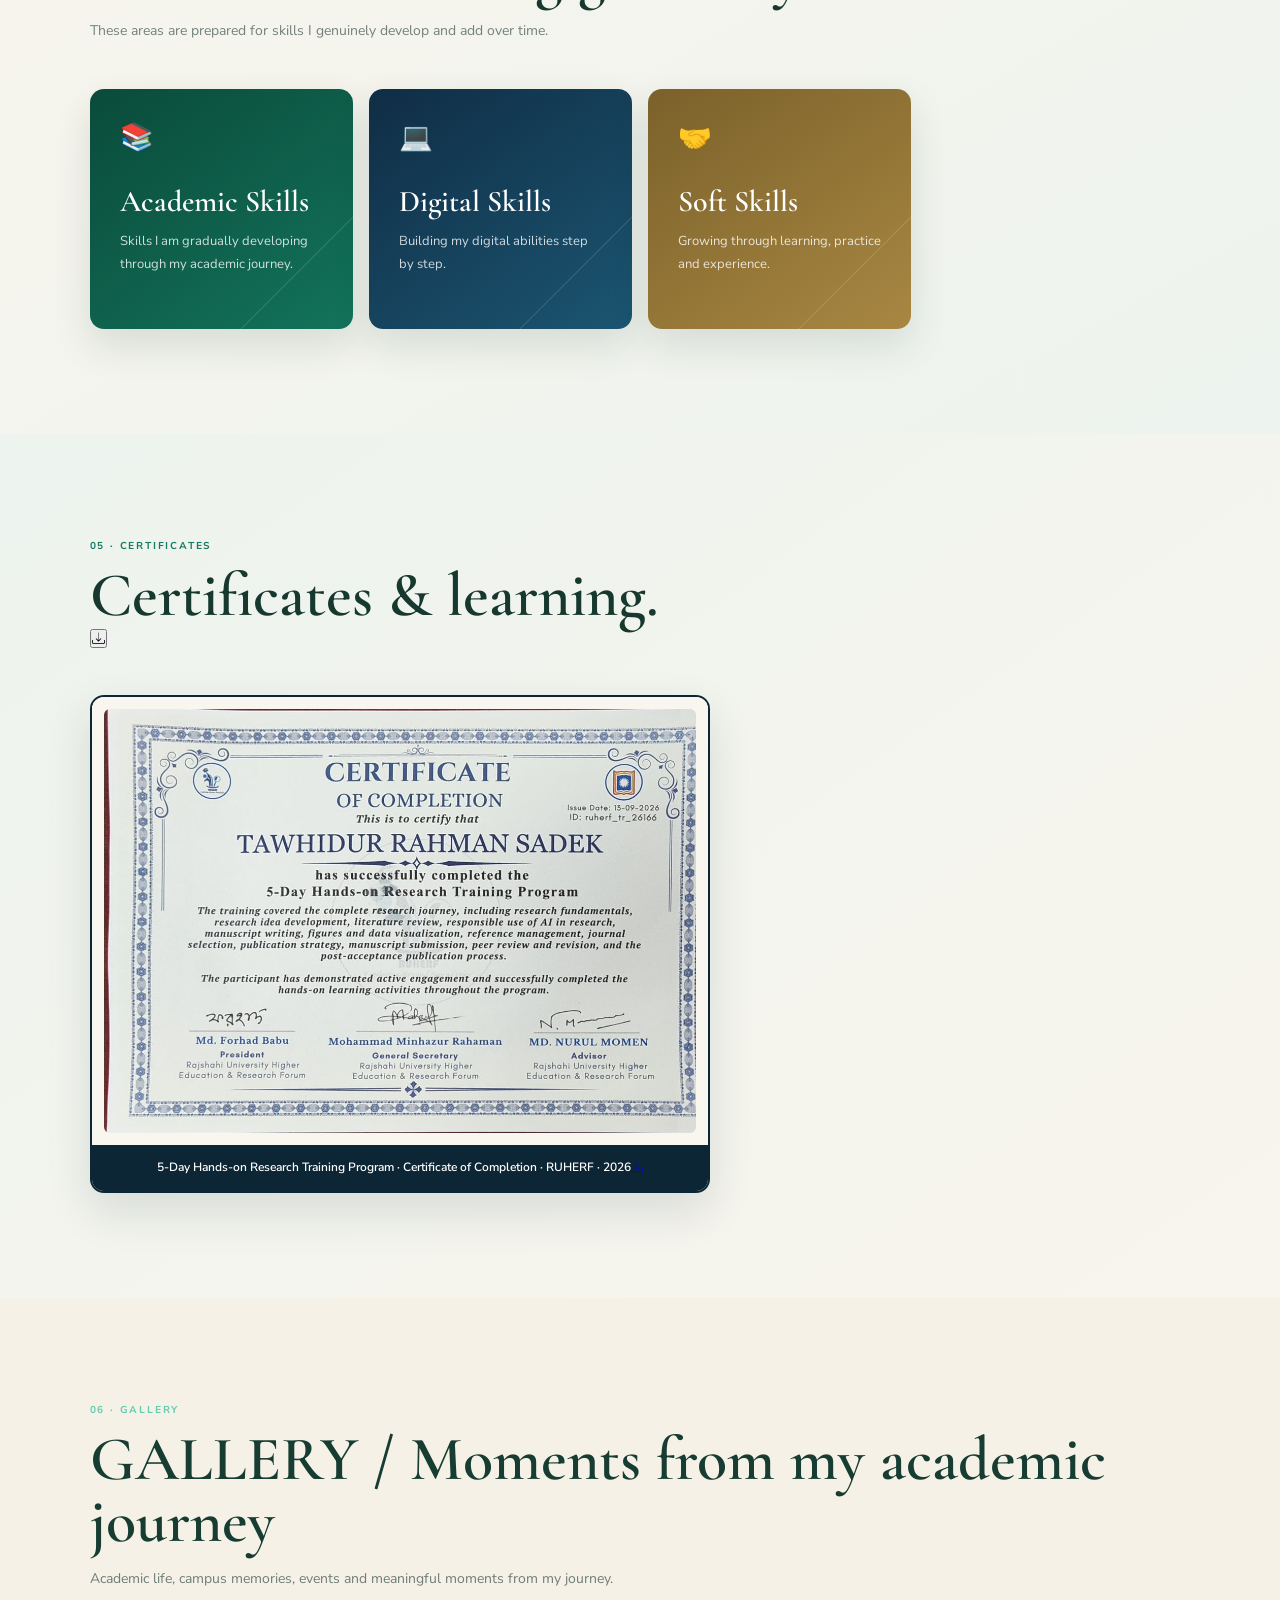
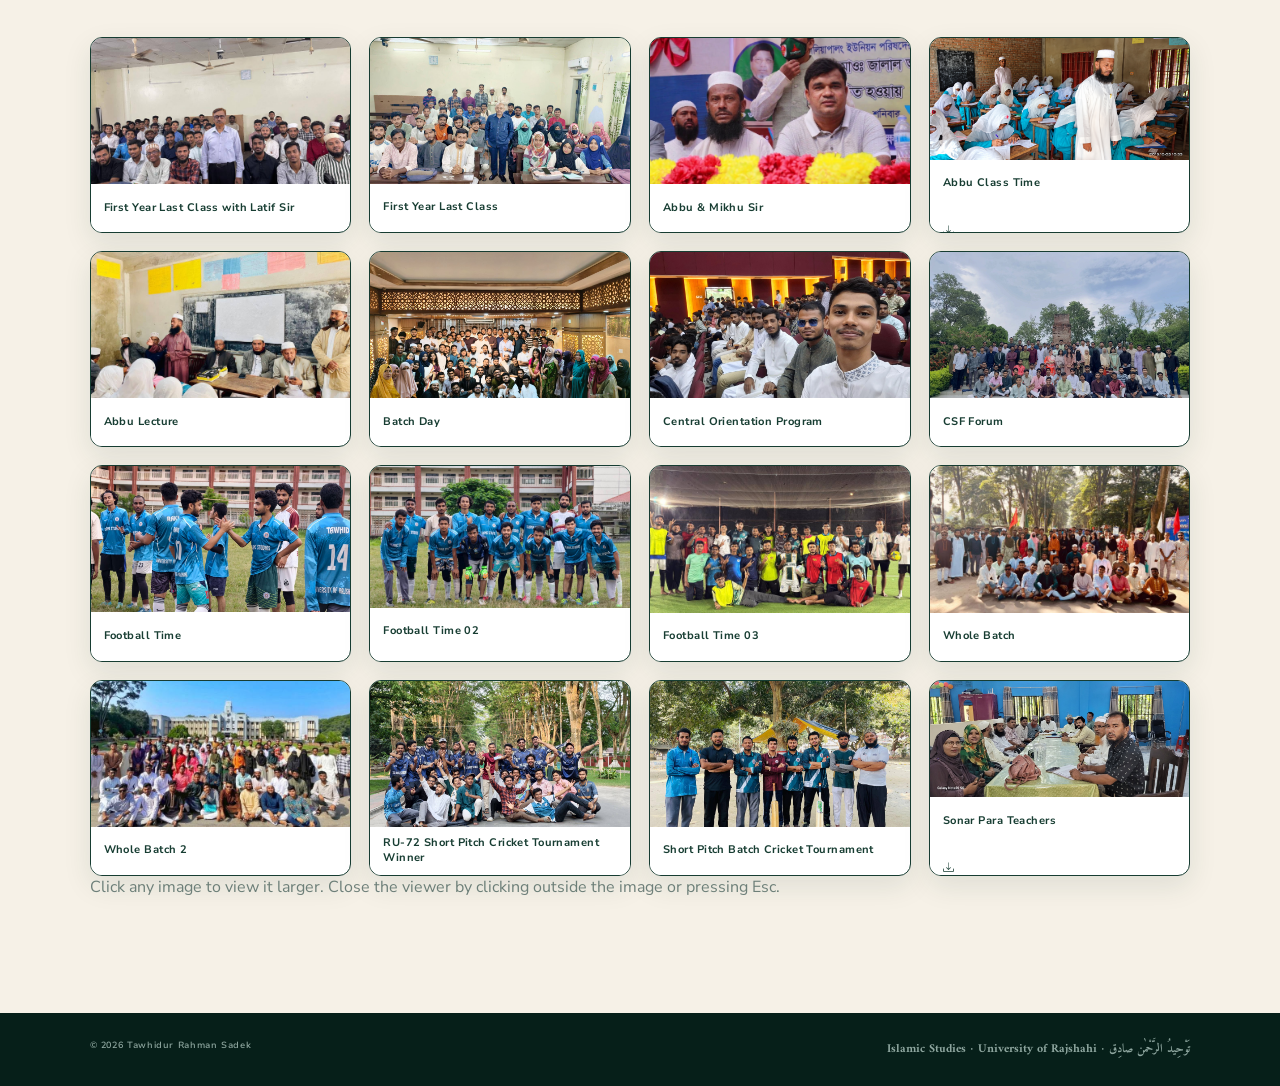
==== commit b8ec11a7: "Add certificate and gallery download controls" ====
--- a/index.html
+++ b/index.html
@@ -244,14 +244,14 @@
     <section id="certificates" class="section certificate-section">
       <div class="section-head reveal">
         <div class="label">05 · Certificates</div>
-        <h2>Certificates & learning.</h2>
+        <div class="section-title-row"><h2>Certificates & learning.</h2><button class="section-download-btn" id="downloadAllCertificates" type="button" aria-label="Download all certificates" title="Download all certificates"><i class="bi bi-download" aria-hidden="true"></i></button></div>
       </div>
       <div class="certificate-grid">
         <article class="certificate-item reveal">
           <button class="certificate-image-wrap" id="openCertificate" type="button" aria-label="View research training certificate full screen" aria-haspopup="dialog">
             <img src="IMG-20260929-WA0010 (1).jpg" alt="Certificate of Completion — 5-Day Hands-on Research Training Program" loading="lazy">
           </button>
-          <p class="certificate-caption">5-Day Hands-on Research Training Program · Certificate of Completion · RUHERF · 2026</p>
+          <div class="certificate-caption"><span>5-Day Hands-on Research Training Program · Certificate of Completion · RUHERF · 2026</span><a class="certificate-download-btn" href="IMG-20260929-WA0010 (1).jpg" download="5-Day Hands-on Research Training Program - Certificate of Completion - RUHERF - 2026.jpg" aria-label="Download certificate" title="Download certificate"><i class="bi bi-download" aria-hidden="true"></i></a></div>
         </article>
       </div>
     </section>
@@ -280,22 +280,22 @@
         <p class="section-note">Academic life, campus memories, events and meaningful moments from my journey.</p>
       </div>
       <div class="gallery-grid" id="galleryGrid">
-        <button class="gallery-item" type="button" data-index="0"><img src="1st year last class with Latif sir.jpg" alt="First Year Last Class with Latif Sir" loading="lazy"><span>First Year Last Class with Latif Sir</span></button>
-        <button class="gallery-item" type="button" data-index="1"><img src="1st year last class.jpg" alt="First Year Last Class" loading="lazy"><span>First Year Last Class</span></button>
-        <button class="gallery-item" type="button" data-index="2"><img src="Abbu & Mikhu Sir(2).jfif" alt="Abbu & Mikhu Sir" loading="lazy"><span>Abbu & Mikhu Sir</span></button>
-        <button class="gallery-item" type="button" data-index="3"><img src="Abbu Class Time.png" alt="Abbu Class Time" loading="lazy"><span>Abbu Class Time</span></button>
-        <button class="gallery-item" type="button" data-index="4"><img src="Abbu Lecture.jpg" alt="Abbu Lecture" loading="lazy"><span>Abbu Lecture</span></button>
-        <button class="gallery-item" type="button" data-index="5"><img src="batch day.jpg" alt="Batch Day" loading="lazy"><span>Batch Day</span></button>
-        <button class="gallery-item" type="button" data-index="6"><img src="Central orientation program.jpg" alt="Central Orientation Program" loading="lazy"><span>Central Orientation Program</span></button>
-        <button class="gallery-item" type="button" data-index="7"><img src="CSF forum.jpg" alt="CSF Forum" loading="lazy"><span>CSF Forum</span></button>
-        <button class="gallery-item" type="button" data-index="8"><img src="Football time.jpg" alt="Football Time" loading="lazy"><span>Football Time</span></button>
-        <button class="gallery-item" type="button" data-index="9"><img src="Football time02.jpg" alt="Football Time 02" loading="lazy"><span>Football Time 02</span></button>
-        <button class="gallery-item" type="button" data-index="10"><img src="Football time03.jpg" alt="Football Time 03" loading="lazy"><span>Football Time 03</span></button>
-        <button class="gallery-item" type="button" data-index="11"><img src="Hole batch.jpg" alt="Whole Batch" loading="lazy"><span>Whole Batch</span></button>
-        <button class="gallery-item" type="button" data-index="12"><img src="Hole batch2.jpg" alt="Whole Batch 2" loading="lazy"><span>Whole Batch 2</span></button>
-        <button class="gallery-item" type="button" data-index="13"><img src="RU-72 short pitch cricket tournament winner.jpg" alt="RU-72 Short Pitch Cricket Tournament Winner" loading="lazy"><span>RU-72 Short Pitch Cricket Tournament Winner</span></button>
-        <button class="gallery-item" type="button" data-index="14"><img src="short pitch batch cricket tournament.jpg" alt="Short Pitch Batch Cricket Tournament" loading="lazy"><span>Short Pitch Batch Cricket Tournament</span></button>
-        <button class="gallery-item" type="button" data-index="15"><img src="Sonar para teachers2(1).jpg" alt="Sonar Para Teachers" loading="lazy"><span>Sonar Para Teachers</span></button>
+        <button class="gallery-item" type="button" data-index="0"><img src="1st year last class with Latif sir.jpg" alt="First Year Last Class with Latif Sir" loading="lazy"><span class="gallery-item-caption">First Year Last Class with Latif Sir</span><span class="gallery-download" role="button" tabindex="0" aria-label="Download First Year Last Class with Latif Sir" title="Download image"><i class="bi bi-download" aria-hidden="true"></i></span></button>
+        <button class="gallery-item" type="button" data-index="1"><img src="1st year last class.jpg" alt="First Year Last Class" loading="lazy"><span class="gallery-item-caption">First Year Last Class</span><span class="gallery-download" role="button" tabindex="0" aria-label="Download First Year Last Class" title="Download image"><i class="bi bi-download" aria-hidden="true"></i></span></button>
+        <button class="gallery-item" type="button" data-index="2"><img src="Abbu & Mikhu Sir(2).jfif" alt="Abbu & Mikhu Sir" loading="lazy"><span class="gallery-item-caption">Abbu & Mikhu Sir</span><span class="gallery-download" role="button" tabindex="0" aria-label="Download Abbu & Mikhu Sir" title="Download image"><i class="bi bi-download" aria-hidden="true"></i></span></button>
+        <button class="gallery-item" type="button" data-index="3"><img src="Abbu Class Time.png" alt="Abbu Class Time" loading="lazy"><span class="gallery-item-caption">Abbu Class Time</span><span class="gallery-download" role="button" tabindex="0" aria-label="Download Abbu Class Time" title="Download image"><i class="bi bi-download" aria-hidden="true"></i></span></button>
+        <button class="gallery-item" type="button" data-index="4"><img src="Abbu Lecture.jpg" alt="Abbu Lecture" loading="lazy"><span class="gallery-item-caption">Abbu Lecture</span><span class="gallery-download" role="button" tabindex="0" aria-label="Download Abbu Lecture" title="Download image"><i class="bi bi-download" aria-hidden="true"></i></span></button>
+        <button class="gallery-item" type="button" data-index="5"><img src="batch day.jpg" alt="Batch Day" loading="lazy"><span class="gallery-item-caption">Batch Day</span><span class="gallery-download" role="button" tabindex="0" aria-label="Download Batch Day" title="Download image"><i class="bi bi-download" aria-hidden="true"></i></span></button>
+        <button class="gallery-item" type="button" data-index="6"><img src="Central orientation program.jpg" alt="Central Orientation Program" loading="lazy"><span class="gallery-item-caption">Central Orientation Program</span><span class="gallery-download" role="button" tabindex="0" aria-label="Download Central Orientation Program" title="Download image"><i class="bi bi-download" aria-hidden="true"></i></span></button>
+        <button class="gallery-item" type="button" data-index="7"><img src="CSF forum.jpg" alt="CSF Forum" loading="lazy"><span class="gallery-item-caption">CSF Forum</span><span class="gallery-download" role="button" tabindex="0" aria-label="Download CSF Forum" title="Download image"><i class="bi bi-download" aria-hidden="true"></i></span></button>
+        <button class="gallery-item" type="button" data-index="8"><img src="Football time.jpg" alt="Football Time" loading="lazy"><span class="gallery-item-caption">Football Time</span><span class="gallery-download" role="button" tabindex="0" aria-label="Download Football Time" title="Download image"><i class="bi bi-download" aria-hidden="true"></i></span></button>
+        <button class="gallery-item" type="button" data-index="9"><img src="Football time02.jpg" alt="Football Time 02" loading="lazy"><span class="gallery-item-caption">Football Time 02</span><span class="gallery-download" role="button" tabindex="0" aria-label="Download Football Time 02" title="Download image"><i class="bi bi-download" aria-hidden="true"></i></span></button>
+        <button class="gallery-item" type="button" data-index="10"><img src="Football time03.jpg" alt="Football Time 03" loading="lazy"><span class="gallery-item-caption">Football Time 03</span><span class="gallery-download" role="button" tabindex="0" aria-label="Download Football Time 03" title="Download image"><i class="bi bi-download" aria-hidden="true"></i></span></button>
+        <button class="gallery-item" type="button" data-index="11"><img src="Hole batch.jpg" alt="Whole Batch" loading="lazy"><span class="gallery-item-caption">Whole Batch</span><span class="gallery-download" role="button" tabindex="0" aria-label="Download Whole Batch" title="Download image"><i class="bi bi-download" aria-hidden="true"></i></span></button>
+        <button class="gallery-item" type="button" data-index="12"><img src="Hole batch2.jpg" alt="Whole Batch 2" loading="lazy"><span class="gallery-item-caption">Whole Batch 2</span><span class="gallery-download" role="button" tabindex="0" aria-label="Download Whole Batch 2" title="Download image"><i class="bi bi-download" aria-hidden="true"></i></span></button>
+        <button class="gallery-item" type="button" data-index="13"><img src="RU-72 short pitch cricket tournament winner.jpg" alt="RU-72 Short Pitch Cricket Tournament Winner" loading="lazy"><span class="gallery-item-caption">RU-72 Short Pitch Cricket Tournament Winner</span><span class="gallery-download" role="button" tabindex="0" aria-label="Download RU-72 Short Pitch Cricket Tournament Winner" title="Download image"><i class="bi bi-download" aria-hidden="true"></i></span></button>
+        <button class="gallery-item" type="button" data-index="14"><img src="short pitch batch cricket tournament.jpg" alt="Short Pitch Batch Cricket Tournament" loading="lazy"><span class="gallery-item-caption">Short Pitch Batch Cricket Tournament</span><span class="gallery-download" role="button" tabindex="0" aria-label="Download Short Pitch Batch Cricket Tournament" title="Download image"><i class="bi bi-download" aria-hidden="true"></i></span></button>
+        <button class="gallery-item" type="button" data-index="15"><img src="Sonar para teachers2(1).jpg" alt="Sonar Para Teachers" loading="lazy"><span class="gallery-item-caption">Sonar Para Teachers</span><span class="gallery-download" role="button" tabindex="0" aria-label="Download Sonar Para Teachers" title="Download image"><i class="bi bi-download" aria-hidden="true"></i></span></button>
       </div>
       <p class="gallery-note reveal">Click any image to view it larger. Close the viewer by clicking outside the image or pressing Esc.</p>
     </section>
@@ -331,6 +331,7 @@
     </div>
   </div>
 
+  <script src="https://cdn.jsdelivr.net/npm/jszip@3.10.1/dist/jszip.min.js"></script>
   <script src="script.js"></script>
 </body>
 </html>
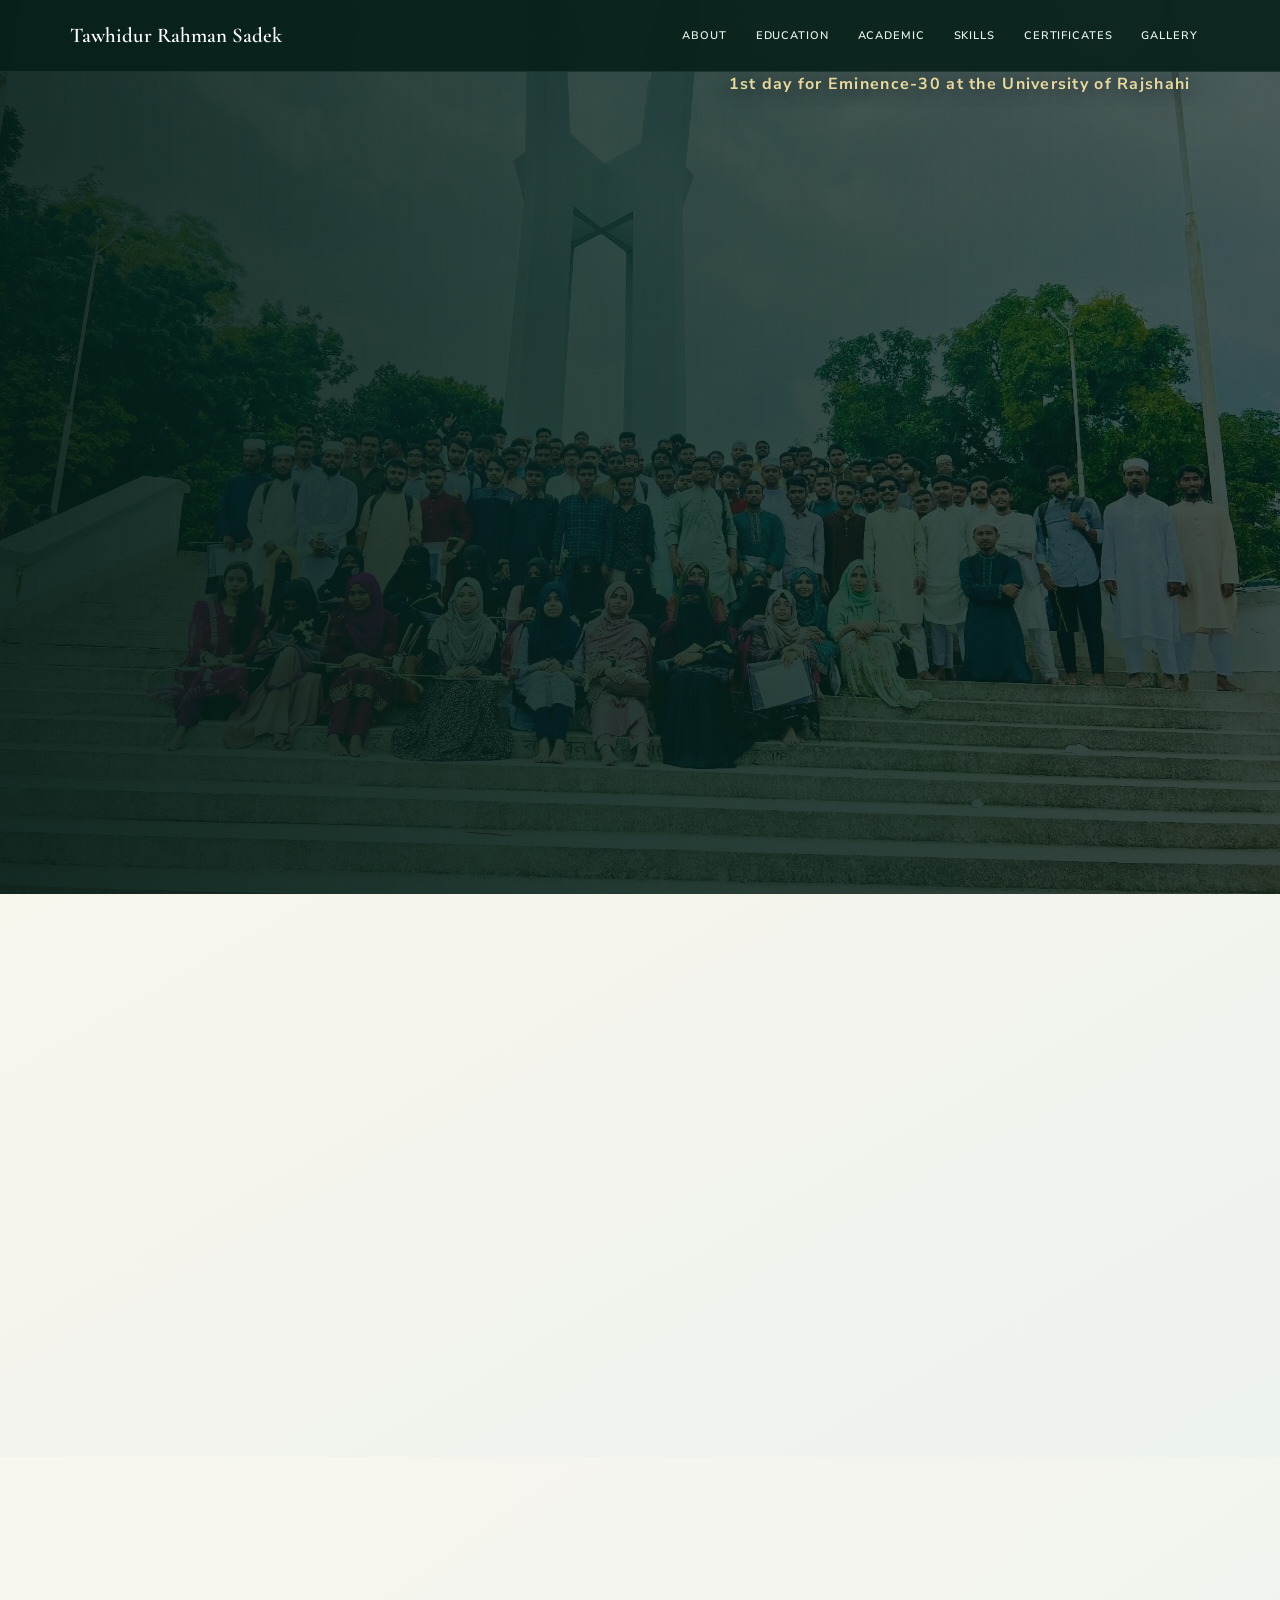
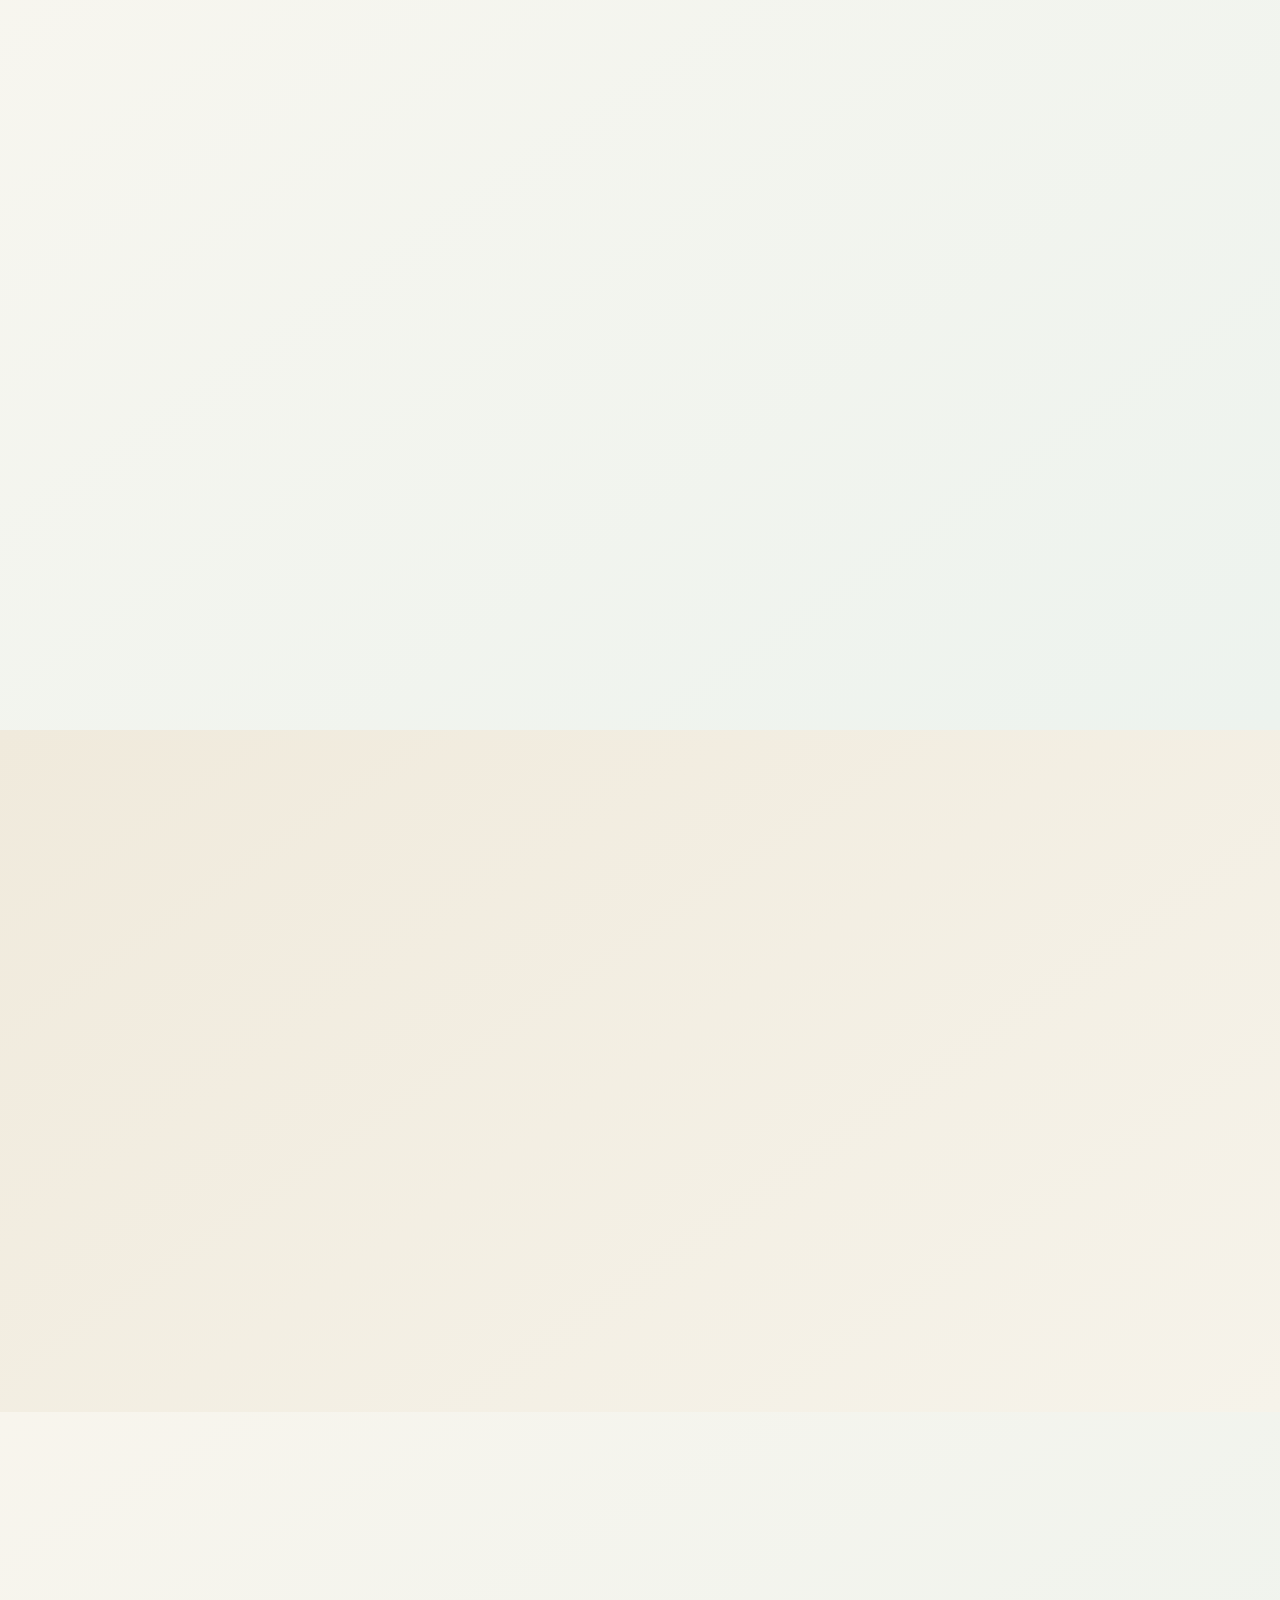
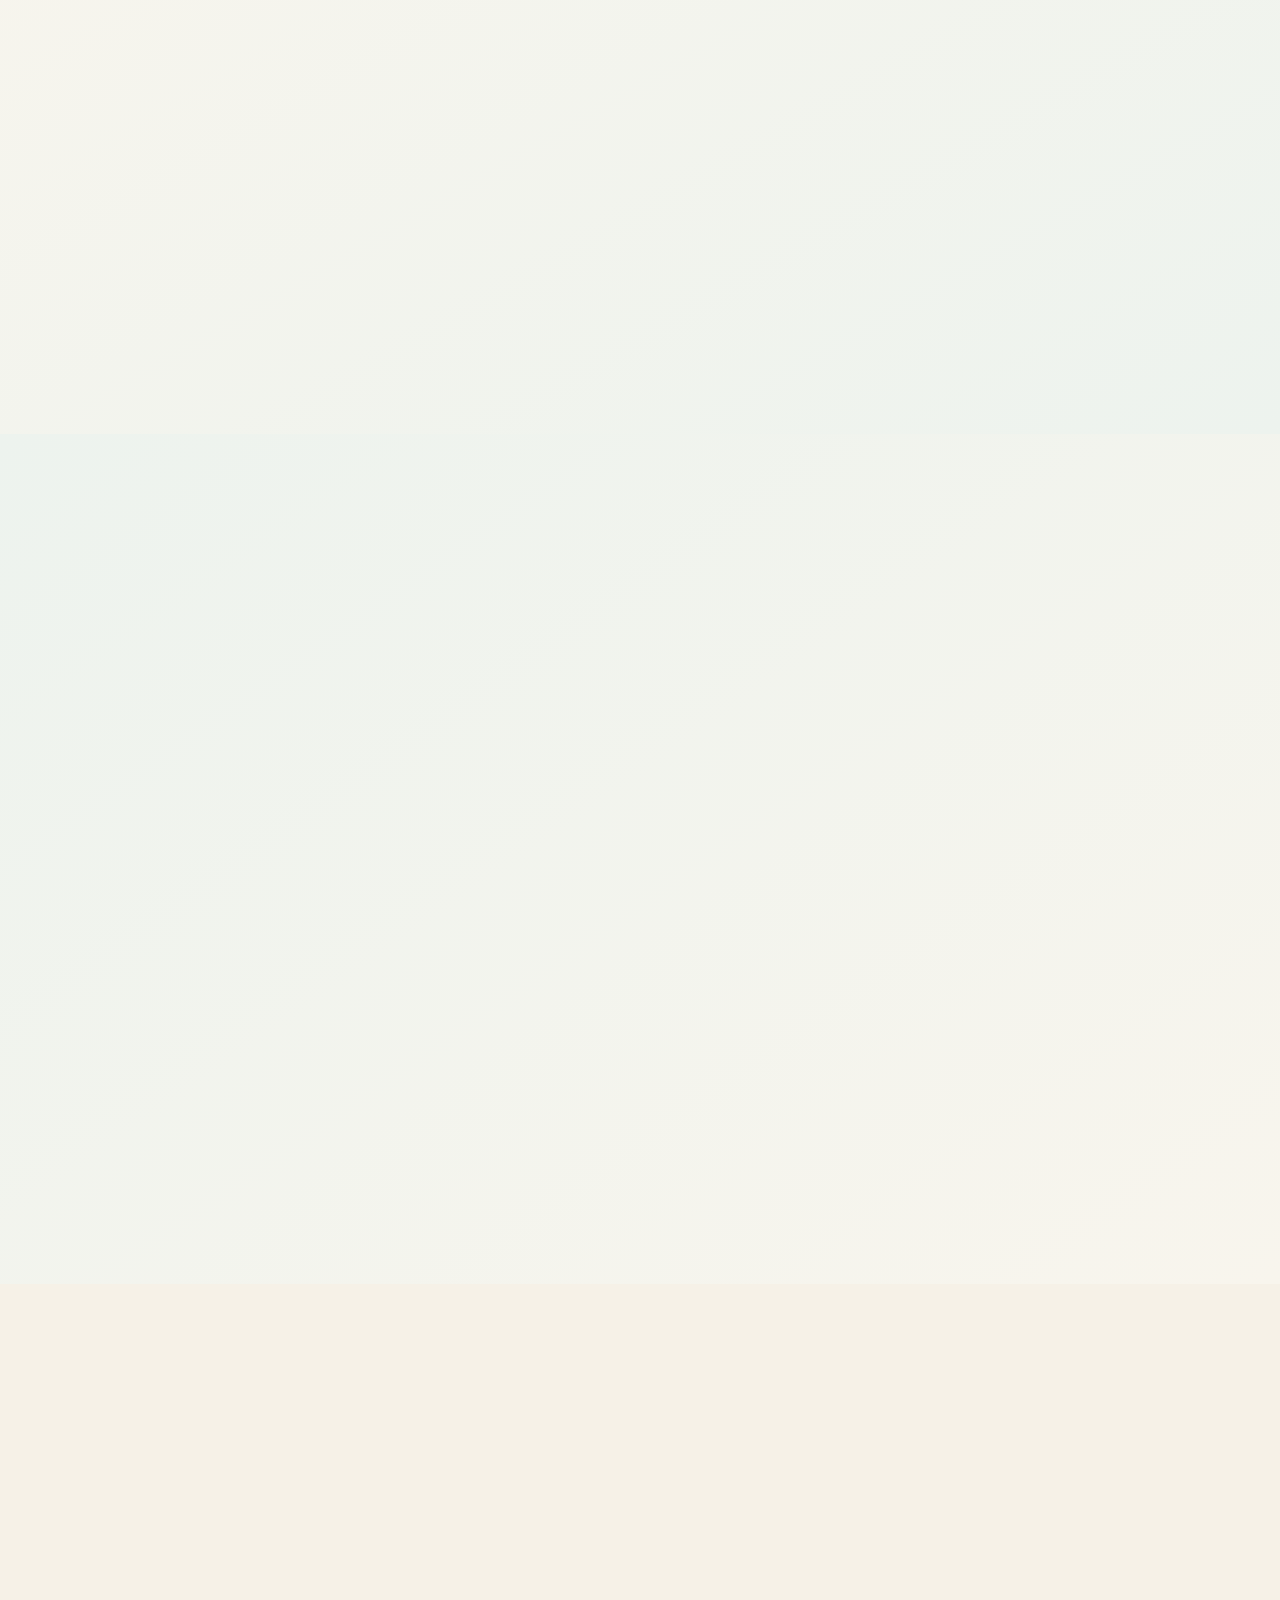
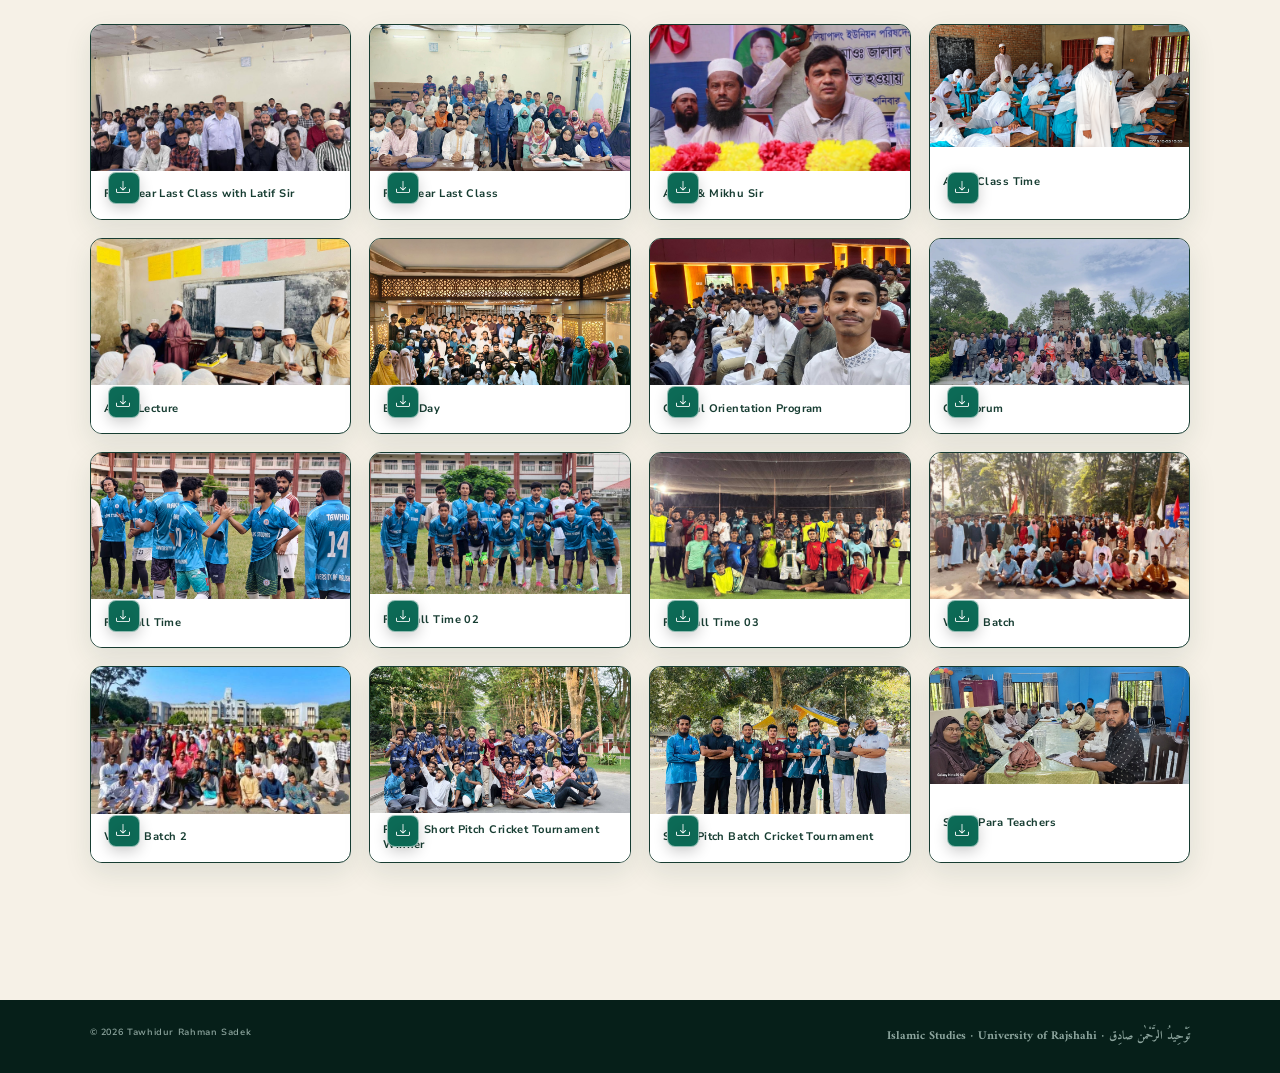
==== commit 2fced8a9: "Add gallery download button" ====
--- a/index.html
+++ b/index.html
@@ -276,7 +276,7 @@
     <section id="gallery" class="section dark gallery-section">
       <div class="section-head reveal">
         <div class="label">06 · Gallery</div>
-        <h2>GALLERY / Moments from my academic journey</h2>
+        <div class="section-title-row"><h2>GALLERY / Moments from my academic journey</h2><button class="section-download-btn gallery-all-download-btn" id="downloadAllGallery" type="button" aria-label="Download all gallery images"><i class="bi bi-download" aria-hidden="true"></i></button></div>
         <p class="section-note">Academic life, campus memories, events and meaningful moments from my journey.</p>
       </div>
       <div class="gallery-grid" id="galleryGrid">
--- a/style.css
+++ b/style.css
@@ -215,7 +215,7 @@
 .gallery-item{aspect-ratio:4/3;height:auto;border:1px solid #173d32;border-radius:12px;background:#fff;box-shadow:0 10px 28px rgba(23,61,50,.10);display:flex;flex-direction:column;padding:0;overflow:hidden}
 .gallery-item:after{display:none}
 .gallery-item img{width:100%;height:calc(100% - 48px);object-fit:cover;flex:1;transition:transform .55s ease}
-.gallery-item span{position:static;display:flex;align-items:center;min-height:48px;padding:9px 13px;background:#fff;color:#173d32;font:700 11px/1.35 "Nunito Sans",sans-serif;letter-spacing:.04em;text-shadow:none}
+.gallery-item span.gallery-item-caption{position:static;display:flex;align-items:center;min-height:48px;padding:9px 13px;background:#fff;color:#173d32;font:700 11px/1.35 "Nunito Sans",sans-serif;letter-spacing:.04em;text-shadow:none;flex:1;min-width:0}.gallery-item{padding:0}.gallery-item-caption{padding-right:8px!important}.gallery-download{position:absolute;z-index:4;right:8px;bottom:7px;width:32px!important;height:32px!important;min-height:32px!important;padding:0!important;display:grid!important;place-items:center;background:#0d6b57!important;color:#fff!important;border:1px solid rgba(255,255,255,.55);border-radius:8px;box-shadow:0 5px 14px rgba(0,0,0,.18);cursor:pointer;flex:0 0 auto!important;transition:.2s}.gallery-download:hover{background:#13866d!important;transform:translateY(-1px)}.gallery-download i{font-size:14px;line-height:1}
 .gallery-item:hover img{transform:scale(1.045);filter:none}
 .gallery-note{color:#71827c}
 .gallery-viewer>img{max-width:calc(100% - 30px);max-height:calc(100% - 55px)}
@@ -243,7 +243,9 @@
 .certificate-image-wrap{display:block;width:100%;padding:12px;background:#f8f6ef;border:0;cursor:zoom-in}
 .certificate-image-wrap img{display:block;width:100%;height:auto;max-height:none;object-fit:contain}
 .certificate-image-wrap:focus-visible{outline:3px solid #c9a85b;outline-offset:-5px}
-.certificate-caption{margin:0;padding:13px 16px;background:#0d2636;color:#fff;font:600 12px/1.6 "Nunito Sans",sans-serif;text-align:center}
+.section-title-row{display:flex;align-items:center;gap:14px}.section-title-row h2{margin:0}.section-download-btn{width:42px;height:42px;display:inline-grid;place-items:center;border:1px solid #c7a04b;border-radius:10px;background:#0d2636;color:#f4d98a;font-size:17px;cursor:pointer;box-shadow:0 8px 20px rgba(13,38,54,.12);transition:.2s}.section-download-btn:hover{transform:translateY(-2px);background:#173d50;box-shadow:0 12px 24px rgba(13,38,54,.18)}
+.certificate-caption{margin:0;padding:10px 12px 10px 16px;background:#0d2636;color:#fff;font:600 12px/1.6 "Nunito Sans",sans-serif;display:flex;align-items:center;gap:12px;text-align:left}.certificate-caption>span{flex:1;min-width:0}.certificate-download-btn{flex:0 0 auto;width:34px;height:34px;display:inline-grid;place-items:center;border:1px solid rgba(244,217,138,.7);border-radius:8px;background:#f4d98a;color:#0d2636;text-decoration:none;font-size:14px;box-shadow:0 4px 12px rgba(0,0,0,.18);transition:.2s}.certificate-download-btn:hover{transform:translateY(-1px);background:#ffe7a9}
+
 .certificate-lightbox{position:fixed;inset:0;z-index:150;display:none;align-items:center;justify-content:center;padding:22px}
 .certificate-lightbox.open{display:flex}
 .certificate-lightbox-backdrop{position:absolute;inset:0;background:rgba(2,12,10,.93);backdrop-filter:blur(7px);cursor:zoom-out}
@@ -264,7 +266,7 @@
   .certificate-zoom-controls{bottom:15px}
   .certificate-zoom-help{bottom:70px;font-size:9px}
 }
-@media(max-width:560px){.certificate-grid{grid-template-columns:minmax(0,1fr)}.certificate-image-wrap{padding:8px}.certificate-caption{font-size:11px;padding:11px}.certificate-lightbox{padding:10px}.certificate-lightbox-viewer img{max-width:96vw;max-height:88dvh}.certificate-lightbox-close{top:12px;right:12px}}
+@media(max-width:560px){.certificate-grid{grid-template-columns:minmax(0,1fr)}.certificate-image-wrap{padding:8px}.certificate-caption{font-size:11px;padding:9px 10px 9px 12px}.certificate-download-btn{width:31px;height:31px}.section-download-btn{width:38px;height:38px}.certificate-lightbox{padding:10px}.certificate-lightbox-viewer img{max-width:96vw;max-height:88dvh}.certificate-lightbox-close{top:12px;right:12px}}
 
 @media(max-width:700px){
   .hero-image-caption{top:62px;right:5vw;max-width:82vw;font-size:11px;letter-spacing:.05em}
